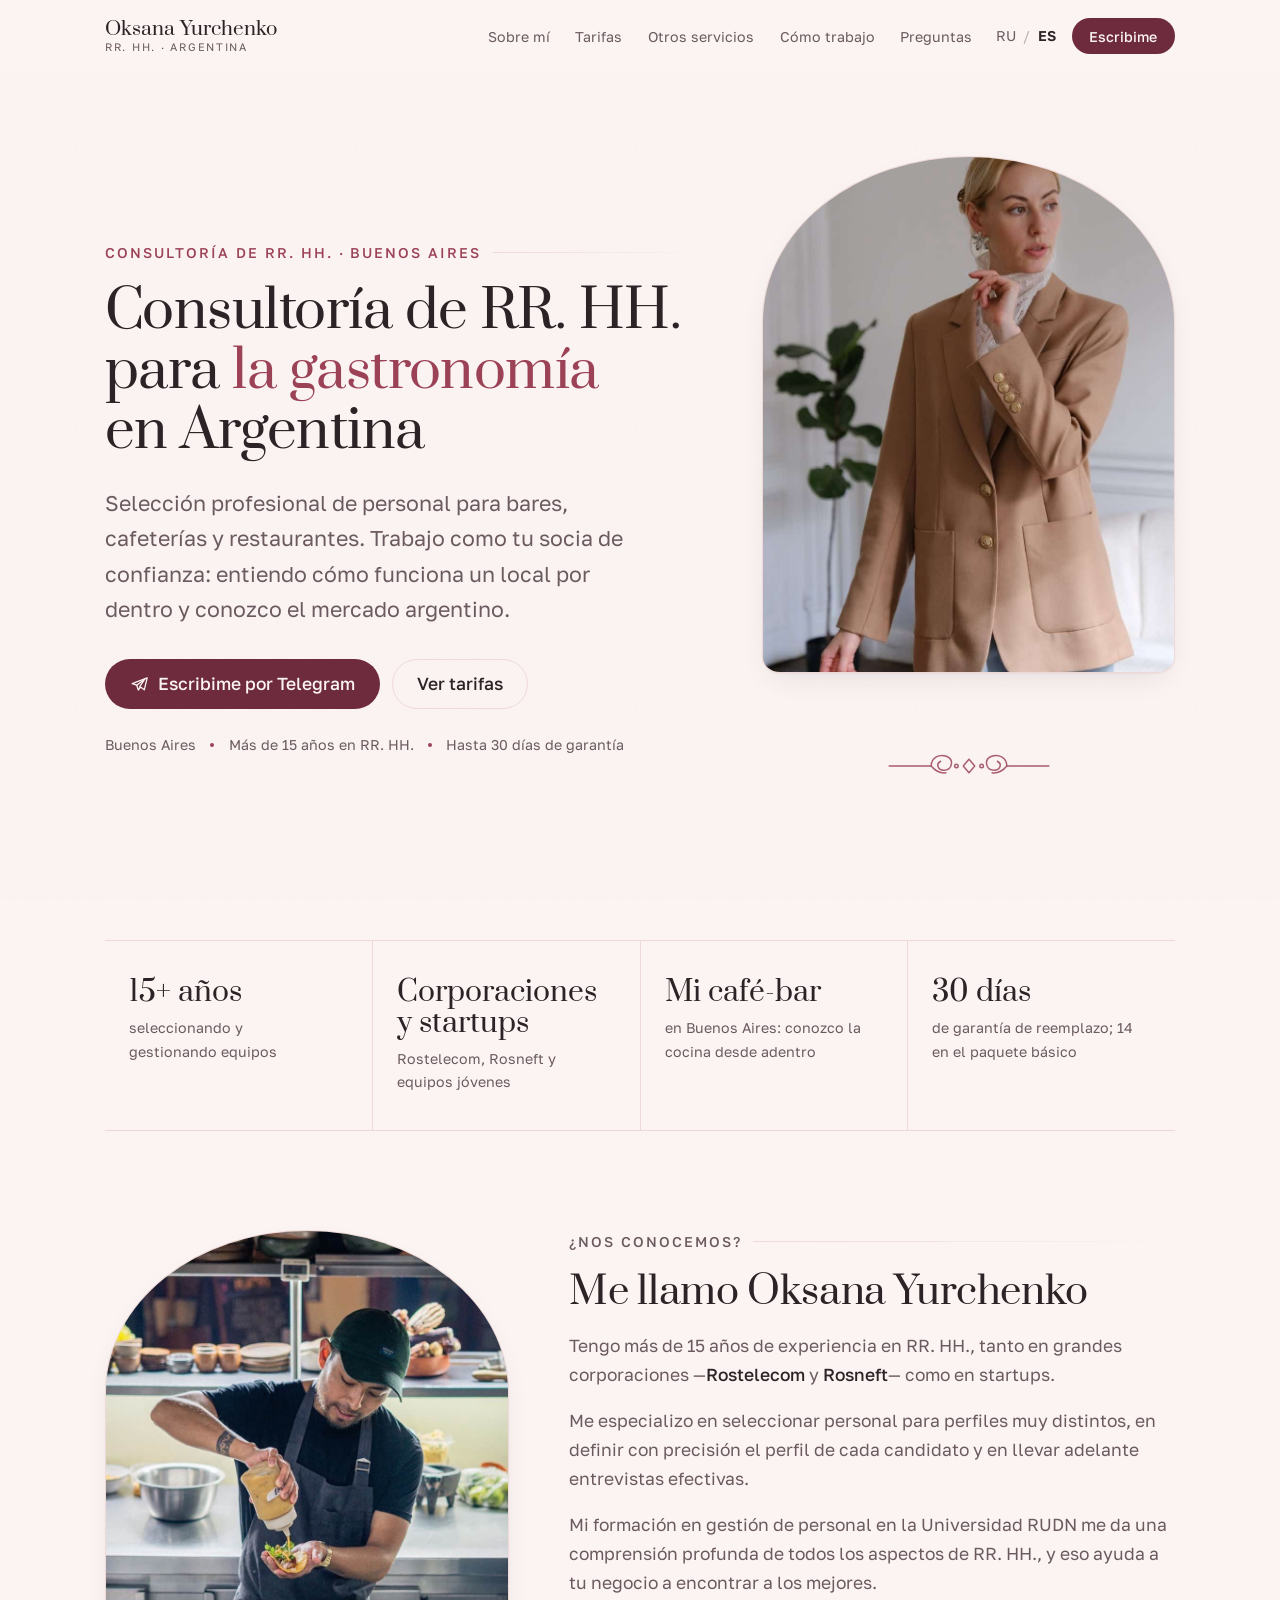
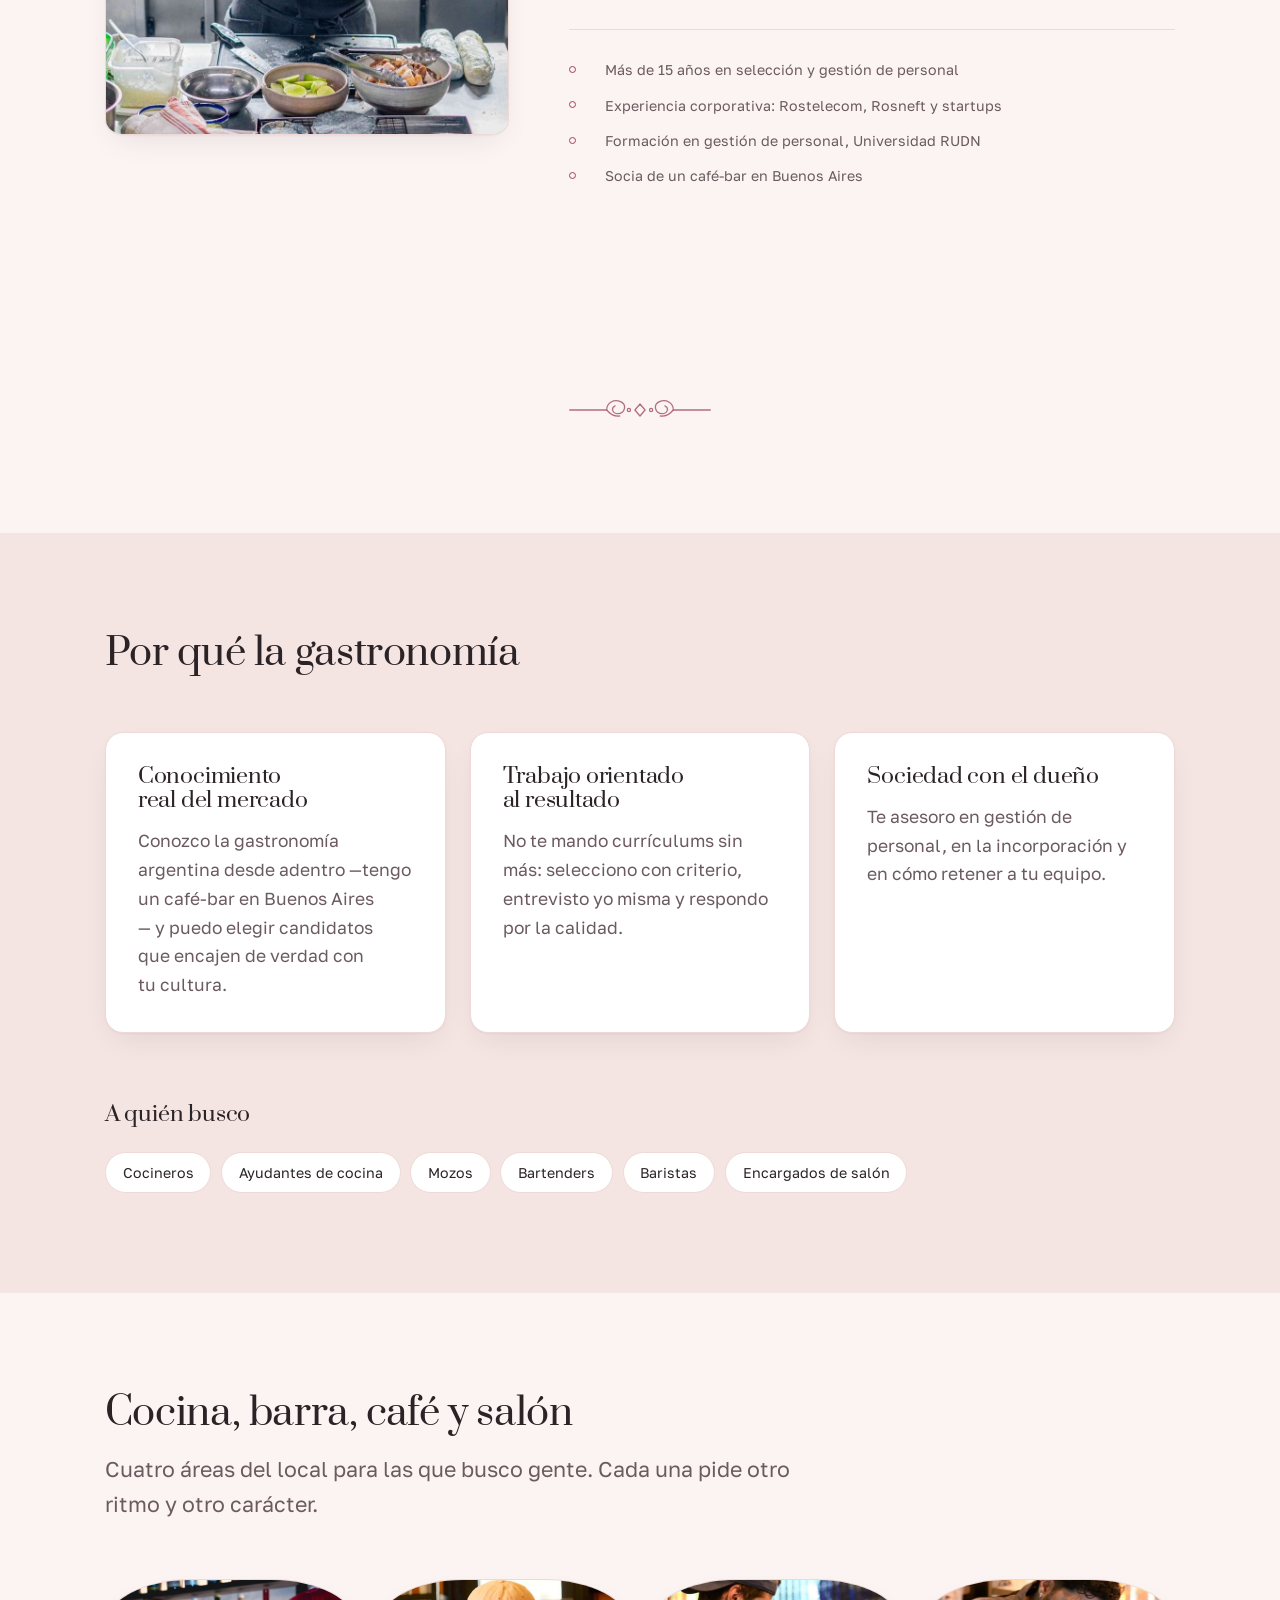
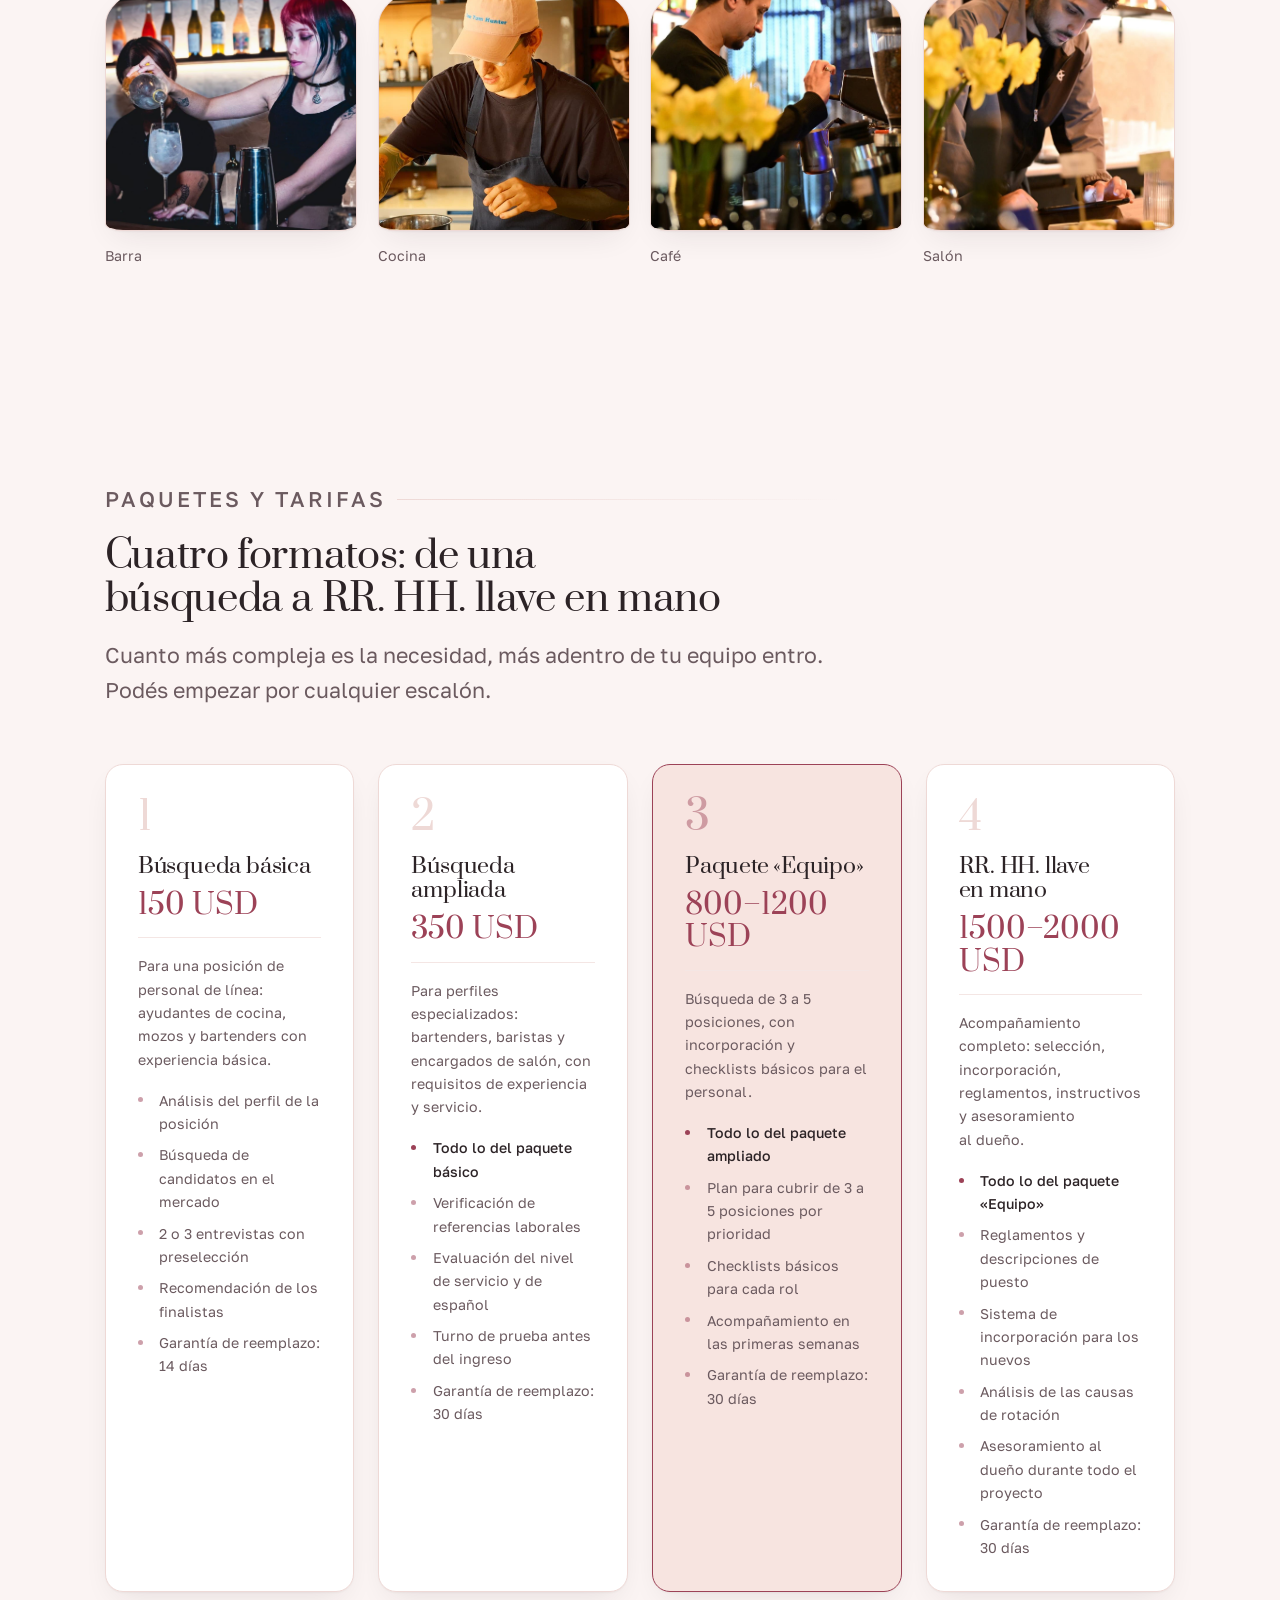
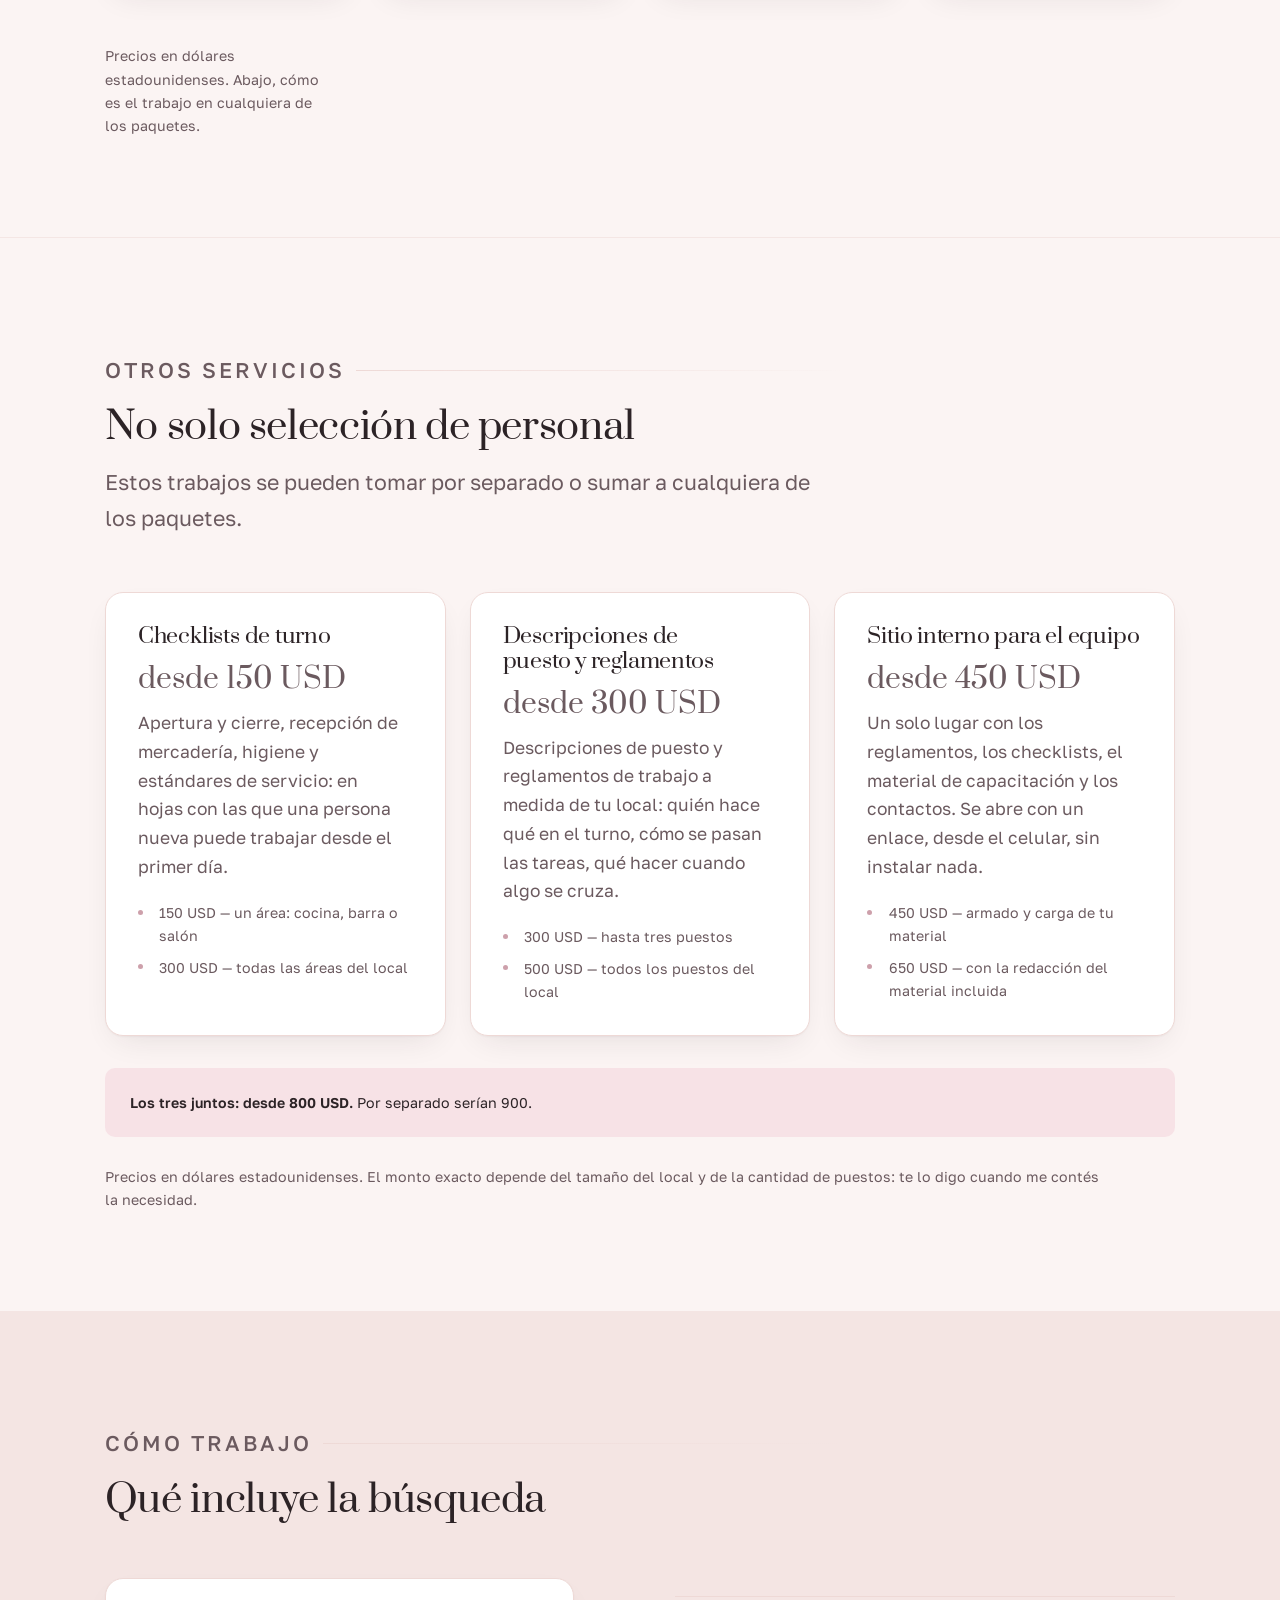
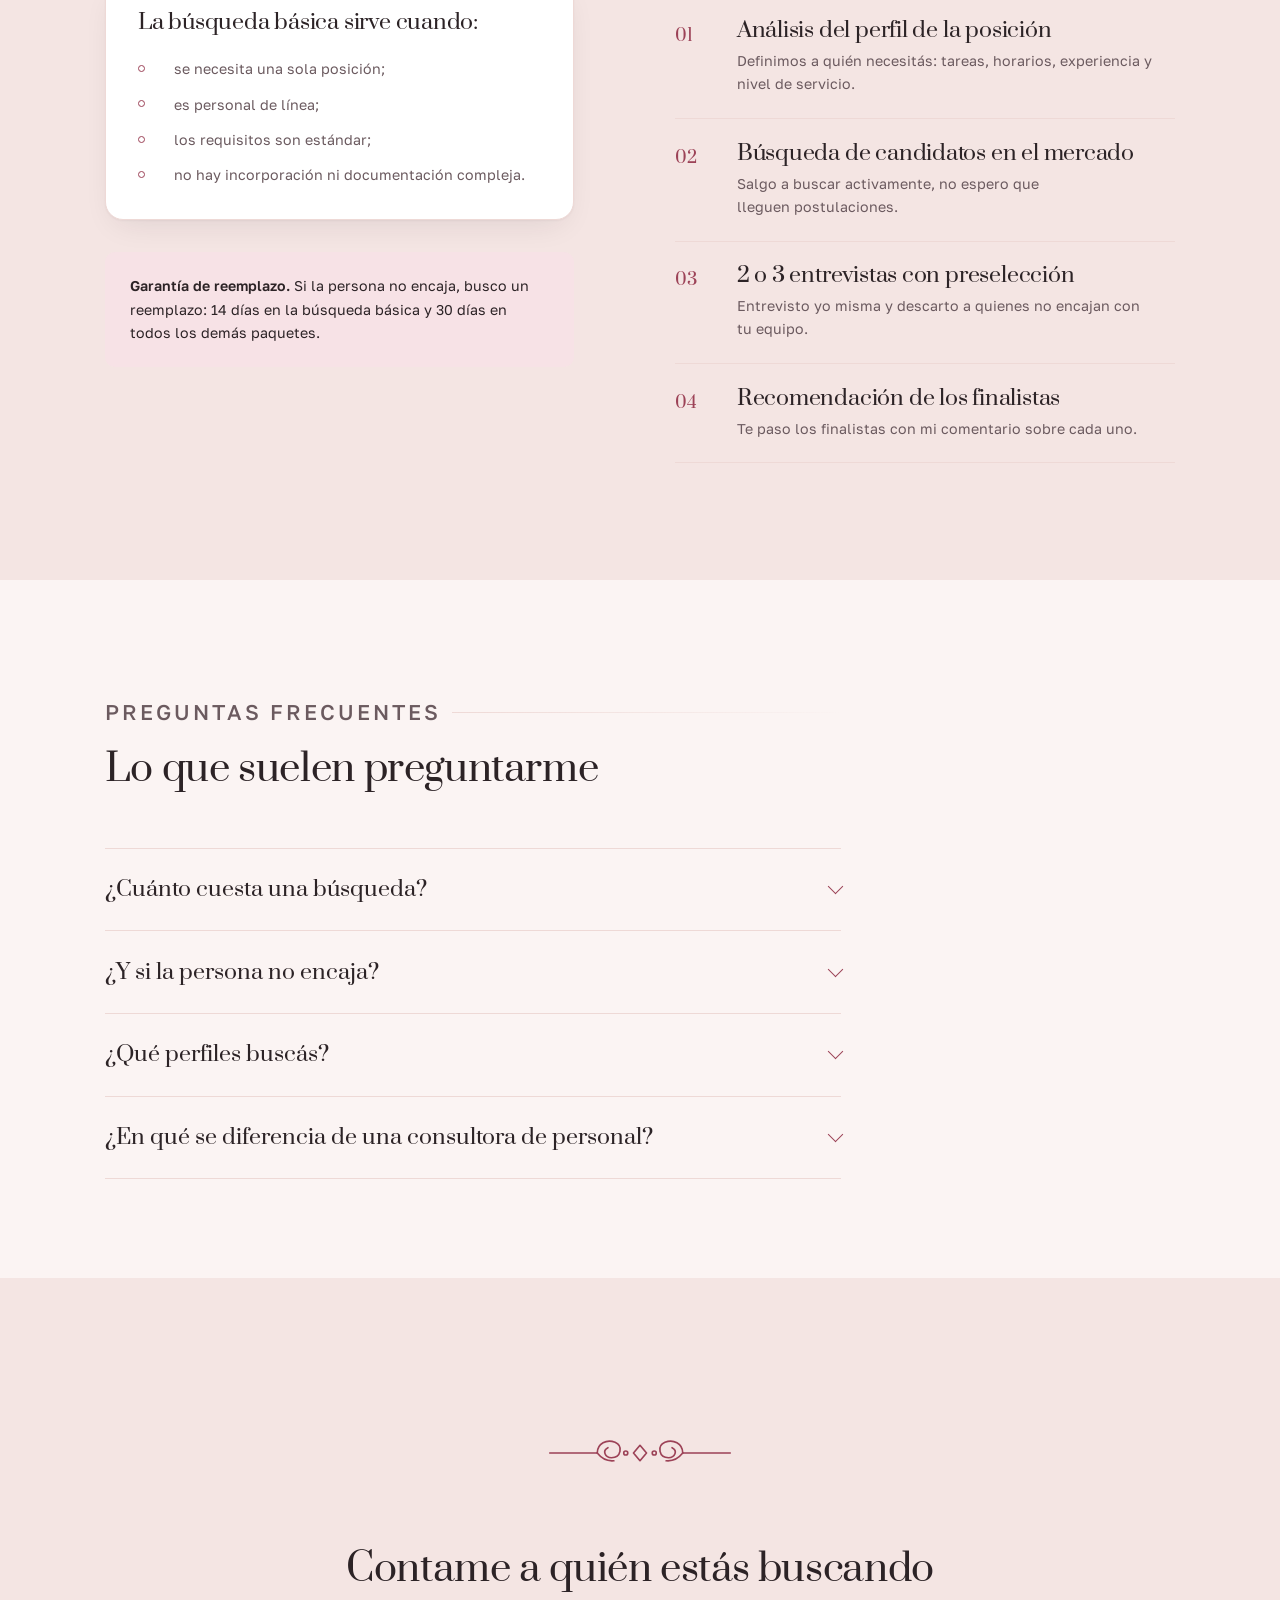
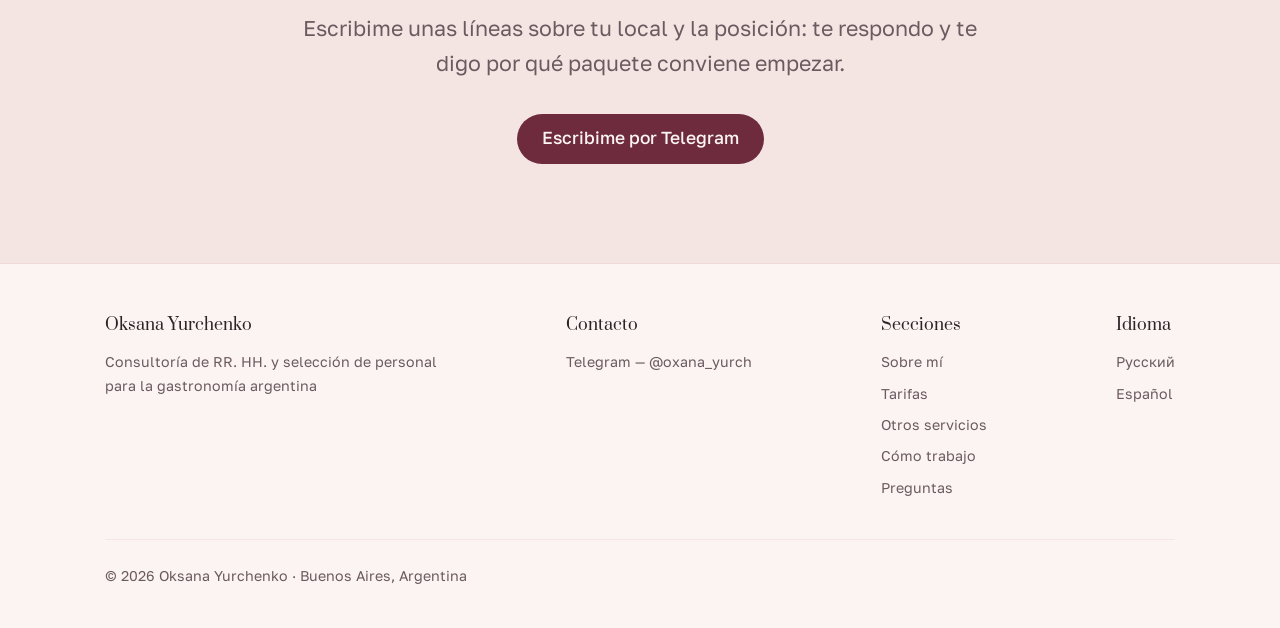
==== es/index.html @ 33584697 "Назначить цены на доп. услуги и развести сроки гарантии Цены на дополнительные услуги предложены по " ====
<!doctype html>
<html lang="es-AR">
<head>
<meta charset="utf-8">
<meta name="viewport" content="width=device-width, initial-scale=1">
<title>Oksana Yurchenko — Consultoría de RR. HH. para gastronomía en Argentina</title>
<meta name="description" content="Selección de cocineros, bartenders, baristas, mozos y encargados de salón para bares, cafeterías y restaurantes en Argentina. Más de 15 años en RR. HH. y hasta 30 días de garantía de reemplazo.">

<!--
  El único canal de contacto en la página es Telegram @oxana_yurch.
  Si más adelante se suman WhatsApp o correo, hay que agregarlos en los dos
  archivos: index.html y es/index.html.
-->

<link rel="canonical" href="https://oxana-arg.github.io/sitebar/es/">
<link rel="alternate" hreflang="ru" href="https://oxana-arg.github.io/sitebar/">
<link rel="alternate" hreflang="es" href="https://oxana-arg.github.io/sitebar/es/">
<link rel="alternate" hreflang="x-default" href="https://oxana-arg.github.io/sitebar/">

<meta property="og:type" content="website">
<meta property="og:locale" content="es_AR">
<meta property="og:title" content="Oksana Yurchenko — Consultoría de RR. HH. para gastronomía en Argentina">
<meta property="og:description" content="Selección de personal para bares, cafeterías y restaurantes en Argentina. Más de 15 años en RR. HH. y hasta 30 días de garantía de reemplazo.">
<meta property="og:url" content="https://oxana-arg.github.io/sitebar/es/">
<meta property="og:image" content="https://oxana-arg.github.io/sitebar/assets/img/og-cover.svg">
<meta name="twitter:card" content="summary_large_image">

<link rel="icon" href="../assets/img/favicon.svg" type="image/svg+xml">
<link rel="preload" href="../assets/fonts/prata-latin.woff2" as="font" type="font/woff2" crossorigin>
<link rel="preload" href="../assets/fonts/golos-text-latin.woff2" as="font" type="font/woff2" crossorigin>
<link rel="stylesheet" href="../assets/css/styles.css">

<script type="application/ld+json">
{
  "@context": "https://schema.org",
  "@type": "ProfessionalService",
  "name": "Oksana Yurchenko — Consultoría de RR. HH. para gastronomía",
  "description": "Selección de personal y consultoría de RR. HH. para bares, cafeterías y restaurantes en Argentina.",
  "areaServed": "AR",
  "url": "https://oxana-arg.github.io/sitebar/es/",
  "founder": {
    "@type": "Person",
    "name": "Oksana Yurchenko",
    "jobTitle": "Consultora de RR. HH. y reclutadora gastronómica",
    "alumniOf": "Universidad RUDN de Rusia"
  }
}
</script>
</head>
<body>

<a class="skip-link" href="#main">Ir al contenido</a>

<!-- Filete porteño: se dibuja una sola vez y se reutiliza con <use>. -->
<svg width="0" height="0" style="position:absolute" aria-hidden="true" focusable="false">
  <symbol id="orn" viewBox="0 0 160 34">
    <g id="orn-half">
      <path d="M4 17h40"/>
      <path d="M44 17c0-8 8-12 15-9s5 13-3 13c-5.5 0-8-6-3-8.5"/>
      <path d="M44 17c4 5 9 7 14 6.5"/>
      <circle class="orn__dot" cx="68" cy="17" r="1.7"/>
    </g>
    <path d="M80 10.5 85.5 17 80 23.5 74.5 17Z"/>
    <use href="#orn-half" transform="translate(160,0) scale(-1,1)"/>
  </symbol>
</svg>

<header class="header" id="top">
  <div class="wrap header__inner">
    <a class="brand" href="#top">
      <span class="brand__name">Oksana Yurchenko</span>
      <span class="brand__role">RR. HH. · Argentina</span>
    </a>

    <nav class="nav" id="nav" aria-label="Navegación principal">
      <ul>
        <li><a href="#about">Sobre mí</a></li>
        <li><a href="#pricing">Tarifas</a></li>
        <li><a href="#extras">Otros servicios</a></li>
        <li><a href="#process">Cómo trabajo</a></li>
        <li><a href="#faq">Preguntas</a></li>
      </ul>
    </nav>

    <div class="header__aside">
      <p class="lang">
        <a href="../" hreflang="ru" lang="ru">RU</a>
        <span class="lang__sep" aria-hidden="true">/</span>
        <span aria-current="true">ES</span>
      </p>
      <a class="btn btn--primary btn--small" href="#contact">Escribime</a>
      <button class="burger" type="button" id="burger" aria-expanded="false" aria-controls="nav">
        <span></span><span></span><span></span>
        <span class="visually-hidden">Menú</span>
      </button>
    </div>
  </div>
</header>

<main id="main">

  <!-- ------------------------------------------------------------ Portada -->
  <section class="hero">
    <div class="wrap hero__grid">
      <div class="hero__text">
        <p class="eyebrow">Consultoría de RR. HH. · Buenos Aires</p>
        <h1 class="hero__title">Consultoría de RR. HH. para <em>la gastronomía</em> en Argentina</h1>
        <p class="hero__lede">
          Selección profesional de personal para bares, cafeterías y restaurantes. Trabajo
          como tu socia de confianza: entiendo cómo funciona un local por dentro y conozco
          el mercado argentino.
        </p>
        <div class="btn-row">
          <a class="btn btn--primary" href="https://t.me/oxana_yurch">
            <svg viewBox="0 0 24 24" fill="none" stroke="currentColor" stroke-width="1.6" stroke-linecap="round" stroke-linejoin="round" aria-hidden="true">
              <path d="M21.5 3.5 2.8 10.9l5.6 1.9 2 6 2.9-3.7 4.6 3.4 3.6-15Z"/>
              <path d="m8.4 12.8 10-7.6-6.6 9.9"/>
            </svg>
            Escribime por Telegram
          </a>
          <a class="btn btn--outline" href="#pricing">Ver tarifas</a>
        </div>
        <p class="hero__note">
          <span>Buenos Aires</span>
          <span class="dot" aria-hidden="true"></span>
          <span>Más de 15 años en RR. HH.</span>
          <span class="dot" aria-hidden="true"></span>
          <span>Hasta 30 días de garantía</span>
        </p>
      </div>

      <div class="hero__figure">
        <figure class="arch">
          <img src="../assets/img/oksana.jpg" data-fallback="../assets/img/oksana.svg"
               width="900" height="1125" loading="eager"
               alt="Oksana Yurchenko con un saco beige">
        </figure>
        <svg class="orn hero__orn" aria-hidden="true" focusable="false"><use href="#orn"/></svg>
      </div>
    </div>
  </section>

  <!-- -------------------------------------------------------------- Datos -->
  <div class="wrap">
    <ul class="facts reveal">
      <li class="fact">
        <p class="fact__value">15+ años</p>
        <p class="fact__label">seleccionando y gestionando equipos</p>
      </li>
      <li class="fact">
        <p class="fact__value">Corporaciones<br>y startups</p>
        <p class="fact__label">Rostelecom, Rosneft y equipos jóvenes</p>
      </li>
      <li class="fact">
        <p class="fact__value">Mi café-bar</p>
        <p class="fact__label">en Buenos Aires: conozco la cocina desde adentro</p>
      </li>
      <li class="fact">
        <p class="fact__value">30 días</p>
        <p class="fact__label">de garantía de reemplazo; 14 en el paquete básico</p>
      </li>
    </ul>
  </div>

  <!-- ----------------------------------------------------------- Sobre mí -->
  <section class="section" id="about">
    <div class="wrap about__grid">
      <div class="about__figure reveal">
        <figure class="arch">
          <img src="../assets/img/kitchen-plating.jpg" data-fallback="../assets/img/kitchen-plating.svg"
               width="900" height="1125" loading="lazy"
               alt="Un cocinero termina un plato en la cocina">
        </figure>
      </div>

      <div class="about__text reveal">
        <p class="eyebrow">¿Nos conocemos?</p>
        <h2>Me llamo Oksana Yurchenko</h2>
        <p>
          Tengo más de 15 años de experiencia en RR. HH., tanto en grandes corporaciones
          —<strong>Rostelecom</strong> y <strong>Rosneft</strong>— como en startups.
        </p>
        <p>
          Me especializo en seleccionar personal para perfiles muy distintos, en definir con
          precisión el perfil de cada candidato y en llevar adelante entrevistas efectivas.
        </p>
        <p>
          Mi formación en gestión de personal en la Universidad RUDN me da una comprensión
          profunda de todos los aspectos de RR. HH., y eso ayuda a tu negocio a encontrar a
          los mejores.
        </p>

        <ul class="credentials">
          <li><span>Más de 15 años en selección y gestión de personal</span></li>
          <li><span>Experiencia corporativa: Rostelecom, Rosneft y startups</span></li>
          <li><span>Formación en gestión de personal, Universidad RUDN</span></li>
          <li><span>Socia de un café-bar en Buenos Aires</span></li>
        </ul>
      </div>
    </div>
  </section>

  <div class="divider" aria-hidden="true">
    <svg class="orn"><use href="#orn"/></svg>
  </div>

  <!-- -------------------------------------------------- Por qué gastronomía -->
  <section class="section section--tinted" id="why">
    <div class="wrap">
      <div class="section__head reveal">
        <h2>Por qué la gastronomía</h2>
      </div>

      <div class="cards reveal">
        <article class="card">
          <h3>Conocimiento real del mercado</h3>
          <p>
            Conozco la gastronomía argentina desde adentro —tengo un café-bar en Buenos
            Aires— y puedo elegir candidatos que encajen de verdad con tu cultura.
          </p>
        </article>

        <article class="card">
          <h3>Trabajo orientado al resultado</h3>
          <p>
            No te mando currículums sin más: selecciono con criterio, entrevisto yo misma
            y respondo por la calidad.
          </p>
        </article>

        <article class="card">
          <h3>Sociedad con el dueño</h3>
          <p>
            Te asesoro en gestión de personal, en la incorporación y en cómo retener a tu
            equipo.
          </p>
        </article>
      </div>

      <div class="section__head reveal" style="margin-top: clamp(3rem, 2rem + 3vw, 4.5rem); margin-bottom: 1.5rem;">
        <h3>A quién busco</h3>
      </div>
      <ul class="tags reveal">
        <li>Cocineros</li>
        <li>Ayudantes de cocina</li>
        <li>Mozos</li>
        <li>Bartenders</li>
        <li>Baristas</li>
        <li>Encargados de salón</li>
      </ul>
    </div>
  </section>

  <!-- ------------------------------------------------------------- Fotos -->
  <section class="section section--bordered">
    <div class="wrap">
      <div class="section__head reveal">
        <h2>Cocina, barra, café y salón</h2>
        <p>Cuatro áreas del local para las que busco gente. Cada una pide otro ritmo y otro carácter.</p>
      </div>

      <div class="gallery reveal">
        <figure>
          <div class="arch arch--squat">
            <img src="../assets/img/bar-duo.jpg" data-fallback="../assets/img/bar-duo.svg"
                 width="1200" height="900" loading="lazy"
                 alt="Dos bartenders preparan un trago en la barra">
          </div>
          <figcaption>Barra</figcaption>
        </figure>
        <figure>
          <div class="arch arch--squat">
            <img src="../assets/img/kitchen-line.jpg" data-fallback="../assets/img/kitchen-line.svg"
                 width="900" height="1125" loading="lazy"
                 alt="Un cocinero trabajando en la cocina">
          </div>
          <figcaption>Cocina</figcaption>
        </figure>
        <figure>
          <div class="arch arch--squat">
            <img src="../assets/img/bar-duo2.jpg" data-fallback="../assets/img/bar-duo2.svg"
                 width="900" height="900" loading="lazy"
                 alt="Un barista bate la leche junto a la cafetera">
          </div>
          <figcaption>Café</figcaption>
        </figure>
        <figure>
          <div class="arch arch--squat">
            <img src="../assets/img/encargado.jpg" data-fallback="../assets/img/encargado.svg"
                 width="900" height="900" loading="lazy"
                 alt="Un encargado de salón toma un pedido en la tablet">
          </div>
          <figcaption>Salón</figcaption>
        </figure>
      </div>
    </div>
  </section>

  <!-- ----------------------------------------------------------- Tarifas -->
  <section class="section" id="pricing">
    <div class="wrap">
      <div class="section__head reveal">
        <p class="eyebrow">Paquetes y tarifas</p>
        <h2>Cuatro formatos: de una búsqueda a RR. HH. llave en mano</h2>
        <p>Cuanto más compleja es la necesidad, más adentro de tu equipo entro. Podés empezar por cualquier escalón.</p>
      </div>

      <div class="tiers reveal">
        <article class="tier">
          <p class="tier__num">1</p>
          <h3 class="tier__name">Búsqueda básica</h3>
          <p class="tier__price">150 USD</p>
          <p class="tier__for">
            Para una posición de personal de línea: ayudantes de cocina, mozos y bartenders
            con experiencia básica.
          </p>
          <ul class="tier__list">
            <li>Análisis del perfil de la posición</li>
            <li>Búsqueda de candidatos en el mercado</li>
            <li>2 o 3 entrevistas con preselección</li>
            <li>Recomendación de los finalistas</li>
            <li>Garantía de reemplazo: 14 días</li>
          </ul>
        </article>

        <article class="tier">
          <p class="tier__num">2</p>
          <h3 class="tier__name">Búsqueda ampliada</h3>
          <p class="tier__price">350 USD</p>
          <p class="tier__for">
            Para perfiles especializados: bartenders, baristas y encargados de salón, con
            requisitos de experiencia y servicio.
          </p>
          <ul class="tier__list">
            <li class="tier__base">Todo lo del paquete básico</li>
            <li>Verificación de referencias laborales</li>
            <li>Evaluación del nivel de servicio y de español</li>
            <li>Turno de prueba antes del ingreso</li>
            <li>Garantía de reemplazo: 30 días</li>
          </ul>
        </article>

        <article class="tier tier--featured">
          <p class="tier__num">3</p>
          <h3 class="tier__name">Paquete «Equipo»</h3>
          <p class="tier__price">800–1200 USD</p>
          <p class="tier__for">
            Búsqueda de 3 a 5 posiciones, con incorporación y checklists básicos para el
            personal.
          </p>
          <ul class="tier__list">
            <li class="tier__base">Todo lo del paquete ampliado</li>
            <li>Plan para cubrir de 3 a 5 posiciones por prioridad</li>
            <li>Checklists básicos para cada rol</li>
            <li>Acompañamiento en las primeras semanas</li>
            <li>Garantía de reemplazo: 30 días</li>
          </ul>
        </article>

        <article class="tier">
          <p class="tier__num">4</p>
          <h3 class="tier__name">RR. HH. llave en mano</h3>
          <p class="tier__price">1500–2000 USD</p>
          <p class="tier__for">
            Acompañamiento completo: selección, incorporación, reglamentos, instructivos y
            asesoramiento al dueño.
          </p>
          <ul class="tier__list">
            <li class="tier__base">Todo lo del paquete «Equipo»</li>
            <li>Reglamentos y descripciones de puesto</li>
            <li>Sistema de incorporación para los nuevos</li>
            <li>Análisis de las causas de rotación</li>
            <li>Asesoramiento al dueño durante todo el proyecto</li>
            <li>Garantía de reemplazo: 30 días</li>
          </ul>
        </article>

      <p class="tiers-note">
        Precios en dólares estadounidenses. Abajo, cómo es el trabajo en cualquiera de los paquetes.
      </p>
    </div>
  </section>

  <!-- --------------------------------------------------- Otros servicios -->
  <section class="section section--bordered" id="extras">
    <div class="wrap">
      <div class="section__head reveal">
        <p class="eyebrow">Otros servicios</p>
        <h2>No solo selección de personal</h2>
        <p>Estos trabajos se pueden tomar por separado o sumar a cualquiera de los paquetes.</p>
      </div>

      <div class="cards reveal">
        <article class="card">
          <h3>Checklists de turno</h3>
          <p class="tier__price">desde 150 USD</p>
          <p>
            Apertura y cierre, recepción de mercadería, higiene y estándares de servicio:
            en hojas con las que una persona nueva puede trabajar desde el primer día.
          </p>
          <ul class="tier__list">
            <li>150 USD — un área: cocina, barra o salón</li>
            <li>300 USD — todas las áreas del local</li>
          </ul>
        </article>

        <article class="card">
          <h3>Descripciones de puesto y reglamentos</h3>
          <p class="tier__price">desde 300 USD</p>
          <p>
            Descripciones de puesto y reglamentos de trabajo a medida de tu local: quién
            hace qué en el turno, cómo se pasan las tareas, qué hacer cuando algo se cruza.
          </p>
          <ul class="tier__list">
            <li>300 USD — hasta tres puestos</li>
            <li>500 USD — todos los puestos del local</li>
          </ul>
        </article>

        <article class="card">
          <h3>Sitio interno para el equipo</h3>
          <p class="tier__price">desde 450 USD</p>
          <p>
            Un solo lugar con los reglamentos, los checklists, el material de capacitación
            y los contactos. Se abre con un enlace, desde el celular, sin instalar nada.
          </p>
          <ul class="tier__list">
            <li>450 USD — armado y carga de tu material</li>
            <li>650 USD — con la redacción del material incluida</li>
          </ul>
        </article>
      </div>

      <p class="guarantee">
        <strong>Los tres juntos: desde 800 USD.</strong> Por separado serían 900.
      </p>

      <p class="tiers-note">
        Precios en dólares estadounidenses. El monto exacto depende del tamaño del local y
        de la cantidad de puestos: te lo digo cuando me contés la necesidad.
      </p>
    </div>
  </section>

  <!-- ------------------------------------------------------------ Proceso -->
  <section class="section section--tinted" id="process">
    <div class="wrap">
      <div class="section__head reveal">
        <p class="eyebrow">Cómo trabajo</p>
        <h2>Qué incluye la búsqueda</h2>
      </div>

      <div class="process__grid">
        <div class="reveal">
          <article class="card">
            <h3>La búsqueda básica sirve cuando:</h3>
            <ul class="credentials" style="margin-top:.5rem; padding-top:0; border-top:0;">
              <li><span>se necesita una sola posición;</span></li>
              <li><span>es personal de línea;</span></li>
              <li><span>los requisitos son estándar;</span></li>
              <li><span>no hay incorporación ni documentación compleja.</span></li>
            </ul>
          </article>

          <p class="guarantee">
            <strong>Garantía de reemplazo.</strong> Si la persona no encaja, busco un
            reemplazo: 14 días en la búsqueda básica y 30 días en todos los demás paquetes.
          </p>
        </div>

        <ol class="steps reveal">
          <li class="step">
            <div>
              <h3>Análisis del perfil de la posición</h3>
              <p>Definimos a quién necesitás: tareas, horarios, experiencia y nivel de servicio.</p>
            </div>
          </li>
          <li class="step">
            <div>
              <h3>Búsqueda de candidatos en el mercado</h3>
              <p>Salgo a buscar activamente, no espero que lleguen postulaciones.</p>
            </div>
          </li>
          <li class="step">
            <div>
              <h3>2 o 3 entrevistas con preselección</h3>
              <p>Entrevisto yo misma y descarto a quienes no encajan con tu equipo.</p>
            </div>
          </li>
          <li class="step">
            <div>
              <h3>Recomendación de los finalistas</h3>
              <p>Te paso los finalistas con mi comentario sobre cada uno.</p>
            </div>
          </li>
        </ol>
      </div>
    </div>
  </section>

  <!-- --------------------------------------------------------- Preguntas -->
  <section class="section" id="faq">
    <div class="wrap">
      <div class="section__head reveal">
        <p class="eyebrow">Preguntas frecuentes</p>
        <h2>Lo que suelen preguntarme</h2>
      </div>

      <div class="faq reveal">
        <details>
          <summary>¿Cuánto cuesta una búsqueda?</summary>
          <p>
            Desde 150 USD por una posición de línea hasta 1500–2000 USD por RR. HH. llave
            en mano. Los cuatro paquetes con sus precios están en «Tarifas».
          </p>
        </details>
        <details>
          <summary>¿Y si la persona no encaja?</summary>
          <p>
            Hay garantía de reemplazo: 14 días en la búsqueda básica y 30 días en los demás
            paquetes. Dentro de ese plazo busco otro candidato.
          </p>
        </details>
        <details>
          <summary>¿Qué perfiles buscás?</summary>
          <p>
            Cocineros, ayudantes de cocina, mozos, bartenders, baristas y encargados de
            salón: desde posiciones de línea con experiencia básica hasta perfiles con
            requisitos de servicio.
          </p>
        </details>
        <details>
          <summary>¿En qué se diferencia de una consultora de personal?</summary>
          <p>
            No reenvío currículums en serie. Entrevisto yo misma, elijo candidatos que
            encajen con la cultura de tu local y sigo disponible para el dueño en temas de
            incorporación y retención.
          </p>
        </details>
      </div>
    </div>
  </section>

  <!-- ------------------------------------------------------ Llamado final -->
  <section class="section section--tinted" id="contact">
    <div class="wrap">
      <div class="cta__box reveal">
        <svg class="orn orn--lg" aria-hidden="true" focusable="false"><use href="#orn"/></svg>
        <h2>Contame a quién estás buscando</h2>
        <p>
          Escribime unas líneas sobre tu local y la posición: te respondo y te digo por qué
          paquete conviene empezar.
        </p>
        <div class="btn-row">
          <a class="btn btn--primary" href="https://t.me/oxana_yurch">Escribime por Telegram</a>
        </div>
      </div>
    </div>
  </section>

</main>

<footer class="footer">
  <div class="wrap">
    <div class="footer__grid">
      <div>
        <p class="footer__title">Oksana Yurchenko</p>
        <p>Consultoría de RR. HH. y selección de personal<br>para la gastronomía argentina</p>
      </div>

      <div>
        <p class="footer__title">Contacto</p>
        <ul>
          <li><a href="https://t.me/oxana_yurch">Telegram — @oxana_yurch</a></li>
        </ul>
      </div>

      <div>
        <p class="footer__title">Secciones</p>
        <ul>
          <li><a href="#about">Sobre mí</a></li>
          <li><a href="#pricing">Tarifas</a></li>
          <li><a href="#extras">Otros servicios</a></li>
          <li><a href="#process">Cómo trabajo</a></li>
          <li><a href="#faq">Preguntas</a></li>
        </ul>
      </div>

      <div>
        <p class="footer__title">Idioma</p>
        <ul>
          <li><a href="../" hreflang="ru" lang="ru">Русский</a></li>
          <li><span>Español</span></li>
        </ul>
      </div>
    </div>

    <p class="footer__legal">
      © <span data-year>2026</span> Oksana Yurchenko · Buenos Aires, Argentina
    </p>
  </div>
</footer>

<script src="../assets/js/main.js" defer></script>
</body>
</html>
---- assets/css/styles.css ----
/* ==========================================================================
   Оксана Юрченко — HR-консалтинг для гастроиндустрии
   Дизайн-система: пудрово-винная пастель, арочные рамки, филетеадо-росчерк.

   Все цвета — в CSS-переменных ниже. Чтобы поменять оттенок, достаточно
   исправить одно значение: оно подхватится по всей странице.
   ========================================================================== */

/* --------------------------------------------------------------------------
   0. Шрифты — лежат в репозитории, внешних запросов нет.
      Prata и Golos Text распространяются по SIL Open Font License 1.1,
      тексты лицензий — в assets/fonts/. Golos Text вариативный: один файл
      на все начертания от 400 до 600.
   -------------------------------------------------------------------------- */

@font-face {
  font-family: 'Golos Text'; font-style: normal; font-weight: 400 600; font-display: swap;
  src: url('../fonts/golos-text-latin.woff2') format('woff2');
  unicode-range: U+0000-00FF, U+0131, U+0152-0153, U+02BB-02BC, U+02C6, U+02DA, U+02DC, U+0304, U+0308, U+0329, U+2000-206F, U+20AC, U+2122, U+2191, U+2193, U+2212, U+2215, U+FEFF, U+FFFD;
}
@font-face {
  font-family: 'Golos Text'; font-style: normal; font-weight: 400 600; font-display: swap;
  src: url('../fonts/golos-text-latin-ext.woff2') format('woff2');
  unicode-range: U+0100-02BA, U+02BD-02C5, U+02C7-02CC, U+02CE-02D7, U+02DD-02FF, U+0304, U+0308, U+0329, U+1D00-1DBF, U+1E00-1E9F, U+1EF2-1EFF, U+2020, U+20A0-20AB, U+20AD-20C0, U+2113, U+2C60-2C7F, U+A720-A7FF;
}
@font-face {
  font-family: 'Golos Text'; font-style: normal; font-weight: 400 600; font-display: swap;
  src: url('../fonts/golos-text-cyrillic.woff2') format('woff2');
  unicode-range: U+0301, U+0400-045F, U+0490-0491, U+04B0-04B1, U+2116;
}
@font-face {
  font-family: 'Golos Text'; font-style: normal; font-weight: 400 600; font-display: swap;
  src: url('../fonts/golos-text-cyrillic-ext.woff2') format('woff2');
  unicode-range: U+0460-052F, U+1C80-1C8A, U+20B4, U+2DE0-2DFF, U+A640-A69F, U+FE2E-FE2F;
}

@font-face {
  font-family: 'Prata'; font-style: normal; font-weight: 400; font-display: swap;
  src: url('../fonts/prata-latin.woff2') format('woff2');
  unicode-range: U+0000-00FF, U+0131, U+0152-0153, U+02BB-02BC, U+02C6, U+02DA, U+02DC, U+0304, U+0308, U+0329, U+2000-206F, U+20AC, U+2122, U+2191, U+2193, U+2212, U+2215, U+FEFF, U+FFFD;
}
@font-face {
  font-family: 'Prata'; font-style: normal; font-weight: 400; font-display: swap;
  src: url('../fonts/prata-cyrillic.woff2') format('woff2');
  unicode-range: U+0301, U+0400-045F, U+0490-0491, U+04B0-04B1, U+2116;
}
@font-face {
  font-family: 'Prata'; font-style: normal; font-weight: 400; font-display: swap;
  src: url('../fonts/prata-cyrillic-ext.woff2') format('woff2');
  unicode-range: U+0460-052F, U+1C80-1C8A, U+20B4, U+2DE0-2DFF, U+A640-A69F, U+FE2E-FE2F;
}

/* --------------------------------------------------------------------------
   1. Палитра
   -------------------------------------------------------------------------- */

/* Пудрово-винная палитра. Два других варианта — песочно-шалфейный и
   лавандово-мятный — остались в истории git, в коммите ff6de48. */

:root {
  --bg:          #FBF4F3;  /* пудровый фон */
  --bg-2:        #F4E5E3;  /* фон чередующихся секций */
  --surface:     #FFFFFF;
  --tint:        #F7E4E0;  /* тёплая заливка */
  --border:      #EED9D6;
  --border-soft: #F4E6E4;

  --ink:         #2C2326;  /* тёплый почти-чёрный */
  --ink-2:       #6B5A5F;  /* вторичный текст */
  --ink-on-dark: #FBF4F3;

  --accent:      #9C4257;  /* приглушённое вино, для текста и линий */
  --accent-soft: #F7E2E6;
  --deep:        #6E2B3D;  /* основная кнопка */
  --deep-hover:  #853548;

  --shadow: 0 1px 2px rgba(44, 35, 38, .04), 0 12px 32px -12px rgba(44, 35, 38, .12);
  --shadow-lift: 0 2px 4px rgba(44, 35, 38, .05), 0 22px 48px -16px rgba(44, 35, 38, .20);
}

/* --------------------------------------------------------------------------
   2. Типографика и общие размеры
   -------------------------------------------------------------------------- */

:root {
  --font-display: "Prata", "Iowan Old Style", "Palatino Linotype", Georgia, serif;
  --font-body: "Golos Text", "Segoe UI", system-ui, -apple-system, "Helvetica Neue", Arial, sans-serif;

  --step--1: clamp(.82rem, .79rem + .12vw, .9rem);
  --step-0:  clamp(1rem, .96rem + .18vw, 1.09rem);
  --step-1:  clamp(1.15rem, 1.08rem + .32vw, 1.35rem);
  --step-2:  clamp(1.4rem, 1.26rem + .62vw, 1.8rem);
  --step-3:  clamp(1.75rem, 1.5rem + 1.1vw, 2.5rem);
  --step-4:  clamp(2.1rem, 1.62rem + 2.1vw, 3.5rem);

  --wrap: 1140px;
  --gutter: clamp(1.25rem, .9rem + 1.6vw, 2.5rem);
  --section-y: clamp(4rem, 3rem + 4vw, 7.5rem);
  --radius: 18px;
  --radius-sm: 10px;
  --arch: 50% 50% var(--radius) var(--radius) / 32% 32% 3% 3%;

  color-scheme: light;
}

/* --------------------------------------------------------------------------
   3. Сброс и база
   -------------------------------------------------------------------------- */

*, *::before, *::after { box-sizing: border-box; }

html { -webkit-text-size-adjust: 100%; scroll-behavior: smooth; }

body {
  margin: 0;
  background-color: var(--bg);
  color: var(--ink);
  font-family: var(--font-body);
  font-size: var(--step-0);
  line-height: 1.65;
  font-feature-settings: "kern", "liga";
  -webkit-font-smoothing: antialiased;
  overflow-wrap: break-word;
}

/* Едва заметное зерно, чтобы пастель не выглядела пластиковой. */
body::before {
  content: "";
  position: fixed;
  inset: 0;
  z-index: 0;
  pointer-events: none;
  opacity: .5;
  background-image: url("data:image/svg+xml,%3Csvg xmlns='http://www.w3.org/2000/svg' width='140' height='140'%3E%3Cfilter id='n'%3E%3CfeTurbulence type='fractalNoise' baseFrequency='.85' numOctaves='3'/%3E%3CfeColorMatrix type='saturate' values='0'/%3E%3C/filter%3E%3Crect width='140' height='140' filter='url(%23n)' opacity='.06'/%3E%3C/svg%3E");
}

body > * { position: relative; z-index: 1; }

img, svg { max-width: 100%; display: block; }
img { height: auto; }

h1, h2, h3, h4 {
  font-family: var(--font-display);
  font-weight: 400;
  line-height: 1.14;
  letter-spacing: -.01em;
  margin: 0;
  text-wrap: balance;
}

h1 { font-size: var(--step-4); }
h2 { font-size: var(--step-3); }
h3 { font-size: var(--step-1); }

p { margin: 0; text-wrap: pretty; }

a { color: var(--accent); text-underline-offset: .18em; text-decoration-thickness: 1px; }
a:hover { color: var(--ink); }

ul { margin: 0; padding: 0; list-style: none; }

:focus-visible {
  outline: 2px solid var(--accent);
  outline-offset: 3px;
  border-radius: 4px;
}

::selection { background: var(--tint); color: var(--ink); }

.visually-hidden {
  position: absolute; width: 1px; height: 1px;
  margin: -1px; padding: 0; border: 0;
  clip-path: inset(50%); overflow: hidden; white-space: nowrap;
}

.skip-link {
  position: absolute; left: 50%; top: 0;
  transform: translate(-50%, -120%);
  z-index: 100;
  padding: .7rem 1.2rem;
  background: var(--deep); color: var(--ink-on-dark);
  border-radius: 0 0 var(--radius-sm) var(--radius-sm);
  text-decoration: none; font-size: var(--step--1);
}
.skip-link:focus-visible { transform: translate(-50%, 0); color: var(--ink-on-dark); }

/* --------------------------------------------------------------------------
   4. Раскладка
   -------------------------------------------------------------------------- */

.wrap {
  width: 100%;
  max-width: var(--wrap);
  margin-inline: auto;
  padding-inline: var(--gutter);
}

.section { padding-block: var(--section-y); }

/* Липкая шапка не должна накрывать заголовок при переходе по якорю. */
[id] { scroll-margin-top: 92px; }
.section--tinted { background: var(--bg-2); }
.section--bordered { border-top: 1px solid var(--border-soft); }

.section__head { max-width: 46rem; margin-bottom: clamp(2.25rem, 1.6rem + 2.4vw, 3.75rem); }
.section__head p { margin-top: 1rem; color: var(--ink-2); font-size: var(--step-1); }

.eyebrow {
  display: flex;
  align-items: center;
  gap: .7rem;
  margin: 0 0 1.1rem;
  font-size: var(--step--1);
  font-weight: 500;
  letter-spacing: .14em;
  text-transform: uppercase;
  color: var(--accent);
}
.eyebrow::after {
  content: "";
  flex: 1;
  height: 1px;
  background: linear-gradient(to right, var(--border), transparent);
}

/* --------------------------------------------------------------------------
   5. Росчерк в духе филетеадо портеньо — фирменный элемент
   -------------------------------------------------------------------------- */

.orn {
  display: block;
  width: 100%;
  height: auto;
  fill: none;
  stroke: var(--accent);
  stroke-width: 1.4;
  stroke-linecap: round;
  stroke-linejoin: round;
}
.orn--sm { max-width: 92px; }
.orn--lg { max-width: 190px; }
.orn .orn__dot { fill: var(--accent); stroke: none; }

.divider {
  display: flex;
  justify-content: center;
  padding-block: clamp(2rem, 1.4rem + 2vw, 3.25rem);
}
.divider .orn { max-width: 148px; opacity: .75; }

/* --------------------------------------------------------------------------
   6. Кнопки
   -------------------------------------------------------------------------- */

.btn {
  display: inline-flex;
  align-items: center;
  gap: .55rem;
  padding: .85rem 1.5rem;
  border: 1px solid transparent;
  border-radius: 999px;
  font: inherit;
  font-weight: 500;
  line-height: 1.2;
  text-decoration: none;
  cursor: pointer;
  transition: background-color .2s ease, color .2s ease, border-color .2s ease, transform .2s ease;
}
.btn:hover { transform: translateY(-1px); }
.btn:active { transform: translateY(0); }
.btn svg { width: 1.1em; height: 1.1em; flex: none; }

.btn--primary { background: var(--deep); color: var(--ink-on-dark); }
.btn--primary:hover { background: var(--deep-hover); color: var(--ink-on-dark); }

.btn--outline { background: transparent; color: var(--ink); border-color: var(--border); }
.btn--outline:hover { background: var(--surface); color: var(--ink); border-color: var(--ink-2); }

.btn--small { padding: .55rem 1.05rem; font-size: var(--step--1); }

.btn-row {
  display: flex;
  flex-wrap: wrap;
  gap: .75rem;
  margin-top: 2rem;
}

/* --------------------------------------------------------------------------
   7. Шапка
   -------------------------------------------------------------------------- */

.header {
  position: sticky;
  top: 0;
  z-index: 50;
  background: color-mix(in srgb, var(--bg) 88%, transparent);
  backdrop-filter: blur(10px);
  border-bottom: 1px solid transparent;
  transition: border-color .25s ease, background-color .25s ease;
}
.header[data-scrolled="true"] {
  border-bottom-color: var(--border);
  background: color-mix(in srgb, var(--bg) 96%, transparent);
}

.header__inner {
  display: flex;
  align-items: center;
  gap: 1.5rem;
  min-height: 72px;
}

.brand {
  display: flex;
  flex-direction: column;
  text-decoration: none;
  color: var(--ink);
  line-height: 1.15;
  margin-right: auto;
}
.brand:hover { color: var(--ink); }
.brand__name { font-family: var(--font-display); font-size: 1.18rem; }
.brand__role {
  font-size: .68rem;
  letter-spacing: .16em;
  text-transform: uppercase;
  color: var(--ink-2);
}

.nav ul { display: flex; gap: 1.6rem; }
.nav a {
  color: var(--ink-2);
  text-decoration: none;
  font-size: var(--step--1);
  padding-block: .3rem;
  border-bottom: 1px solid transparent;
}
.nav a:hover { color: var(--ink); border-bottom-color: var(--accent); }

.header__aside { display: flex; align-items: center; gap: 1rem; }

.lang {
  display: flex;
  align-items: center;
  gap: .45rem;
  font-size: var(--step--1);
  color: var(--ink-2);
}
.lang a { color: var(--ink-2); text-decoration: none; }
.lang a:hover { color: var(--ink); }
.lang [aria-current="true"] { color: var(--ink); font-weight: 600; }
.lang__sep { opacity: .45; }

.burger {
  display: none;
  width: 42px; height: 42px;
  padding: 0;
  background: transparent;
  border: 1px solid var(--border);
  border-radius: 50%;
  cursor: pointer;
  color: var(--ink);
}
.burger span {
  display: block;
  width: 16px; height: 1.5px;
  margin: 3px auto;
  background: currentColor;
  transition: transform .25s ease, opacity .2s ease;
}
.burger[aria-expanded="true"] span:nth-child(1) { transform: translateY(4.5px) rotate(45deg); }
.burger[aria-expanded="true"] span:nth-child(2) { opacity: 0; }
.burger[aria-expanded="true"] span:nth-child(3) { transform: translateY(-4.5px) rotate(-45deg); }

/* --------------------------------------------------------------------------
   8. Первый экран
   -------------------------------------------------------------------------- */

.hero { padding-block: clamp(3rem, 2rem + 4vw, 6rem) var(--section-y); }

.hero__grid {
  display: grid;
  grid-template-columns: minmax(0, 1.18fr) minmax(0, .82fr);
  gap: clamp(2.5rem, 1.5rem + 3vw, 4.5rem);
  align-items: center;
}

.hero__title { margin-bottom: 1.5rem; }
.hero__title em {
  font-style: normal;
  color: var(--accent);
}

.hero__lede {
  max-width: 34rem;
  font-size: var(--step-1);
  color: var(--ink-2);
}

.hero__note {
  display: flex;
  flex-wrap: wrap;
  align-items: center;
  gap: .5rem .9rem;
  margin-top: 1.5rem;
  font-size: var(--step--1);
  color: var(--ink-2);
}
.hero__note .dot { width: 4px; height: 4px; border-radius: 50%; background: var(--accent); }

.hero__figure { position: relative; }
/* Росчерк стоит в потоке под аркой: поверх фотографии он читался
   как случайная линия. */
.hero__orn {
  width: 168px;
  margin: 1.15rem auto 0;
  opacity: .85;
}

/* Арочная рамка — отсылка к барному зеркалу и окну кофейни. */
.arch {
  position: relative;
  margin: 0;
  border-radius: var(--arch);
  overflow: hidden;
  background: var(--tint);
  border: 1px solid var(--border);
  box-shadow: var(--shadow);
}
.arch img { width: 100%; height: 100%; object-fit: cover; }
.arch--squat { border-radius: 34% 34% var(--radius) var(--radius) / 18% 18% 3% 3%; }

.hero__figure .arch,
.about__figure .arch { aspect-ratio: 4 / 5; }
.gallery .arch { aspect-ratio: 1 / 1; }

/* --------------------------------------------------------------------------
   9. Полоса фактов
   -------------------------------------------------------------------------- */

.facts {
  display: grid;
  grid-template-columns: repeat(4, minmax(0, 1fr));
  gap: 1px;
  background: var(--border);
  border-block: 1px solid var(--border);
}
.fact {
  background: var(--bg);
  padding: clamp(1.5rem, 1rem + 1.6vw, 2.25rem) clamp(1rem, .7rem + 1vw, 1.75rem);
}
.fact__value {
  font-family: var(--font-display);
  font-size: var(--step-2);
  line-height: 1.1;
  color: var(--ink);
}
.fact__label {
  margin-top: .5rem;
  font-size: var(--step--1);
  color: var(--ink-2);
}

/* --------------------------------------------------------------------------
   10. Карточки
   -------------------------------------------------------------------------- */

.cards {
  display: grid;
  grid-template-columns: repeat(auto-fit, minmax(260px, 1fr));
  gap: clamp(1rem, .7rem + 1vw, 1.75rem);
}

.card {
  display: flex;
  flex-direction: column;
  gap: .85rem;
  padding: clamp(1.5rem, 1.2rem + 1vw, 2.1rem);
  background: var(--surface);
  border: 1px solid var(--border);
  border-radius: var(--radius);
  box-shadow: var(--shadow);
}
.card p { color: var(--ink-2); }

/* --------------------------------------------------------------------------
   11. Знакомство
   -------------------------------------------------------------------------- */

.about__grid {
  display: grid;
  grid-template-columns: minmax(0, .8fr) minmax(0, 1.2fr);
  gap: clamp(2rem, 1.4rem + 3vw, 4.5rem);
  align-items: start;
}
.about__text > * + * { margin-top: 1.1rem; }
.about__text p { color: var(--ink-2); }
.about__text strong { color: var(--ink); font-weight: 500; }

.credentials {
  display: grid;
  gap: .75rem;
  margin-top: 2rem;
  padding-top: 1.75rem;
  border-top: 1px solid var(--border);
}
.credentials li {
  display: grid;
  grid-template-columns: 1.5rem 1fr;
  gap: .75rem;
  align-items: start;
  font-size: var(--step--1);
  color: var(--ink-2);
}
.credentials li::before {
  content: "";
  width: 7px; height: 7px;
  margin-top: .55em;
  border-radius: 50%;
  border: 1.5px solid var(--accent);
}

/* --------------------------------------------------------------------------
   12. Тарифы — лестница, поэтому нумерация осмысленна
   -------------------------------------------------------------------------- */

.tiers {
  display: grid;
  grid-template-columns: repeat(auto-fit, minmax(215px, 1fr));
  gap: clamp(1rem, .7rem + 1vw, 1.5rem);
}

.tier {
  display: flex;
  flex-direction: column;
  padding: clamp(1.5rem, 1.2rem + 1vw, 2rem);
  background: var(--surface);
  border: 1px solid var(--border);
  border-radius: var(--radius);
  box-shadow: var(--shadow);
  transition: box-shadow .25s ease, transform .25s ease;
}
.tier:hover { box-shadow: var(--shadow-lift); transform: translateY(-3px); }

.tier__num {
  font-family: var(--font-display);
  font-size: 2.5rem;
  line-height: 1;
  color: var(--border);
  margin-bottom: 1.1rem;
}
.tier__name { font-size: var(--step-1); }
.tier__price {
  margin-top: .6rem;
  font-family: var(--font-display);
  font-size: var(--step-2);
  color: var(--accent);
  line-height: 1.15;
}
.tier__for {
  margin-top: 1rem;
  padding-top: 1rem;
  border-top: 1px solid var(--border-soft);
  font-size: var(--step--1);
  color: var(--ink-2);
}

.tier__list {
  display: grid;
  gap: .5rem;
  margin-top: 1.1rem;
  font-size: var(--step--1);
  color: var(--ink-2);
}
.tier__list li {
  display: grid;
  grid-template-columns: .85rem 1fr;
  gap: .5rem;
  align-items: start;
}
.tier__list li::before {
  content: "";
  width: 5px; height: 5px;
  margin-top: .62em;
  border-radius: 50%;
  background: var(--accent);
  opacity: .5;
}
.tier__list .tier__base { color: var(--ink); font-weight: 500; }

/* Цены и списки переиспользуются в карточках доп. услуг. */
.card .tier__price { margin-top: 0; }
.card .tier__list { margin-top: .35rem; }
.tier__list .tier__base::before { opacity: 1; }

.tier--featured { background: var(--tint); border-color: var(--accent); }
.tier--featured .tier__num { color: color-mix(in srgb, var(--accent) 45%, transparent); }

.tiers-note {
  margin-top: 1.75rem;
  font-size: var(--step--1);
  color: var(--ink-2);
}

/* --------------------------------------------------------------------------
   13. Процесс — настоящая последовательность шагов
   -------------------------------------------------------------------------- */

.process__grid {
  display: grid;
  grid-template-columns: minmax(0, 1fr) minmax(0, 1.15fr);
  gap: clamp(2rem, 1.4rem + 3vw, 4.5rem);
  align-items: start;
}

.steps { counter-reset: step; display: grid; }
.step {
  counter-increment: step;
  display: grid;
  grid-template-columns: 2.6rem 1fr;
  gap: 1.25rem;
  padding-block: 1.4rem;
  border-top: 1px solid var(--border);
}
.step:last-child { border-bottom: 1px solid var(--border); }
.step::before {
  content: counter(step, decimal-leading-zero);
  font-family: var(--font-display);
  font-size: 1.05rem;
  color: var(--accent);
  padding-top: .15rem;
}
.step h3 { font-size: var(--step-1); margin-bottom: .35rem; }
.step p { color: var(--ink-2); font-size: var(--step--1); }

.guarantee {
  margin-top: 2rem;
  padding: 1.4rem 1.6rem;
  background: var(--accent-soft);
  border-radius: var(--radius-sm);
  font-size: var(--step--1);
}
.guarantee strong { font-weight: 600; }

/* --------------------------------------------------------------------------
   14. Кого подбираю
   -------------------------------------------------------------------------- */

.tags { display: flex; flex-wrap: wrap; gap: .6rem; }
.tags li {
  padding: .5rem 1.05rem;
  background: var(--surface);
  border: 1px solid var(--border);
  border-radius: 999px;
  font-size: var(--step--1);
}

/* --------------------------------------------------------------------------
   14a. Фотополоса «в паре за работой»
   -------------------------------------------------------------------------- */

.gallery {
  display: grid;
  grid-template-columns: repeat(4, minmax(0, 1fr));
  gap: clamp(.75rem, .5rem + 1vw, 1.5rem);
}
.gallery figure { margin: 0; }
.gallery figcaption {
  margin-top: .85rem;
  font-size: var(--step--1);
  color: var(--ink-2);
}

/* --------------------------------------------------------------------------
   15. FAQ
   -------------------------------------------------------------------------- */

.faq { max-width: 46rem; }
.faq details {
  border-top: 1px solid var(--border);
  padding-block: .35rem;
}
.faq details:last-of-type { border-bottom: 1px solid var(--border); }
.faq summary {
  display: flex;
  align-items: center;
  justify-content: space-between;
  gap: 1.5rem;
  padding-block: 1.1rem;
  font-size: var(--step-1);
  font-family: var(--font-display);
  cursor: pointer;
  list-style: none;
}
.faq summary::-webkit-details-marker { display: none; }
.faq summary::after {
  content: "";
  flex: none;
  width: 11px; height: 11px;
  border-right: 1.5px solid var(--accent);
  border-bottom: 1.5px solid var(--accent);
  transform: translateY(-3px) rotate(45deg);
  transition: transform .25s ease;
}
.faq details[open] summary::after { transform: translateY(2px) rotate(225deg); }
.faq details > p { padding-bottom: 1.3rem; color: var(--ink-2); max-width: 40rem; }

/* --------------------------------------------------------------------------
   16. Финальный призыв и подвал
   -------------------------------------------------------------------------- */

.cta__box {
  display: grid;
  gap: 1.25rem;
  justify-items: center;
  text-align: center;
  max-width: 44rem;
  margin-inline: auto;
}
.cta__box p { color: var(--ink-2); font-size: var(--step-1); }
.cta__box .btn-row { justify-content: center; margin-top: .75rem; }

.footer {
  padding-block: 3rem 2.5rem;
  border-top: 1px solid var(--border);
  font-size: var(--step--1);
  color: var(--ink-2);
}
.footer__grid {
  display: flex;
  flex-wrap: wrap;
  gap: 1.5rem 2.5rem;
  align-items: flex-start;
  justify-content: space-between;
}
.footer a { color: var(--ink-2); text-decoration: none; }
.footer a:hover { color: var(--ink); text-decoration: underline; }
.footer ul { display: grid; gap: .5rem; }
.footer__title {
  color: var(--ink);
  font-family: var(--font-display);
  font-size: 1rem;
  margin-bottom: .75rem;
}
.footer__legal { margin-top: 2.5rem; padding-top: 1.5rem; border-top: 1px solid var(--border-soft); }

/* Заглушка для ещё не присланных данных — заметна на странице, но не кричит. */
.todo {
  background: var(--accent-soft);
  border-bottom: 1px dashed var(--accent);
  padding: 0 .2em;
}

/* --------------------------------------------------------------------------
   17. Появление секций при скролле
   -------------------------------------------------------------------------- */

.reveal {
  opacity: 0;
  transform: translateY(18px);
  transition: opacity .7s cubic-bezier(.22, .61, .36, 1), transform .7s cubic-bezier(.22, .61, .36, 1);
}
.reveal.is-visible { opacity: 1; transform: none; }

/* --------------------------------------------------------------------------
   18. Адаптив
   -------------------------------------------------------------------------- */

@media (max-width: 960px) {
  .hero__grid,
  .about__grid,
  .process__grid { grid-template-columns: minmax(0, 1fr); }

  /* На узком экране сначала заголовок и кнопки, фотография — следом. */
  .hero__figure { max-width: 380px; margin-inline: auto; }
  .about__figure { max-width: 360px; margin-inline: auto; }

  .facts { grid-template-columns: repeat(2, minmax(0, 1fr)); }

  .gallery { grid-template-columns: repeat(2, minmax(0, 1fr)); }
}

@media (max-width: 780px) {
  .burger { display: block; }

  .nav {
    position: absolute;
    top: 100%;
    left: 0;
    right: 0;
    display: none;
    padding: .5rem var(--gutter) 1.5rem;
    background: var(--bg);
    border-bottom: 1px solid var(--border);
  }
  .nav[data-open="true"] { display: block; }
  .nav ul { flex-direction: column; gap: 0; }
  .nav a { display: block; padding-block: .85rem; border-bottom: 1px solid var(--border-soft); }
  .nav a:hover { border-bottom-color: var(--border-soft); }

  .header__inner { position: relative; }
  .header__aside .btn { display: none; }
}

@media (max-width: 480px) {
  .facts { grid-template-columns: minmax(0, 1fr); }
  .gallery { gap: .6rem; }
  .btn-row .btn { flex: 1 1 100%; justify-content: center; }

  /* Подпись под именем уводила шапку на две строки. */
  .brand__role { display: none; }
  .brand__name { font-size: 1.05rem; }
}

/* --------------------------------------------------------------------------
   19. Уважение к настройкам пользователя и печать
   -------------------------------------------------------------------------- */

@media (prefers-reduced-motion: reduce) {
  html { scroll-behavior: auto; }
  *, *::before, *::after {
    animation-duration: .01ms !important;
    animation-iteration-count: 1 !important;
    transition-duration: .01ms !important;
  }
  .reveal { opacity: 1; transform: none; }
}

@media print {
  .header, .btn-row, .footer { display: none; }
  body::before { display: none; }
  .reveal { opacity: 1; transform: none; }
}
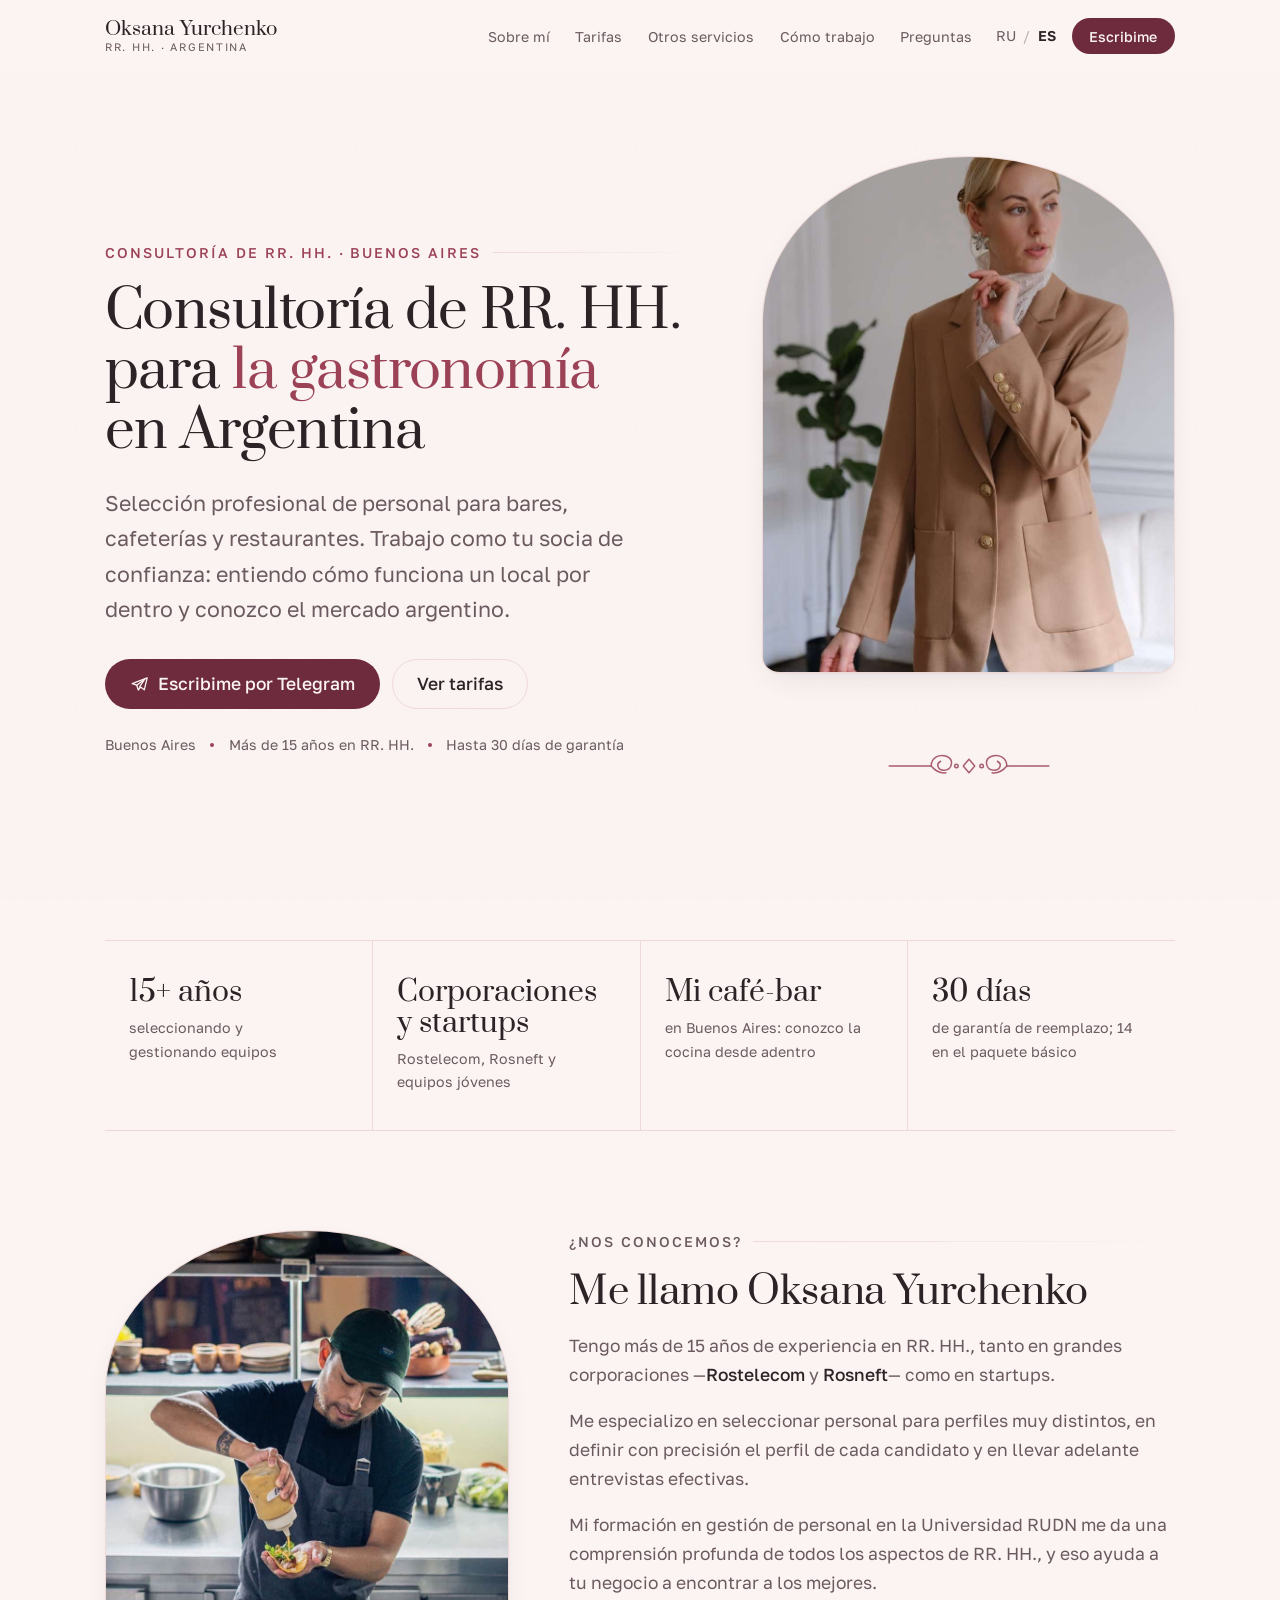
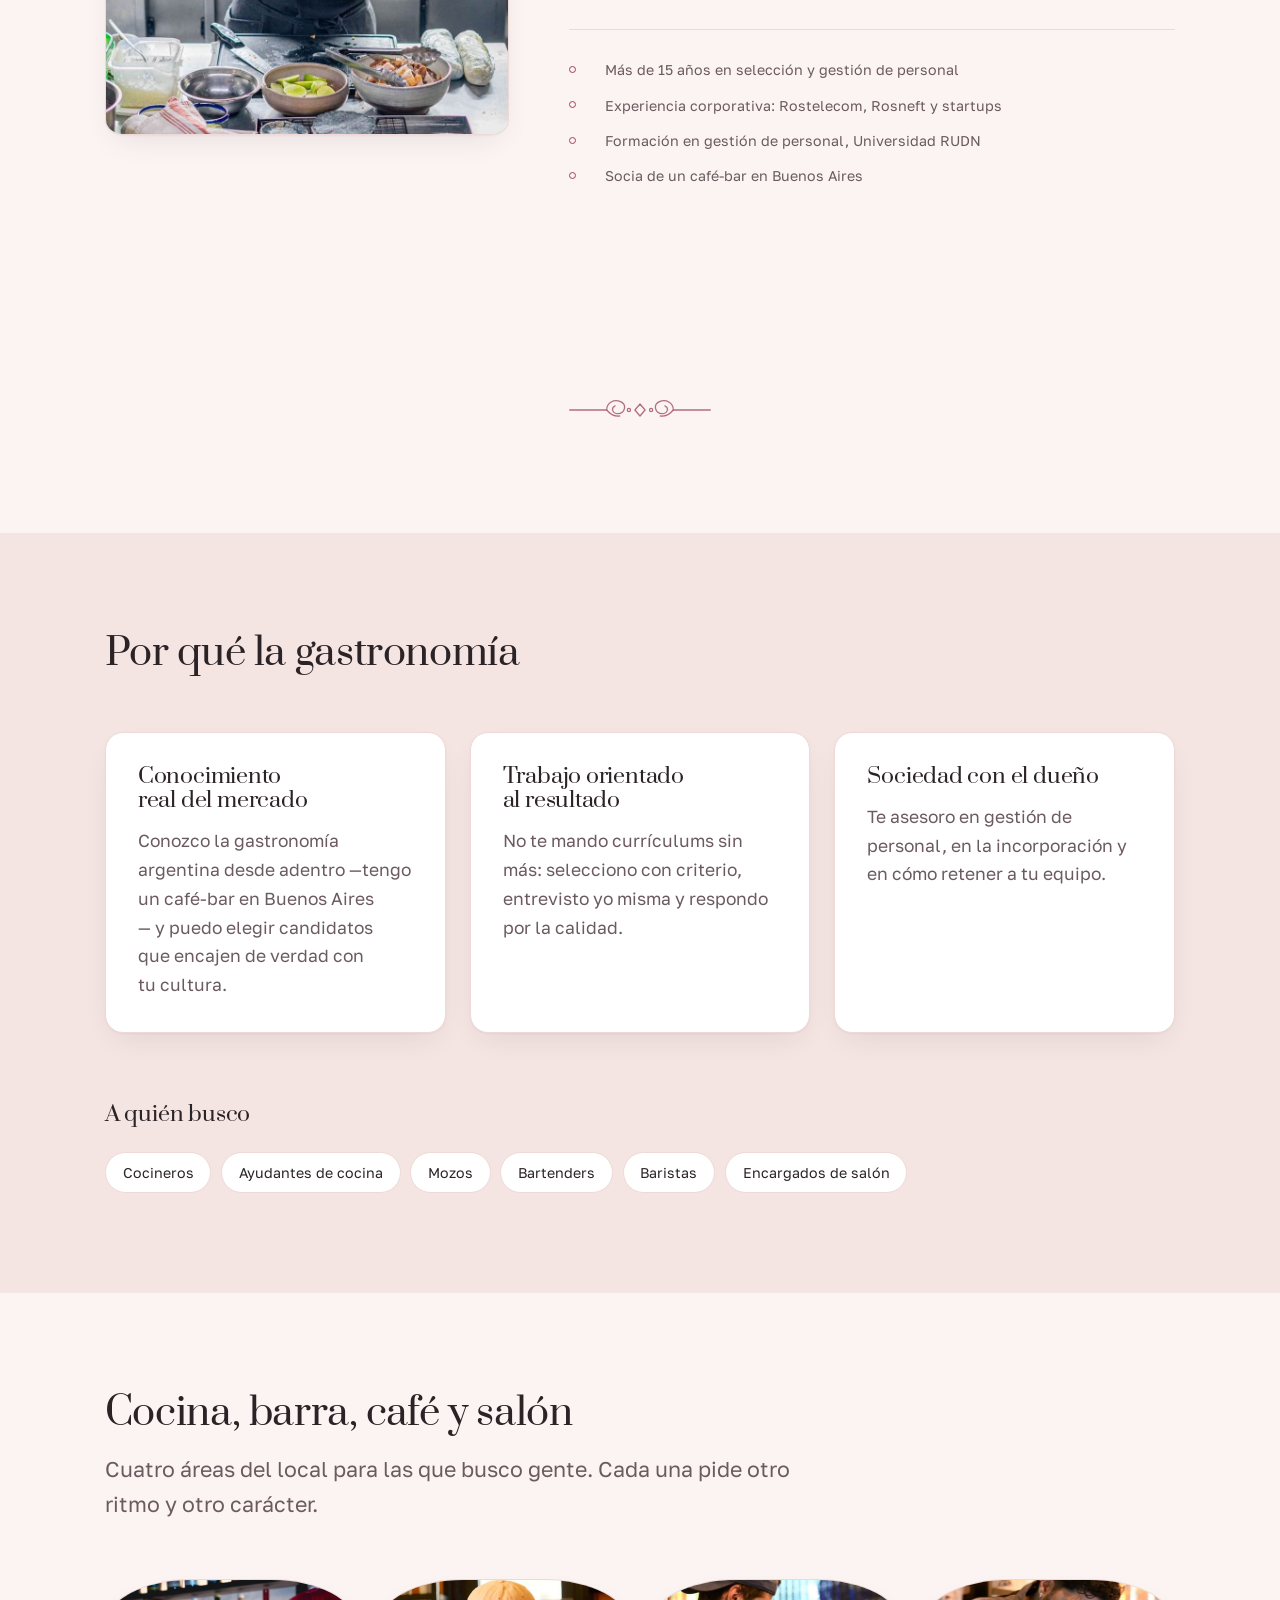
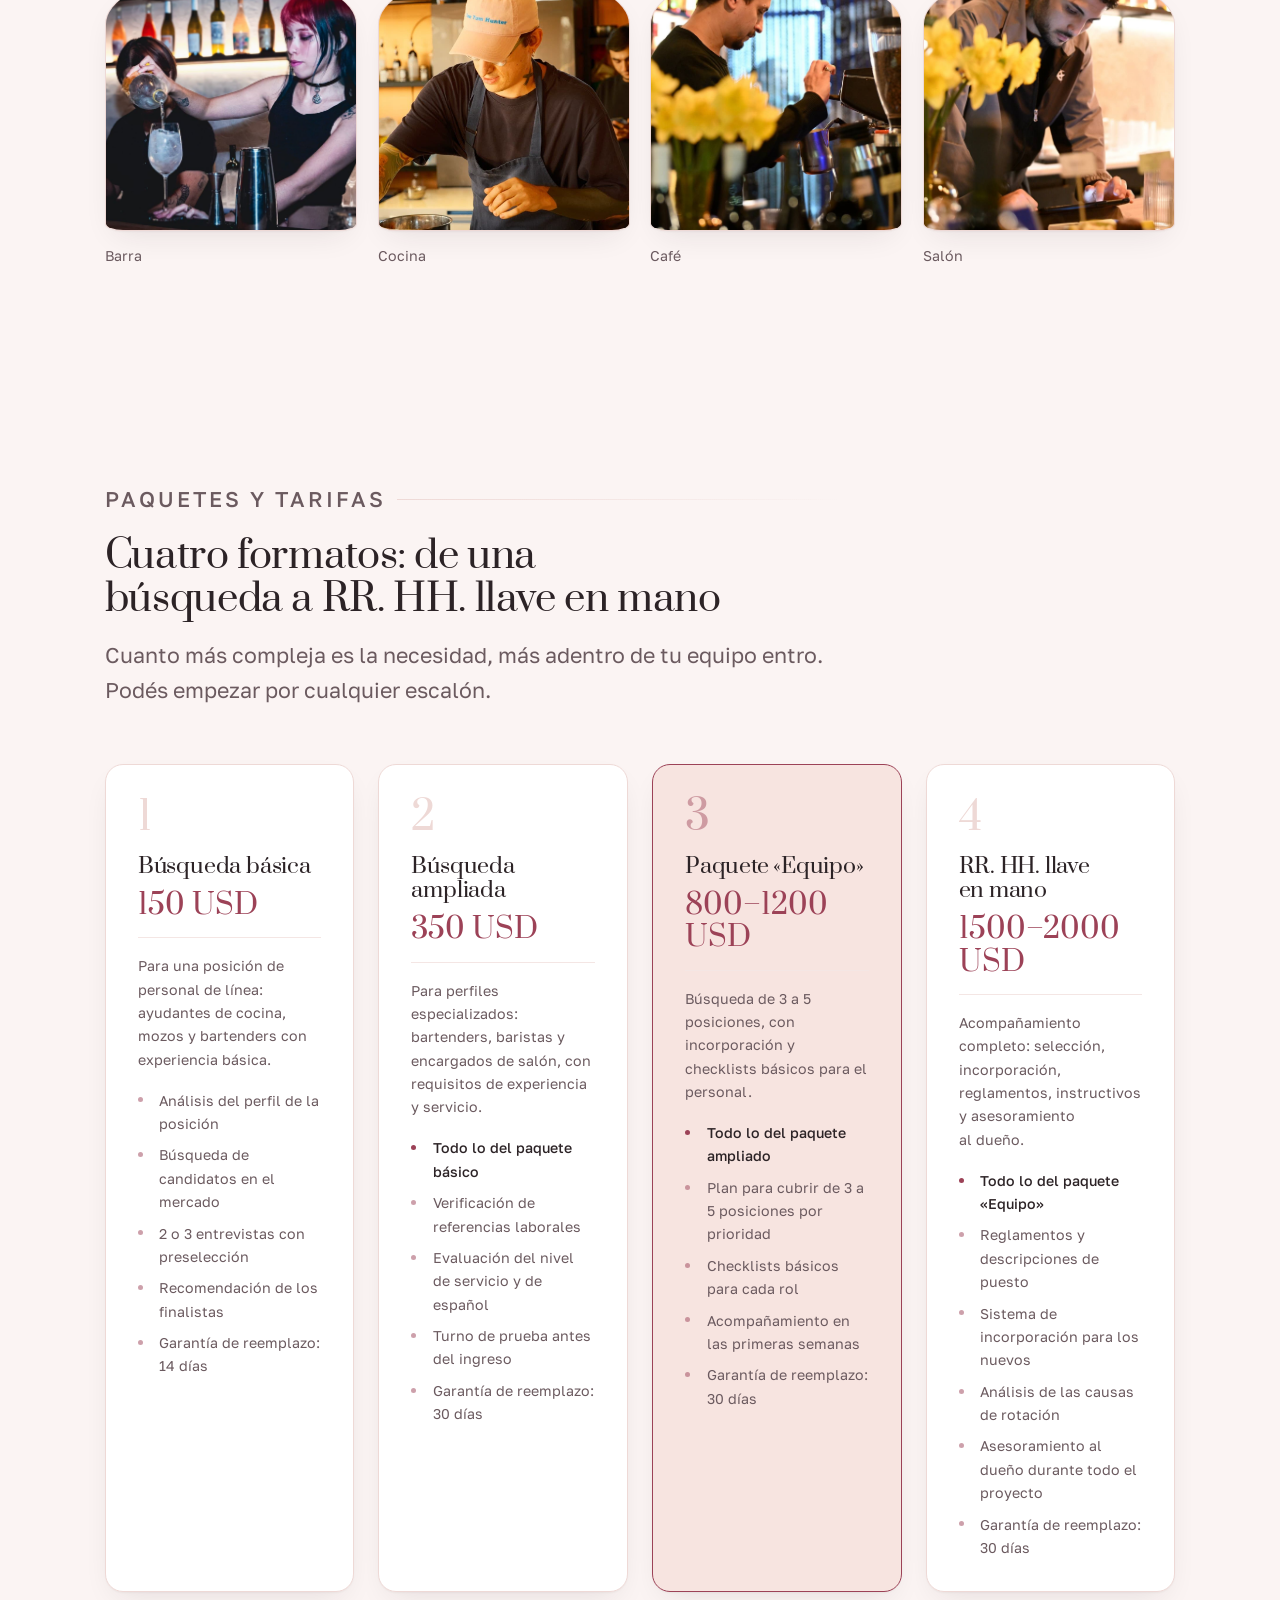
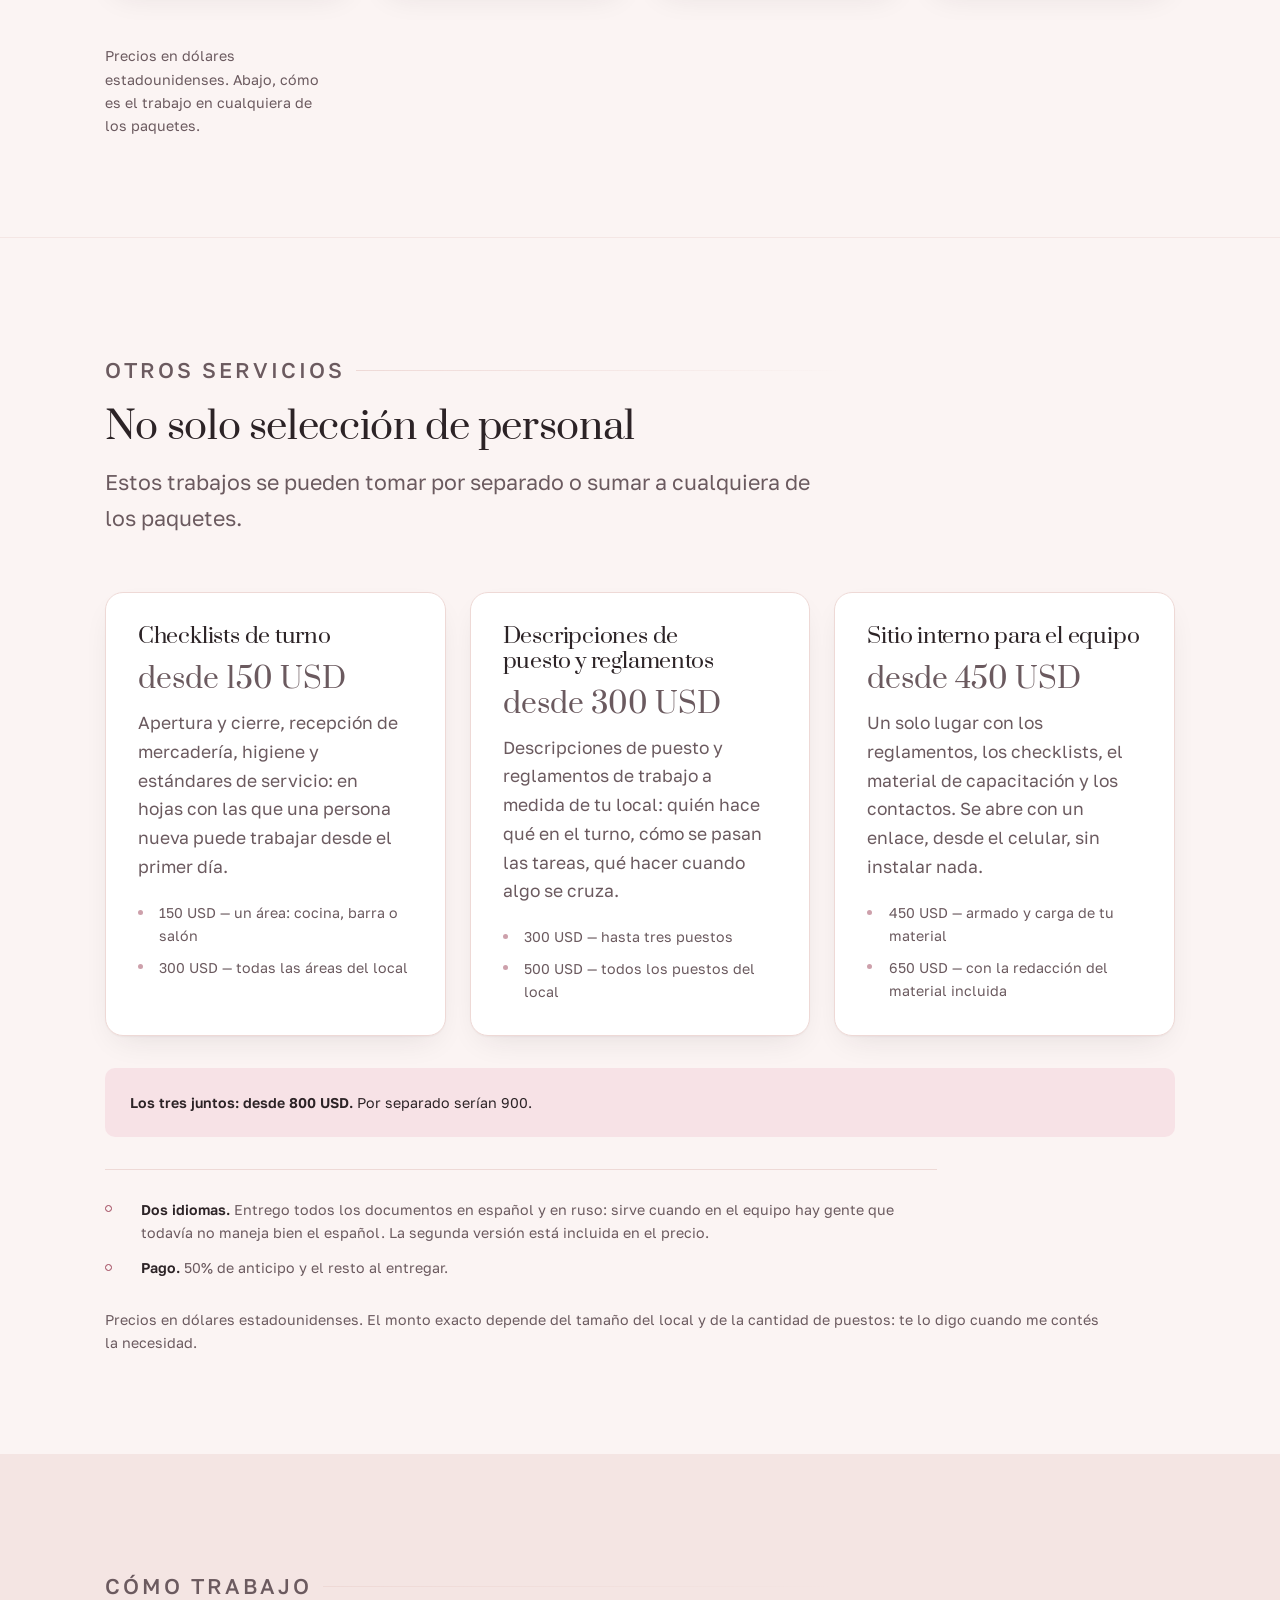
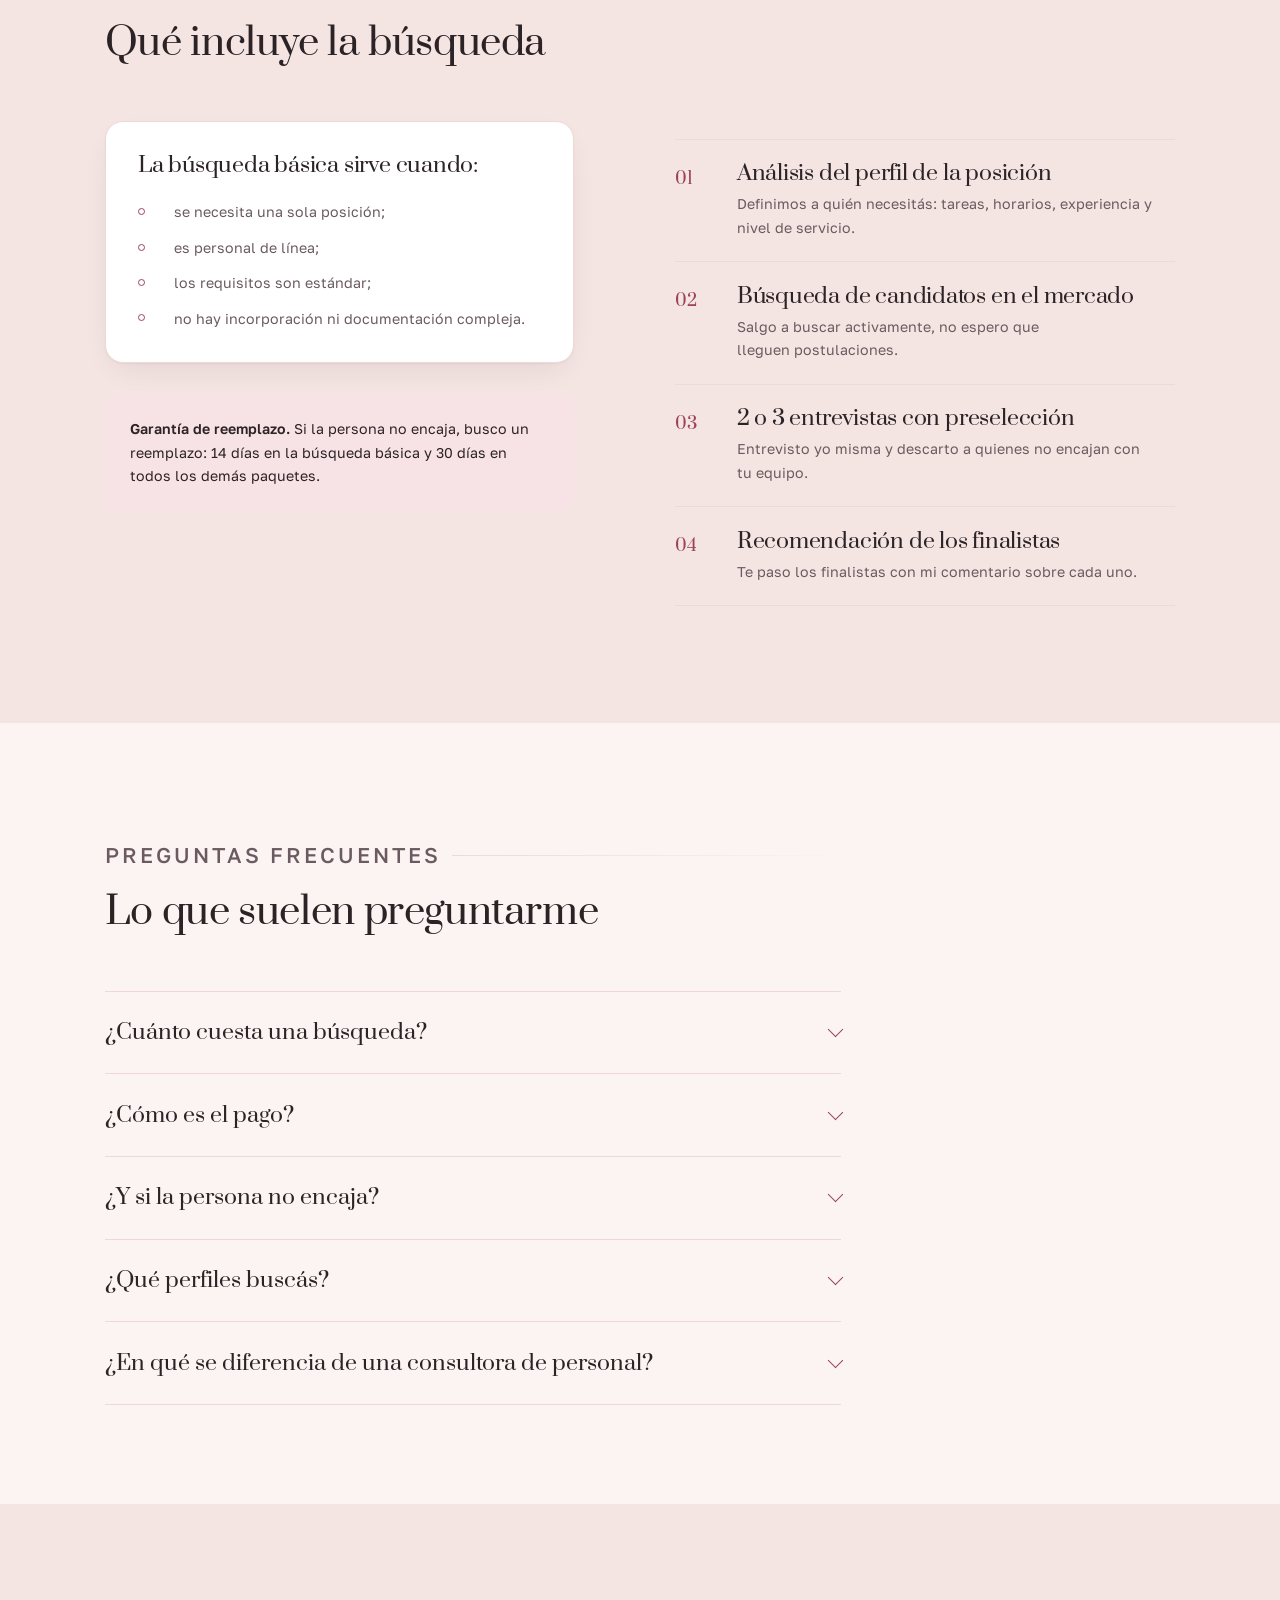
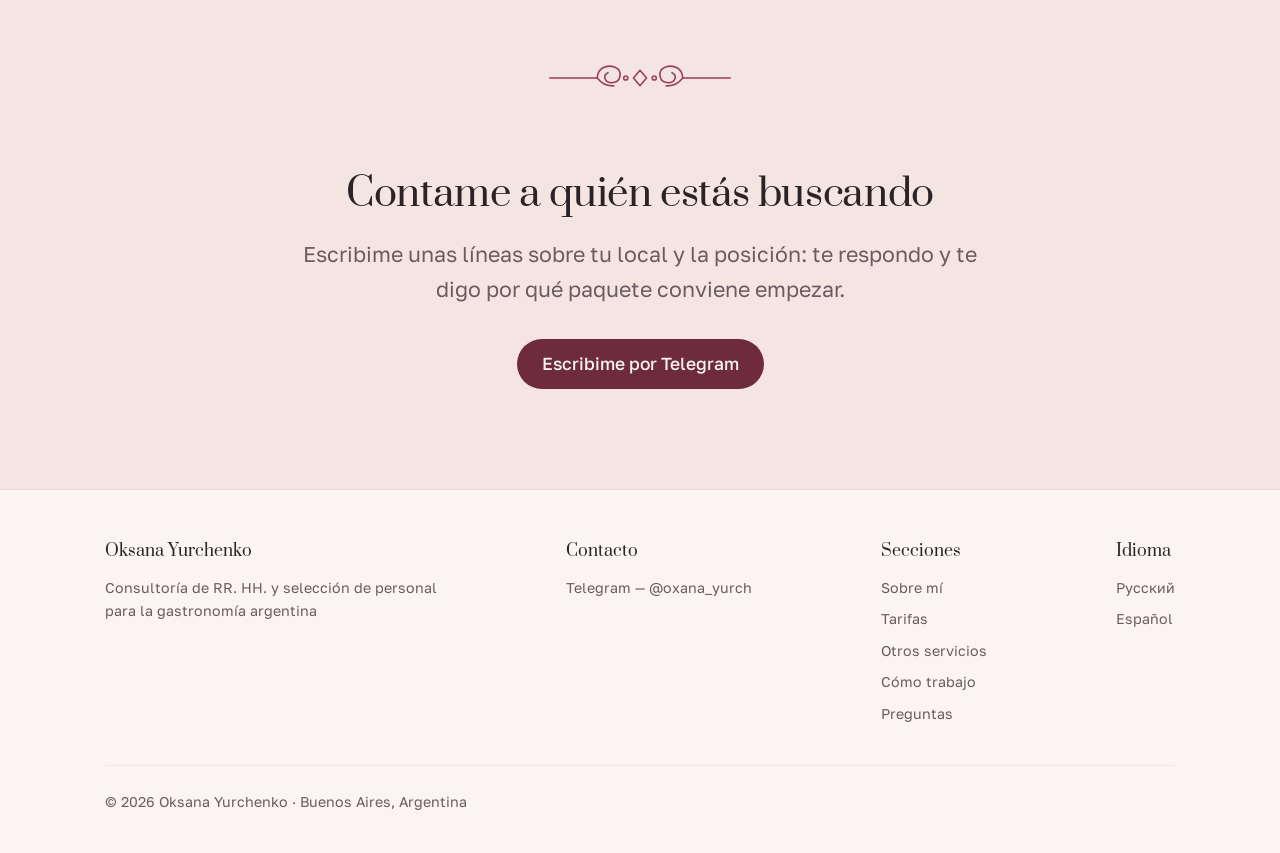
==== commit 961fe048: "Вынести двуязычность документов и условия оплаты на страницу Под ценами доп. услуг появился блок усл" ====
--- a/es/index.html
+++ b/es/index.html
@@ -435,6 +435,19 @@
         <strong>Los tres juntos: desde 800 USD.</strong> Por separado serían 900.
       </p>
 
+      <ul class="credentials terms reveal">
+        <li>
+          <span>
+            <strong>Dos idiomas.</strong> Entrego todos los documentos en español y en
+            ruso: sirve cuando en el equipo hay gente que todavía no maneja bien el
+            español. La segunda versión está incluida en el precio.
+          </span>
+        </li>
+        <li>
+          <span><strong>Pago.</strong> 50% de anticipo y el resto al entregar.</span>
+        </li>
+      </ul>
+
       <p class="tiers-note">
         Precios en dólares estadounidenses. El monto exacto depende del tamaño del local y
         de la cantidad de puestos: te lo digo cuando me contés la necesidad.
@@ -515,6 +528,13 @@
           </p>
         </details>
         <details>
+          <summary>¿Cómo es el pago?</summary>
+          <p>
+            50% de anticipo y el resto al entregar. Todos los precios de la página están
+            en dólares estadounidenses.
+          </p>
+        </details>
+        <details>
           <summary>¿Y si la persona no encaja?</summary>
           <p>
             Hay garantía de reemplazo: 14 días en la búsqueda básica y 30 días en los demás
--- a/assets/css/styles.css
+++ b/assets/css/styles.css
@@ -591,6 +591,12 @@
 /* Цены и списки переиспользуются в карточках доп. услуг. */
 .card .tier__price { margin-top: 0; }
 .card .tier__list { margin-top: .35rem; }
+
+.credentials strong { color: var(--ink); font-weight: 600; }
+
+/* Условия под доп. услугами: та же разметка, но строка не тянется
+   на всю ширину секции — так её легче читать. */
+.terms { max-width: 52rem; }
 .tier__list .tier__base::before { opacity: 1; }
 
 .tier--featured { background: var(--tint); border-color: var(--accent); }
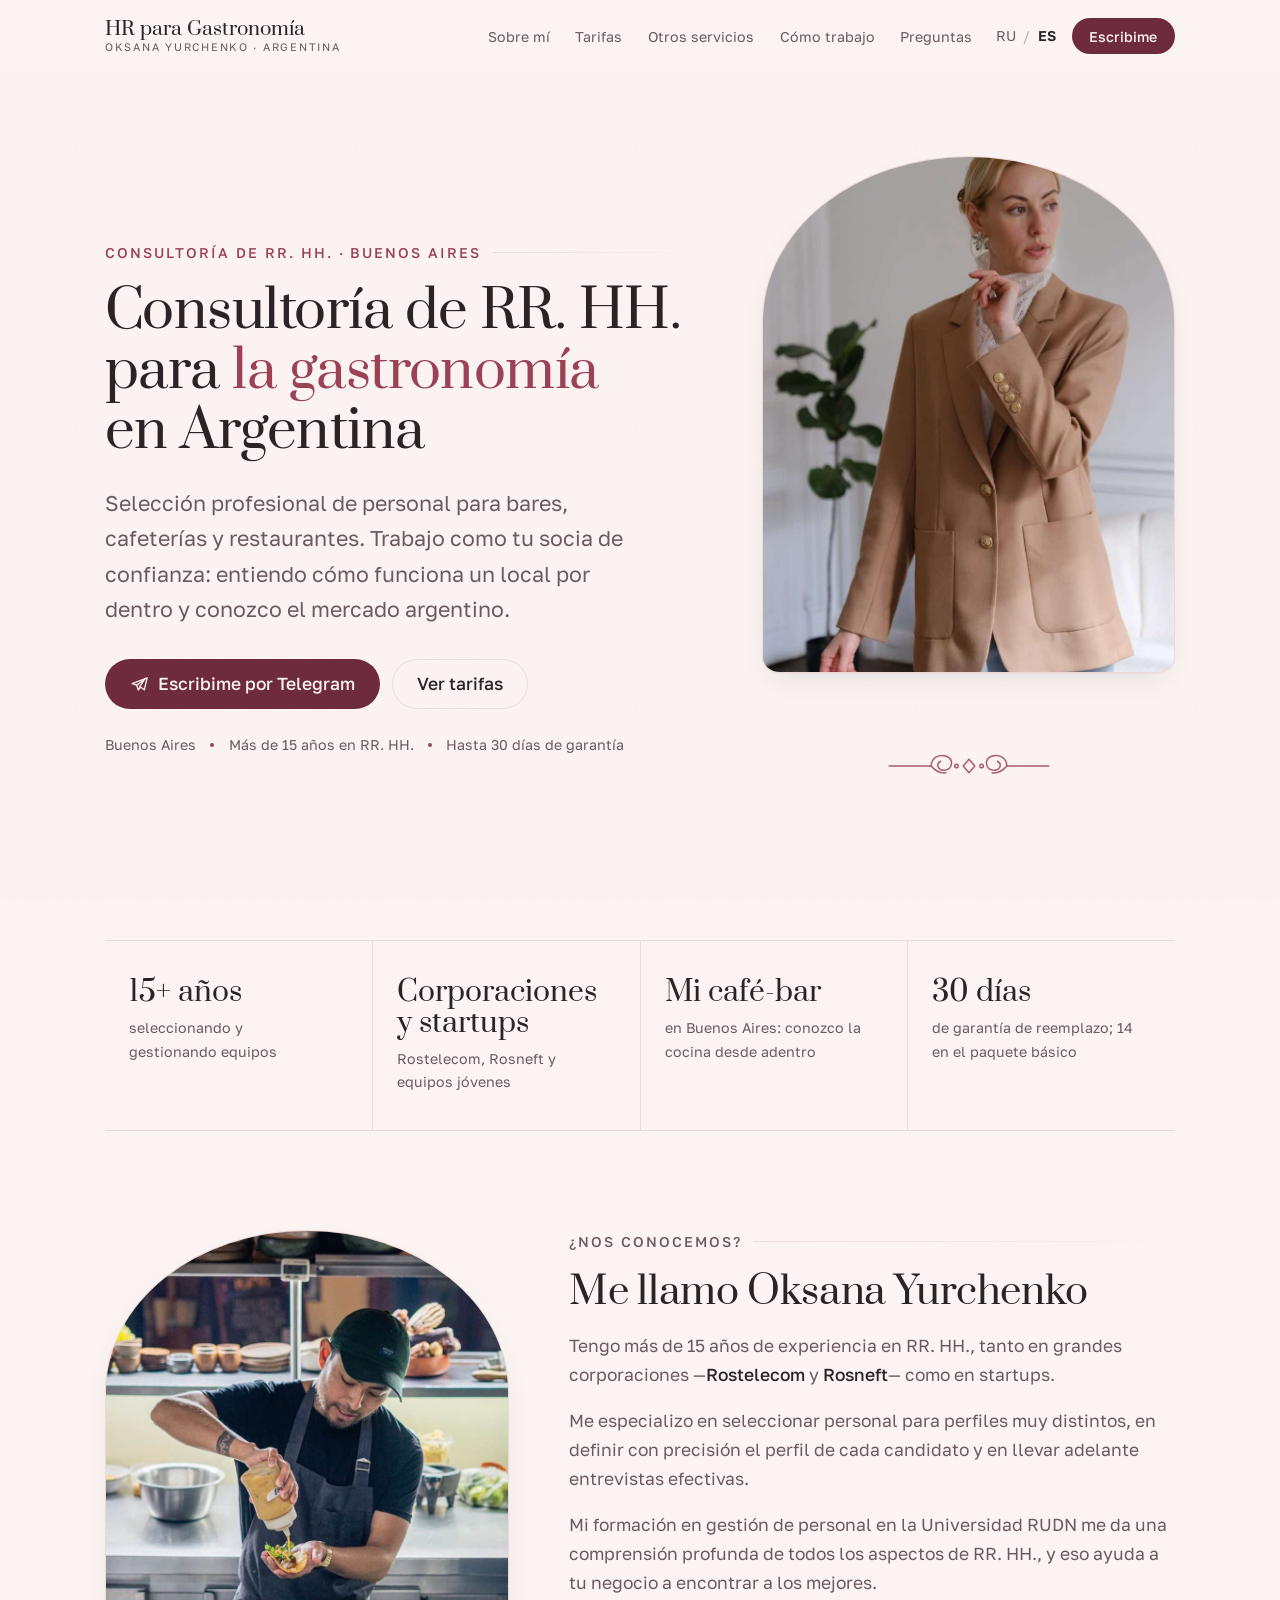
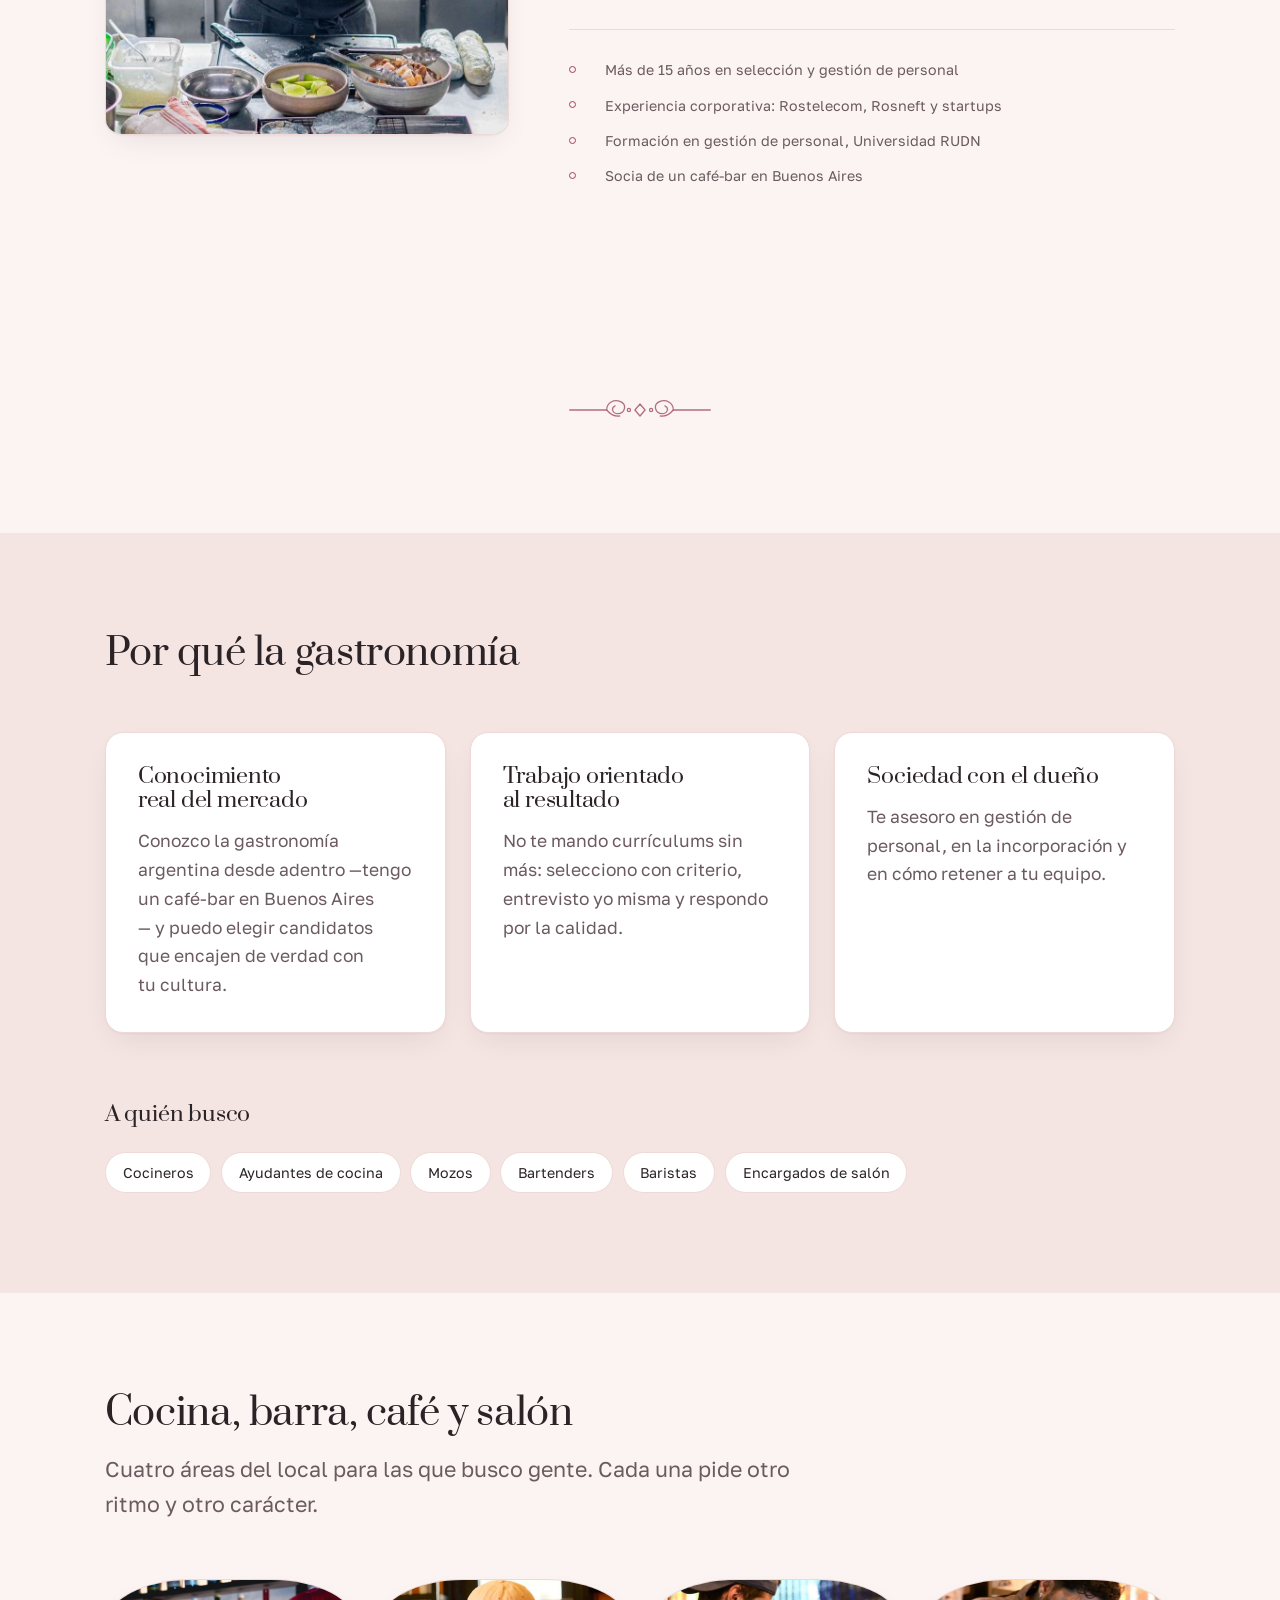
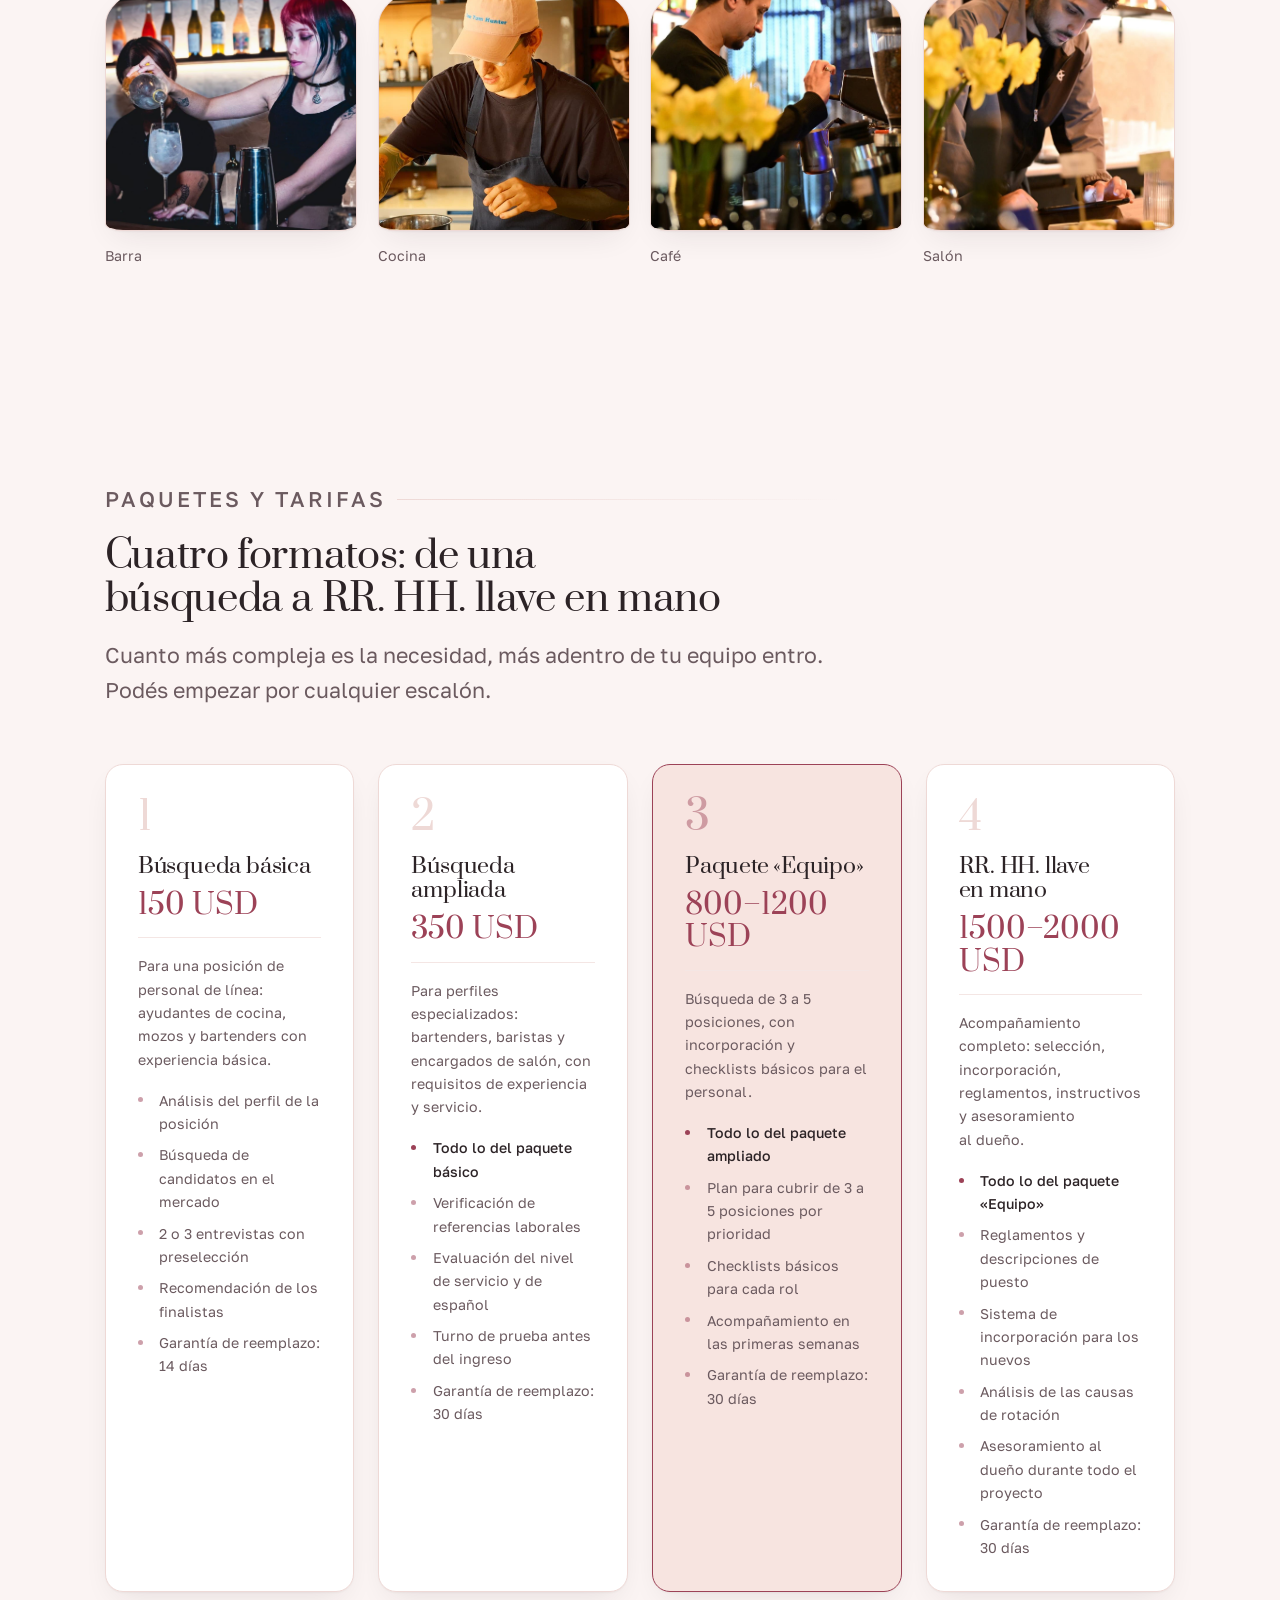
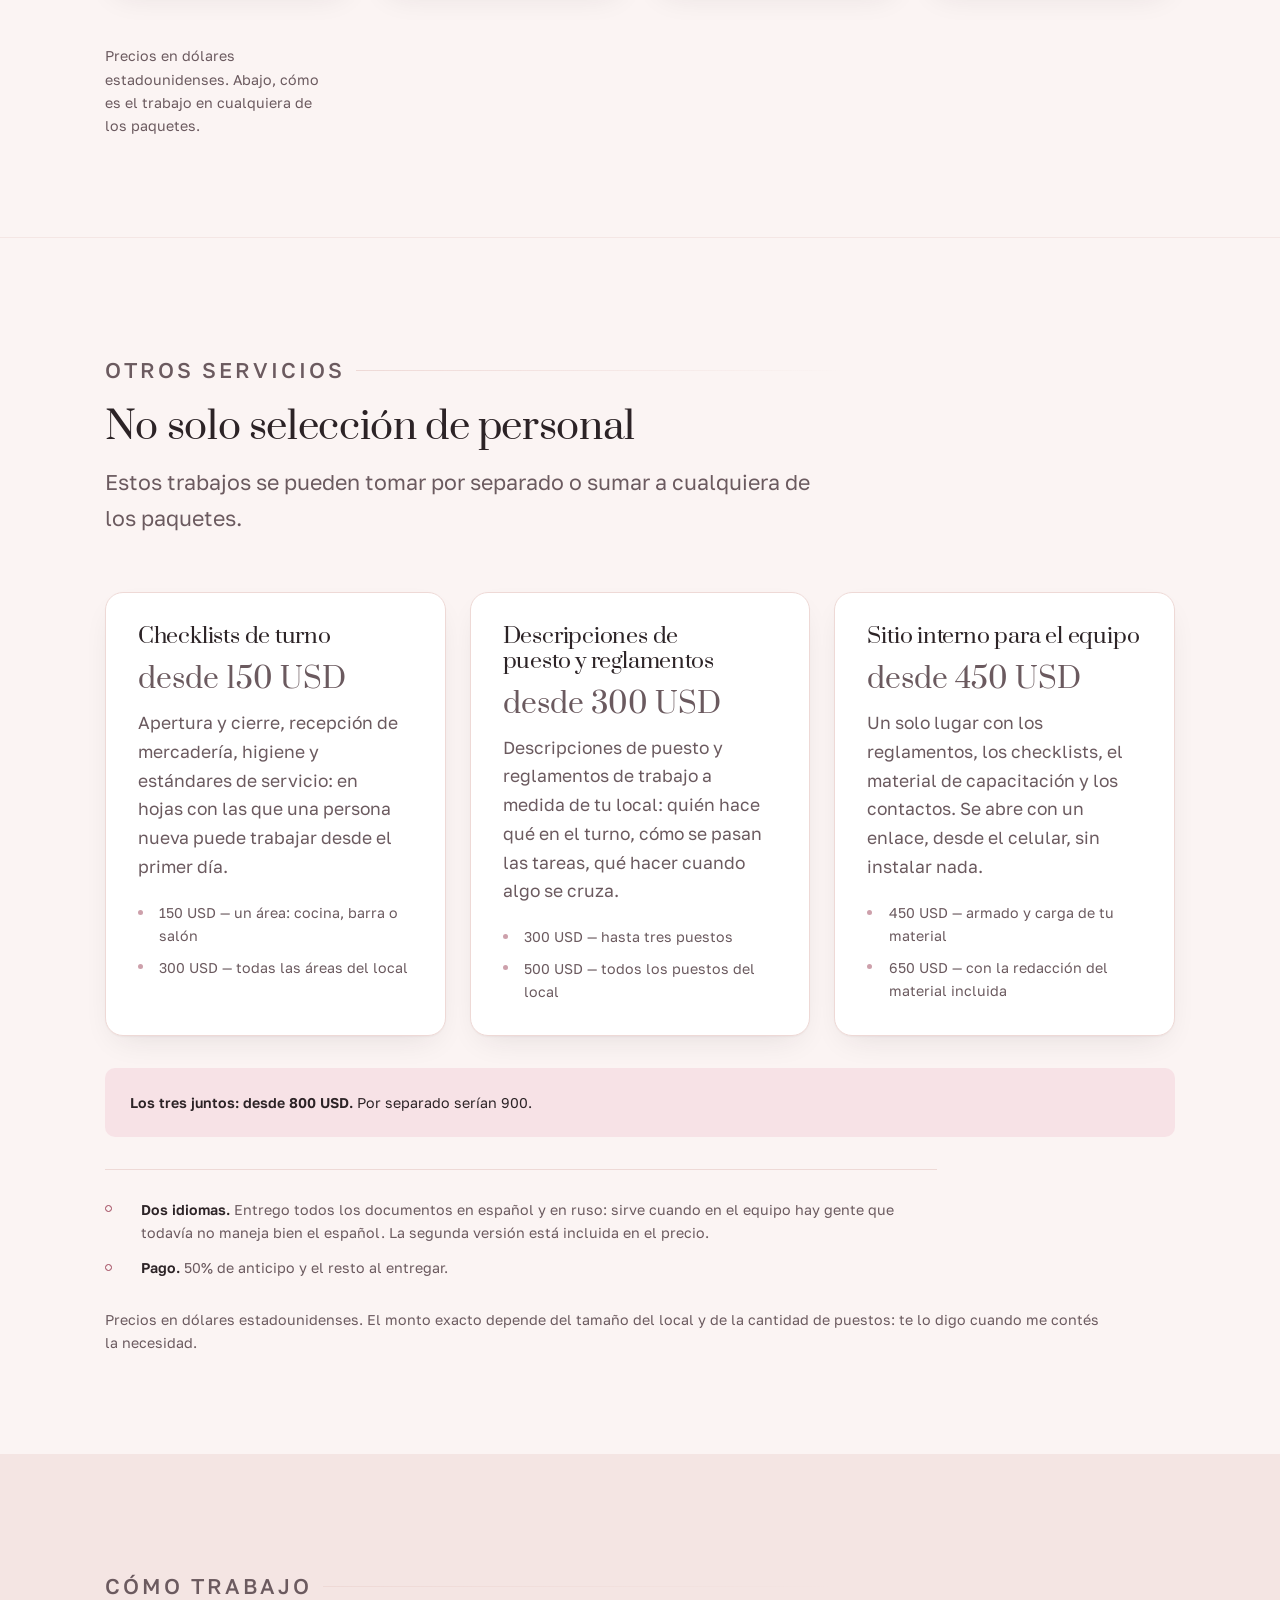
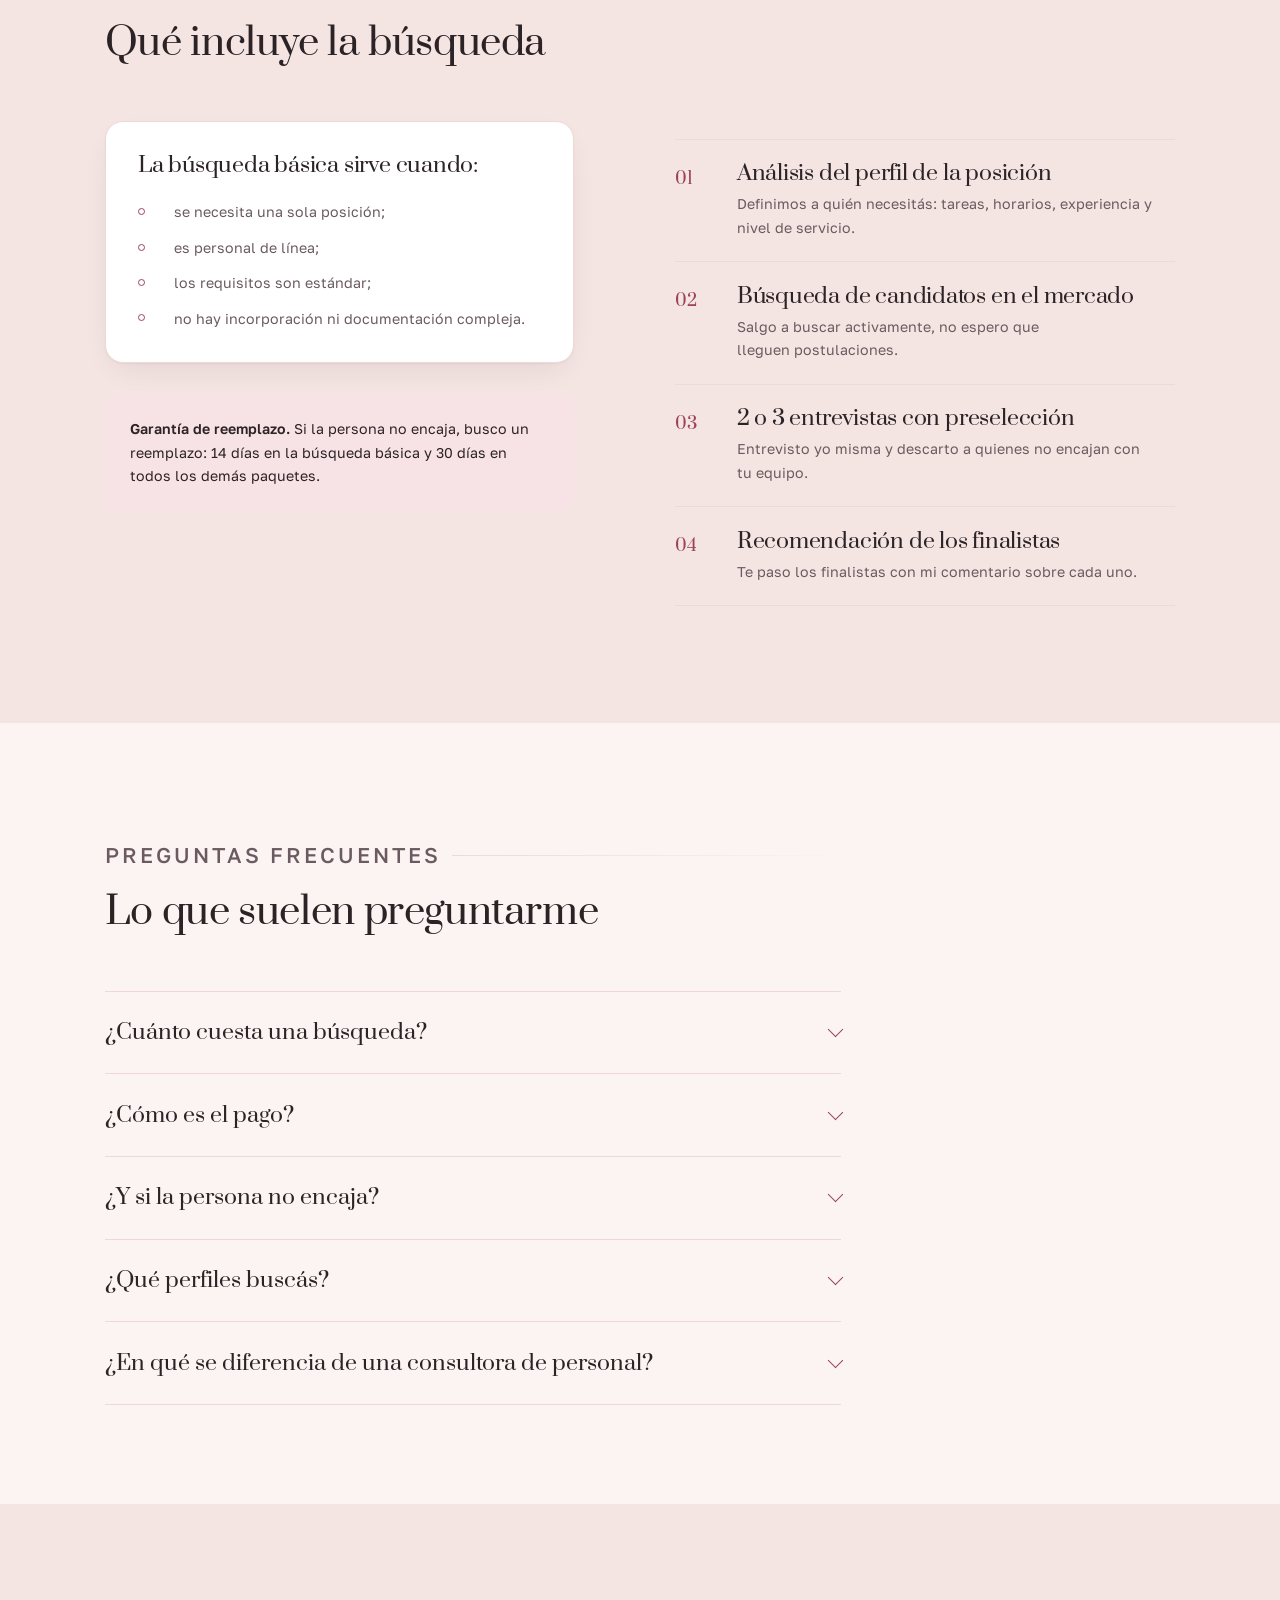
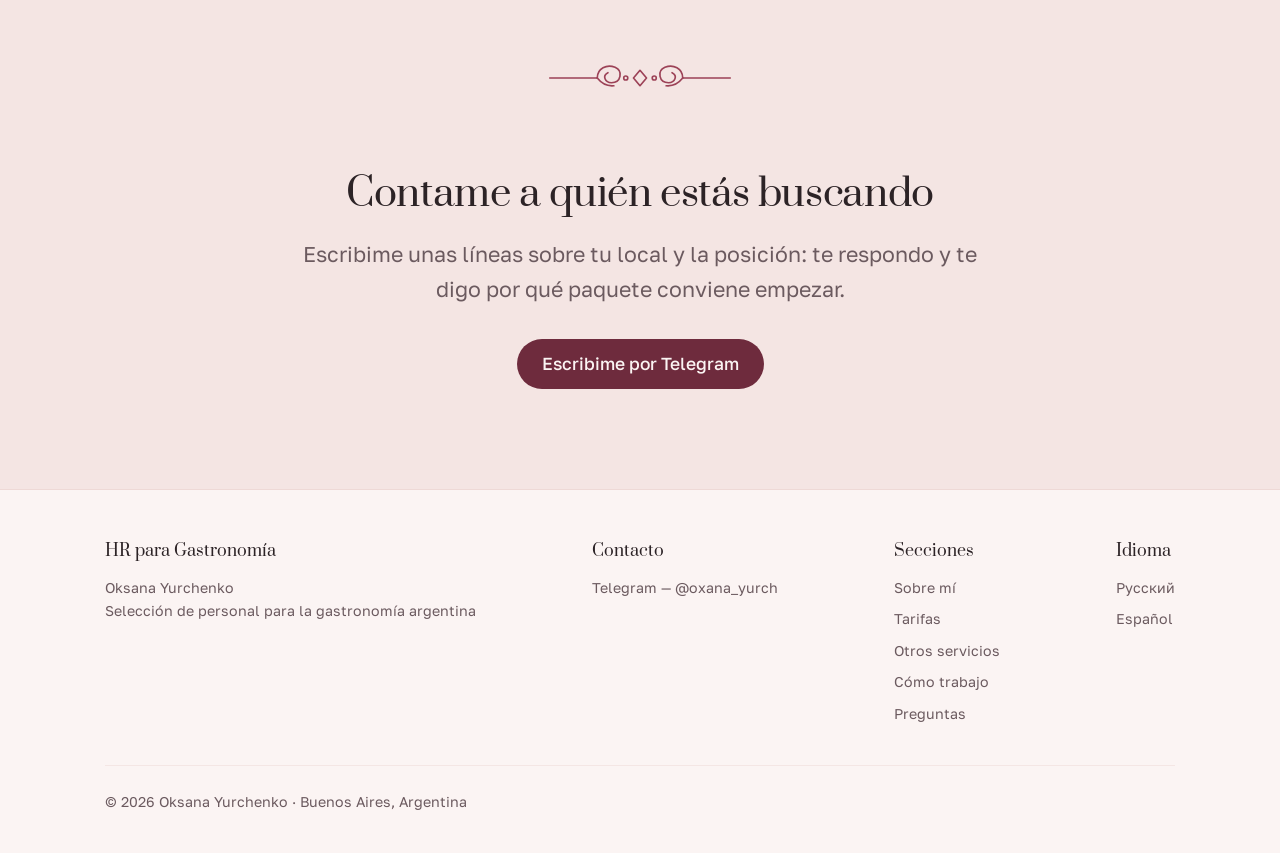
==== commit f0ce415e: "Переименовать лендинг в HR para Gastronomía Название выбрано заказчицей. В шапке теперь бренд, а стр" ====
--- a/es/index.html
+++ b/es/index.html
@@ -3,7 +3,7 @@
 <head>
 <meta charset="utf-8">
 <meta name="viewport" content="width=device-width, initial-scale=1">
-<title>Oksana Yurchenko — Consultoría de RR. HH. para gastronomía en Argentina</title>
+<title>HR para Gastronomía — RR. HH. para restaurantes en Argentina</title>
 <meta name="description" content="Selección de cocineros, bartenders, baristas, mozos y encargados de salón para bares, cafeterías y restaurantes en Argentina. Más de 15 años en RR. HH. y hasta 30 días de garantía de reemplazo.">
 
 <!--
@@ -12,17 +12,17 @@
   archivos: index.html y es/index.html.
 -->
 
-<link rel="canonical" href="https://oxana-arg.github.io/sitebar/es/">
-<link rel="alternate" hreflang="ru" href="https://oxana-arg.github.io/sitebar/">
-<link rel="alternate" hreflang="es" href="https://oxana-arg.github.io/sitebar/es/">
-<link rel="alternate" hreflang="x-default" href="https://oxana-arg.github.io/sitebar/">
+<link rel="canonical" href="https://oxana-arg.github.io/hr-gastronomia/es/">
+<link rel="alternate" hreflang="ru" href="https://oxana-arg.github.io/hr-gastronomia/">
+<link rel="alternate" hreflang="es" href="https://oxana-arg.github.io/hr-gastronomia/es/">
+<link rel="alternate" hreflang="x-default" href="https://oxana-arg.github.io/hr-gastronomia/">
 
 <meta property="og:type" content="website">
 <meta property="og:locale" content="es_AR">
-<meta property="og:title" content="Oksana Yurchenko — Consultoría de RR. HH. para gastronomía en Argentina">
+<meta property="og:title" content="HR para Gastronomía — RR. HH. para restaurantes en Argentina">
 <meta property="og:description" content="Selección de personal para bares, cafeterías y restaurantes en Argentina. Más de 15 años en RR. HH. y hasta 30 días de garantía de reemplazo.">
-<meta property="og:url" content="https://oxana-arg.github.io/sitebar/es/">
-<meta property="og:image" content="https://oxana-arg.github.io/sitebar/assets/img/og-cover.svg">
+<meta property="og:url" content="https://oxana-arg.github.io/hr-gastronomia/es/">
+<meta property="og:image" content="https://oxana-arg.github.io/hr-gastronomia/assets/img/og-cover.svg">
 <meta name="twitter:card" content="summary_large_image">
 
 <link rel="icon" href="../assets/img/favicon.svg" type="image/svg+xml">
@@ -34,10 +34,10 @@
 {
   "@context": "https://schema.org",
   "@type": "ProfessionalService",
-  "name": "Oksana Yurchenko — Consultoría de RR. HH. para gastronomía",
+  "name": "HR para Gastronomía — Oksana Yurchenko",
   "description": "Selección de personal y consultoría de RR. HH. para bares, cafeterías y restaurantes en Argentina.",
   "areaServed": "AR",
-  "url": "https://oxana-arg.github.io/sitebar/es/",
+  "url": "https://oxana-arg.github.io/hr-gastronomia/es/",
   "founder": {
     "@type": "Person",
     "name": "Oksana Yurchenko",
@@ -68,8 +68,8 @@
 <header class="header" id="top">
   <div class="wrap header__inner">
     <a class="brand" href="#top">
-      <span class="brand__name">Oksana Yurchenko</span>
-      <span class="brand__role">RR. HH. · Argentina</span>
+      <span class="brand__name">HR para Gastronomía</span>
+      <span class="brand__role">Oksana Yurchenko · Argentina</span>
     </a>
 
     <nav class="nav" id="nav" aria-label="Navegación principal">
@@ -584,8 +584,8 @@
   <div class="wrap">
     <div class="footer__grid">
       <div>
-        <p class="footer__title">Oksana Yurchenko</p>
-        <p>Consultoría de RR. HH. y selección de personal<br>para la gastronomía argentina</p>
+        <p class="footer__title">HR para Gastronomía</p>
+        <p>Oksana Yurchenko<br>Selección de personal para la gastronomía argentina</p>
       </div>
 
       <div>
--- a/assets/css/styles.css
+++ b/assets/css/styles.css
@@ -813,9 +813,9 @@
   .gallery { gap: .6rem; }
   .btn-row .btn { flex: 1 1 100%; justify-content: center; }
 
-  /* Подпись под именем уводила шапку на две строки. */
-  .brand__role { display: none; }
-  .brand__name { font-size: 1.05rem; }
+  /* Подпись под брендом несёт фамилию — на телефоне она нужна тоже. */
+  .brand__name { font-size: 1.02rem; }
+  .brand__role { font-size: .58rem; letter-spacing: .07em; }
 }
 
 /* --------------------------------------------------------------------------
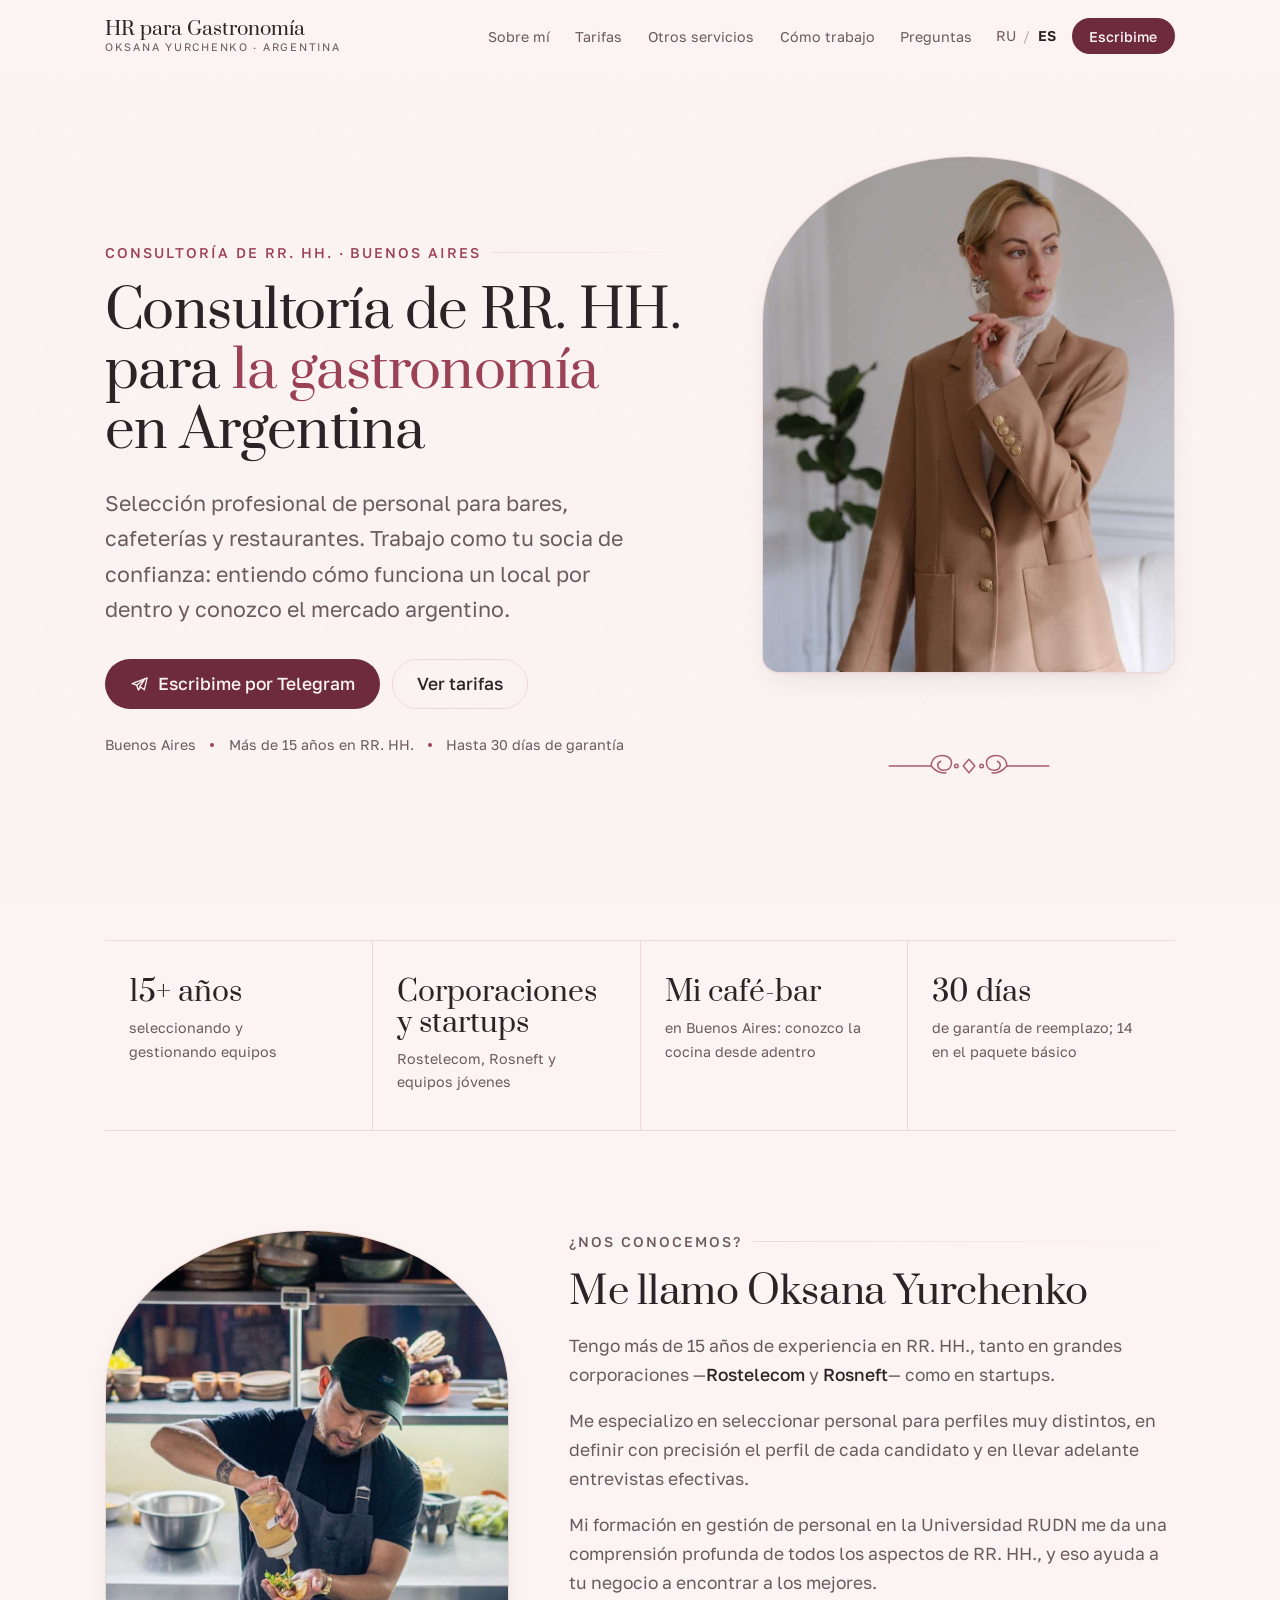
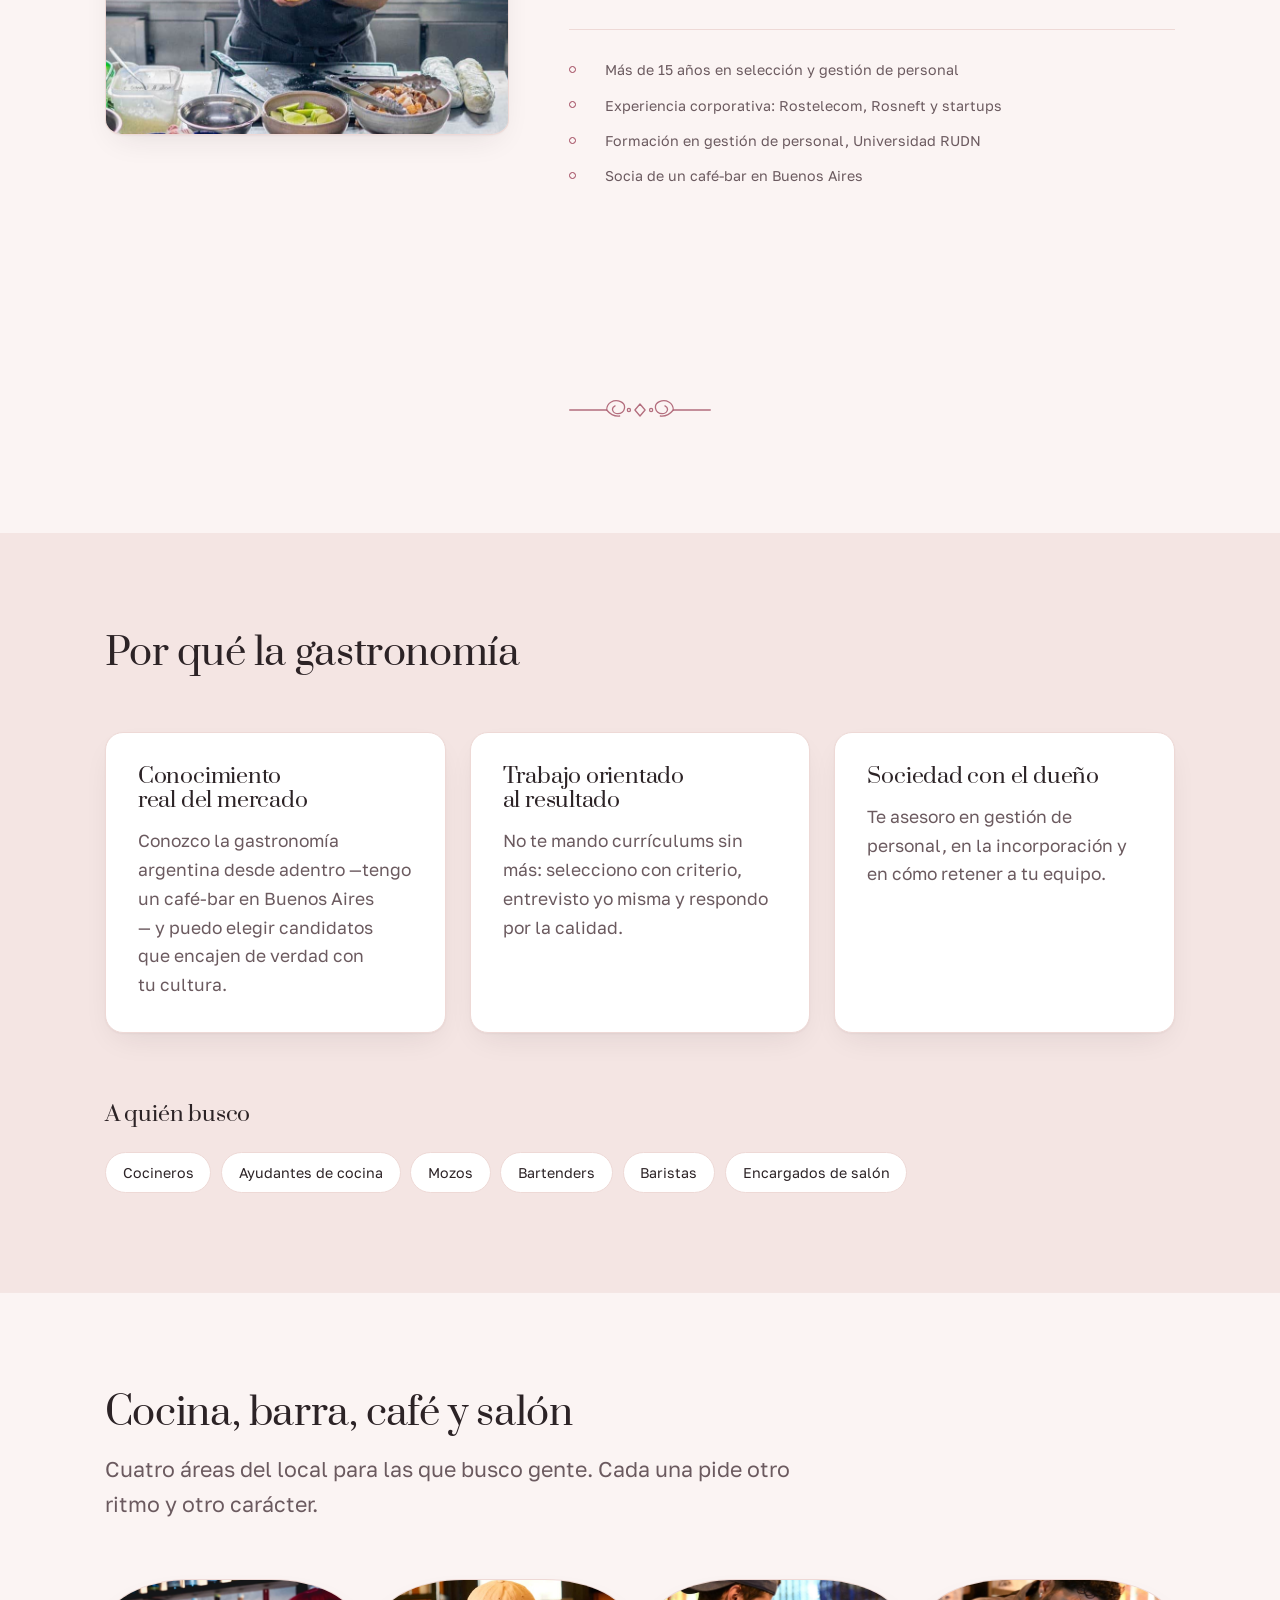
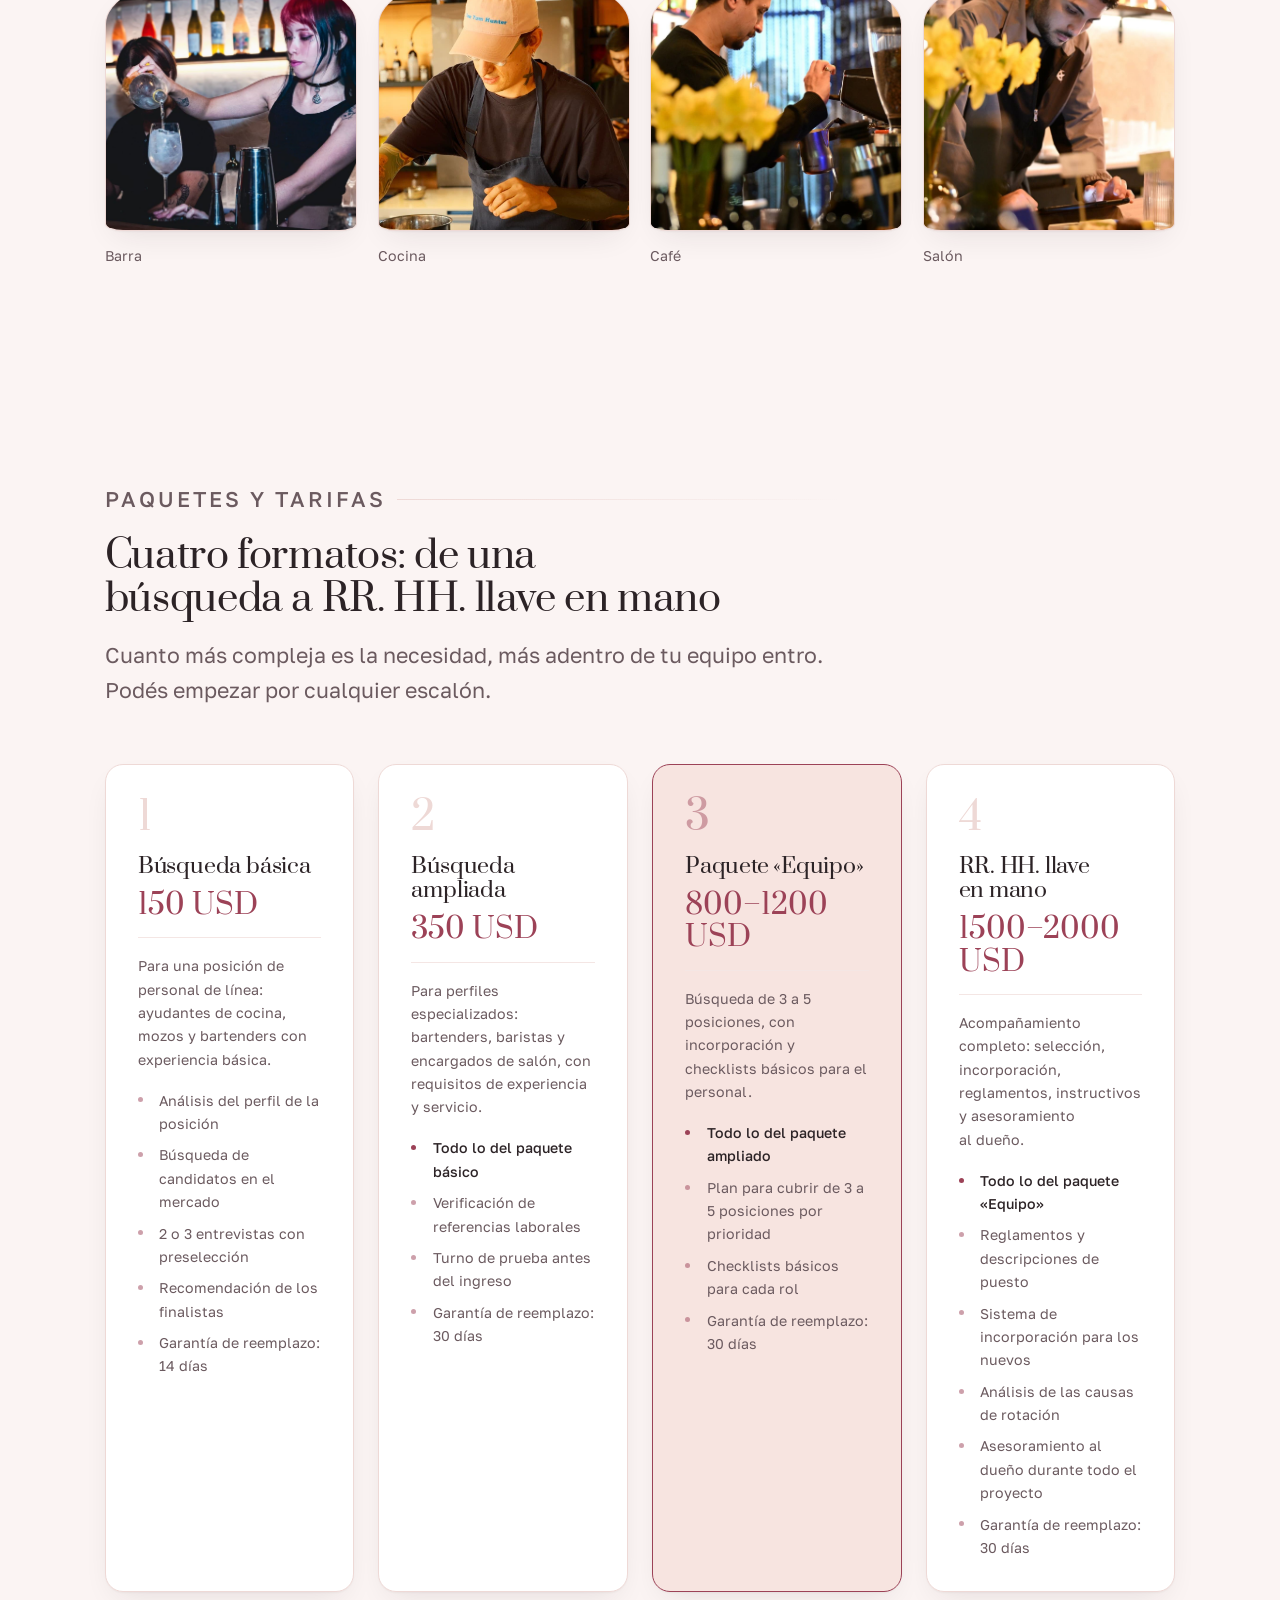
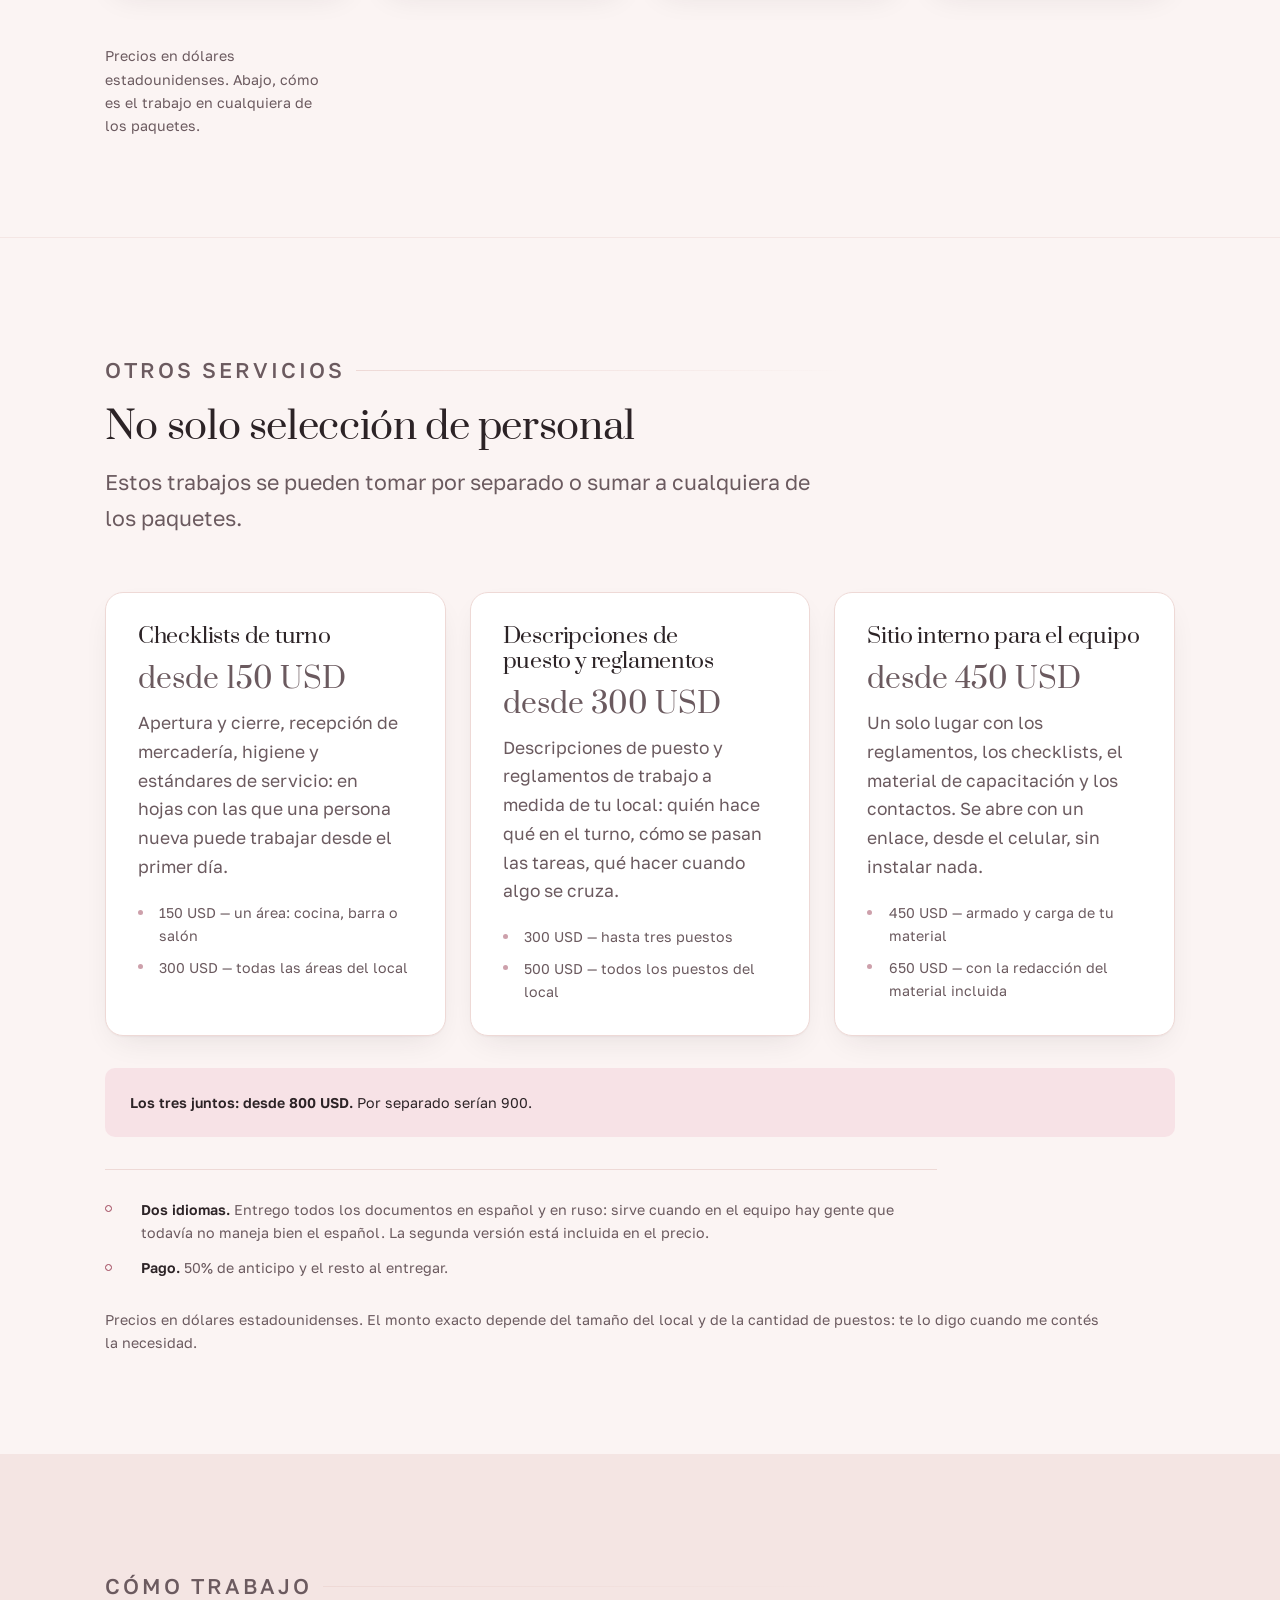
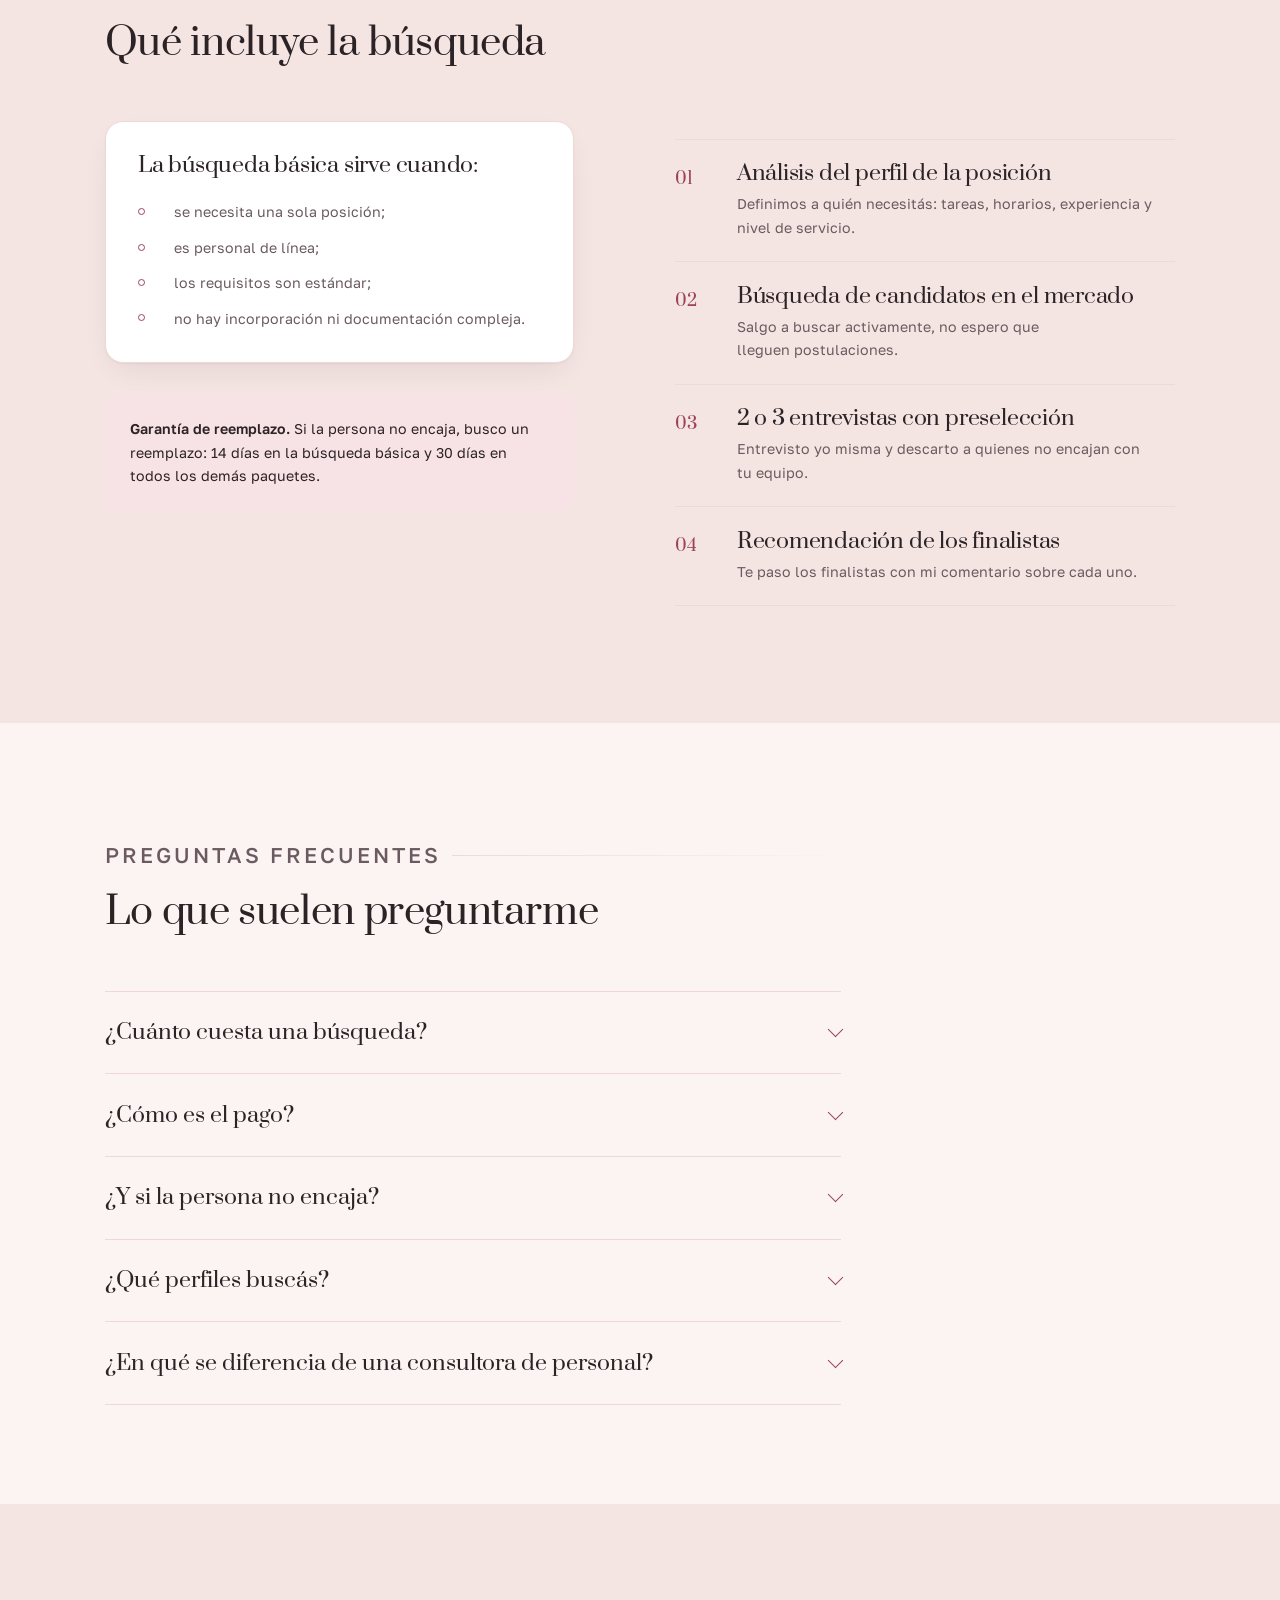
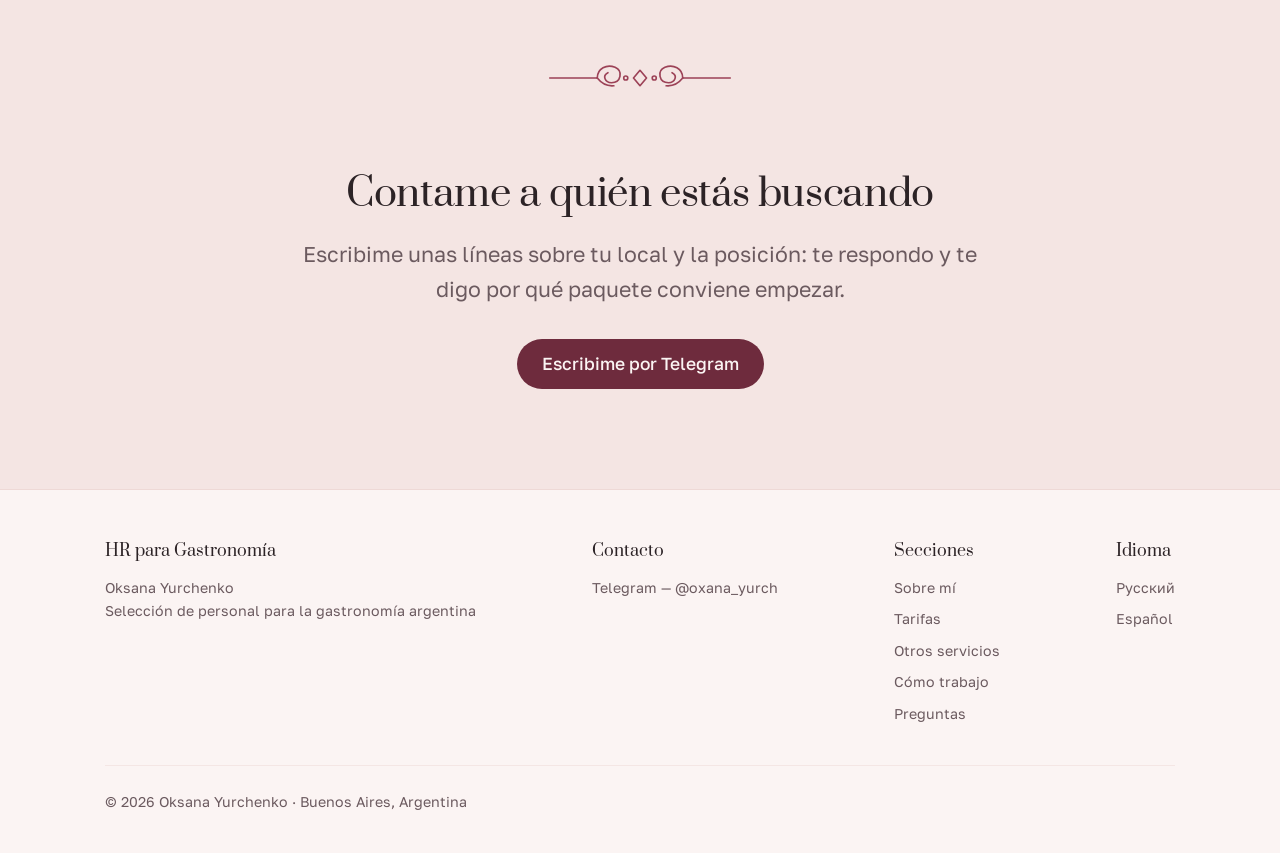
==== commit d2a877e1: "Привести списки пакетов к правке заказчицы Из расширенного подбора убрана строка «Оценка сервисных н" ====
--- a/es/index.html
+++ b/es/index.html
@@ -334,7 +334,6 @@
           <ul class="tier__list">
             <li class="tier__base">Todo lo del paquete básico</li>
             <li>Verificación de referencias laborales</li>
-            <li>Evaluación del nivel de servicio y de español</li>
             <li>Turno de prueba antes del ingreso</li>
             <li>Garantía de reemplazo: 30 días</li>
           </ul>
@@ -352,7 +351,6 @@
             <li class="tier__base">Todo lo del paquete ampliado</li>
             <li>Plan para cubrir de 3 a 5 posiciones por prioridad</li>
             <li>Checklists básicos para cada rol</li>
-            <li>Acompañamiento en las primeras semanas</li>
             <li>Garantía de reemplazo: 30 días</li>
           </ul>
         </article>
--- a/assets/css/styles.css
+++ b/assets/css/styles.css
@@ -427,7 +427,11 @@
   border: 1px solid var(--border);
   box-shadow: var(--shadow);
 }
-.arch img { width: 100%; height: 100%; object-fit: cover; }
+/* Точка кадрирования: 50% — центр, меньше — видно больше верха снимка.
+   Портреты кадрируем ближе к верху, иначе арка срезает голову. */
+.arch img { width: 100%; height: 100%; object-fit: cover; object-position: 50% var(--focus, 50%); }
+.hero__figure .arch img { --focus: 8%; }
+.about__figure .arch img { --focus: 22%; }
 .arch--squat { border-radius: 34% 34% var(--radius) var(--radius) / 18% 18% 3% 3%; }
 
 .hero__figure .arch,
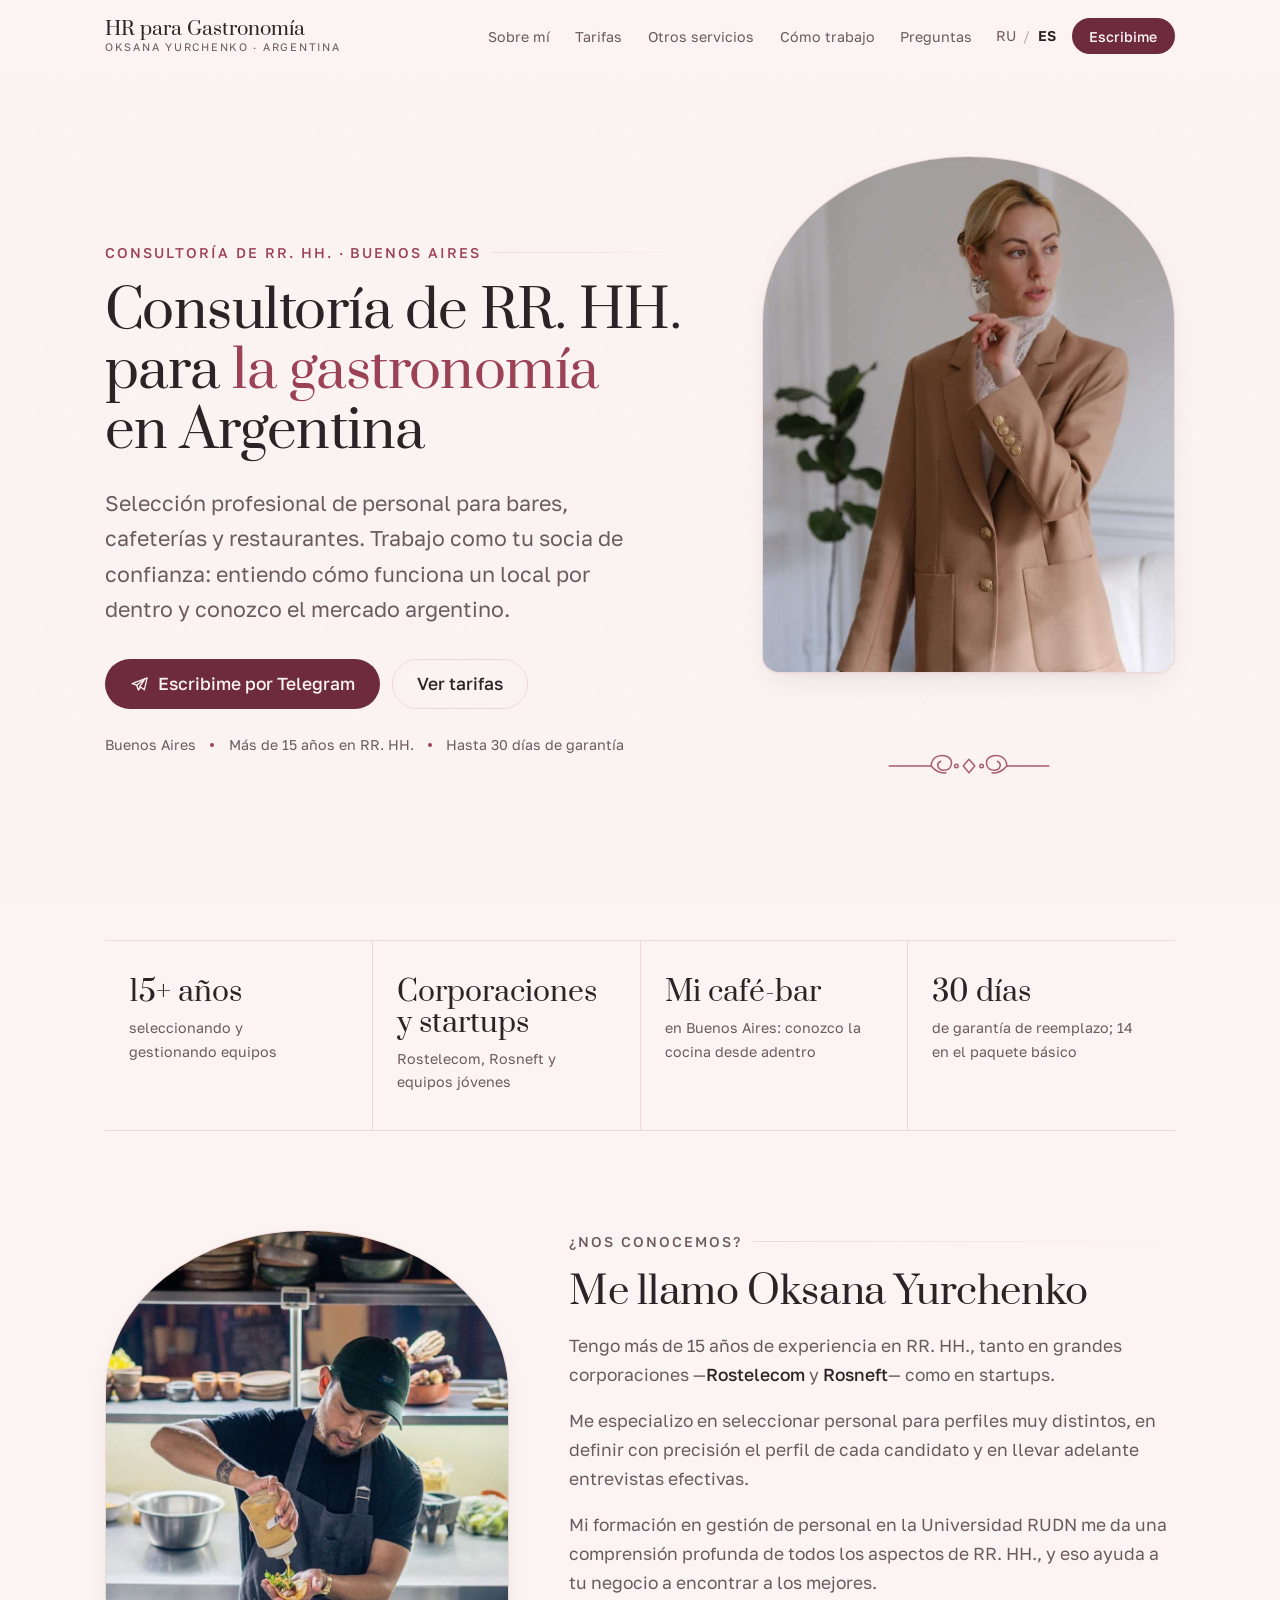
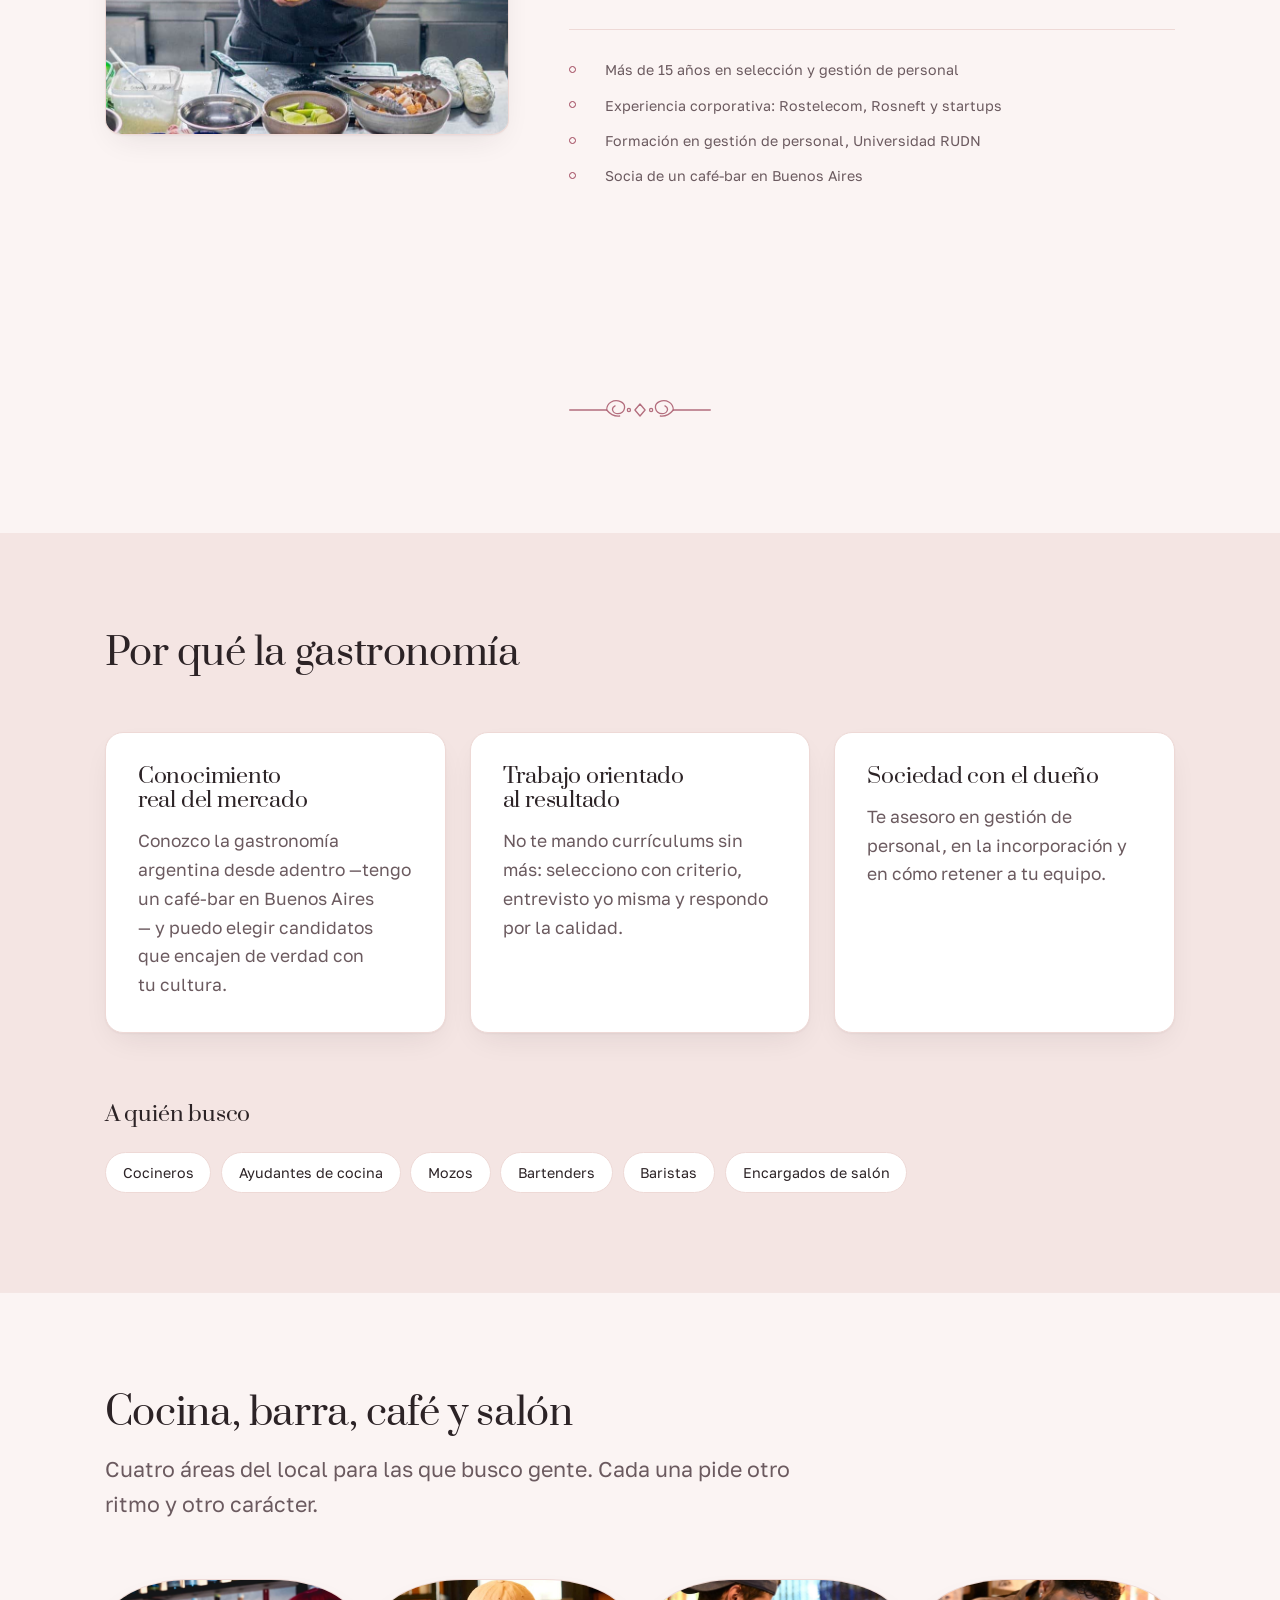
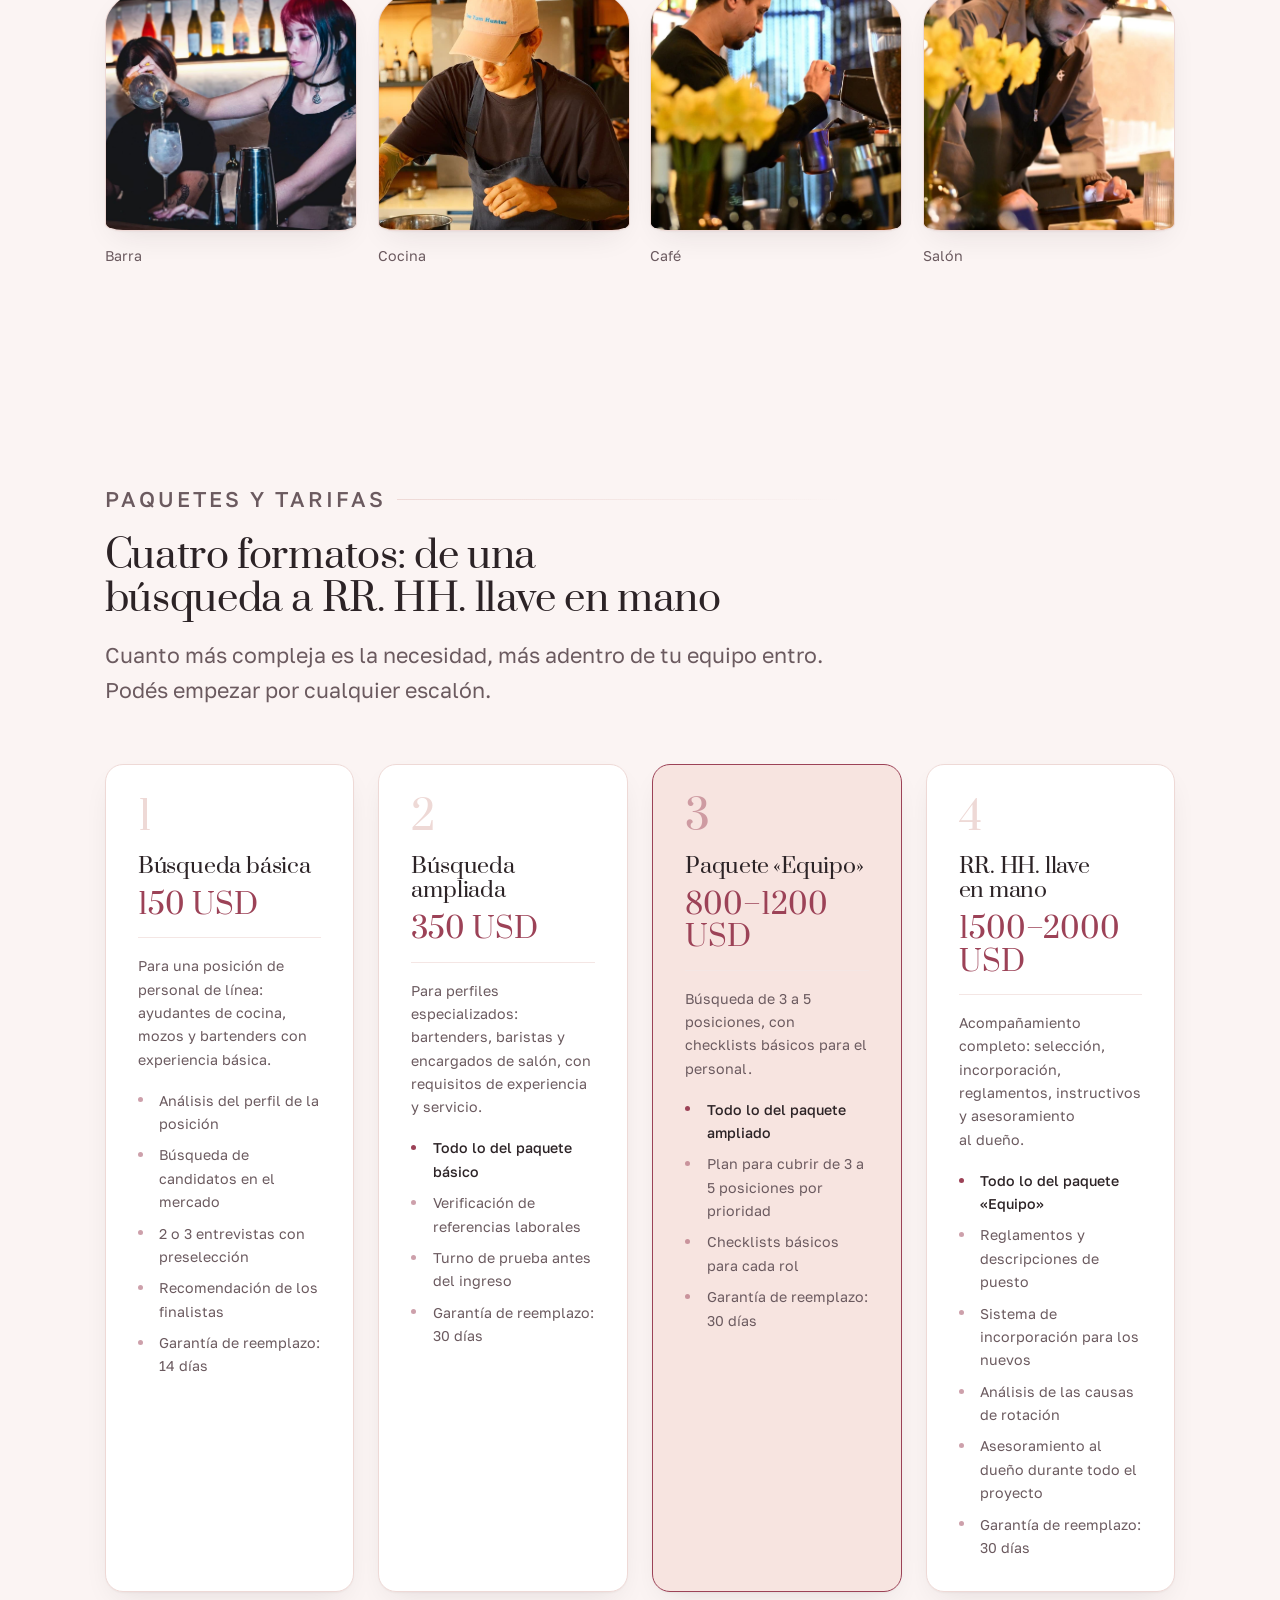
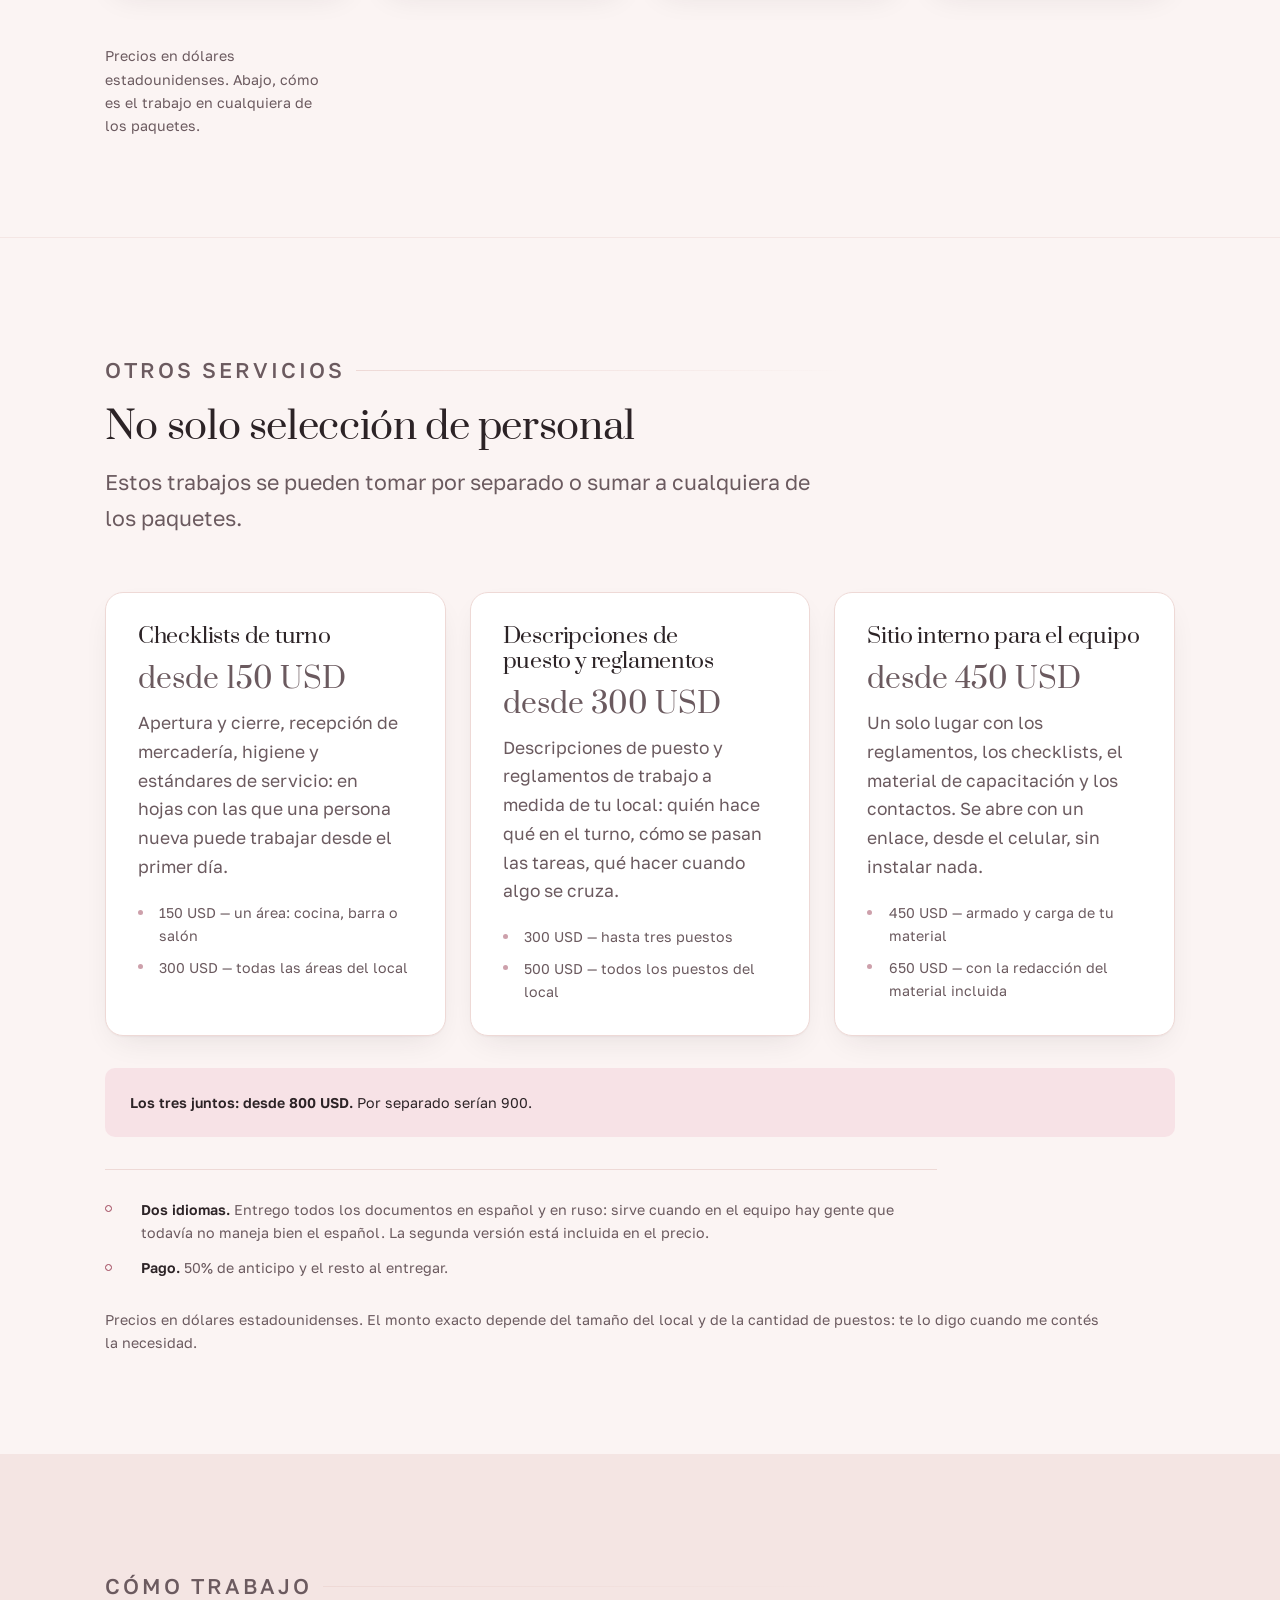
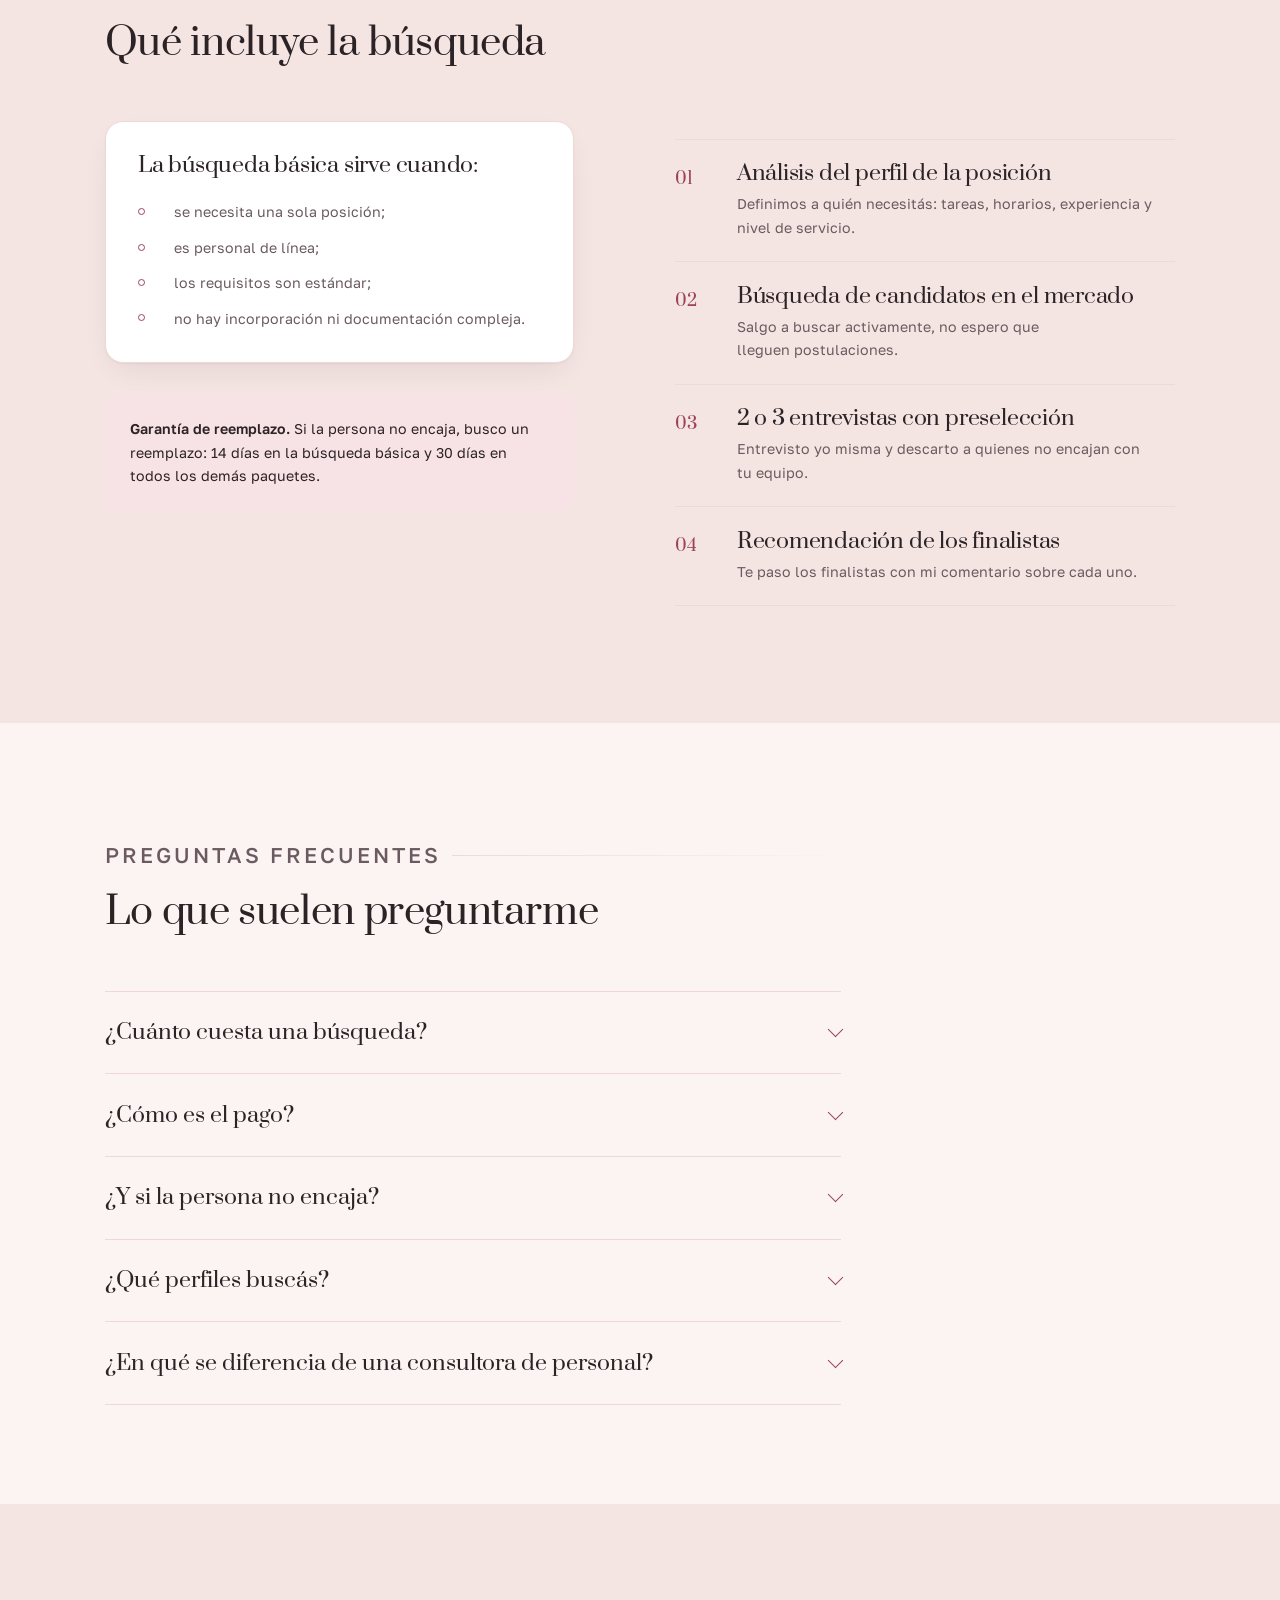
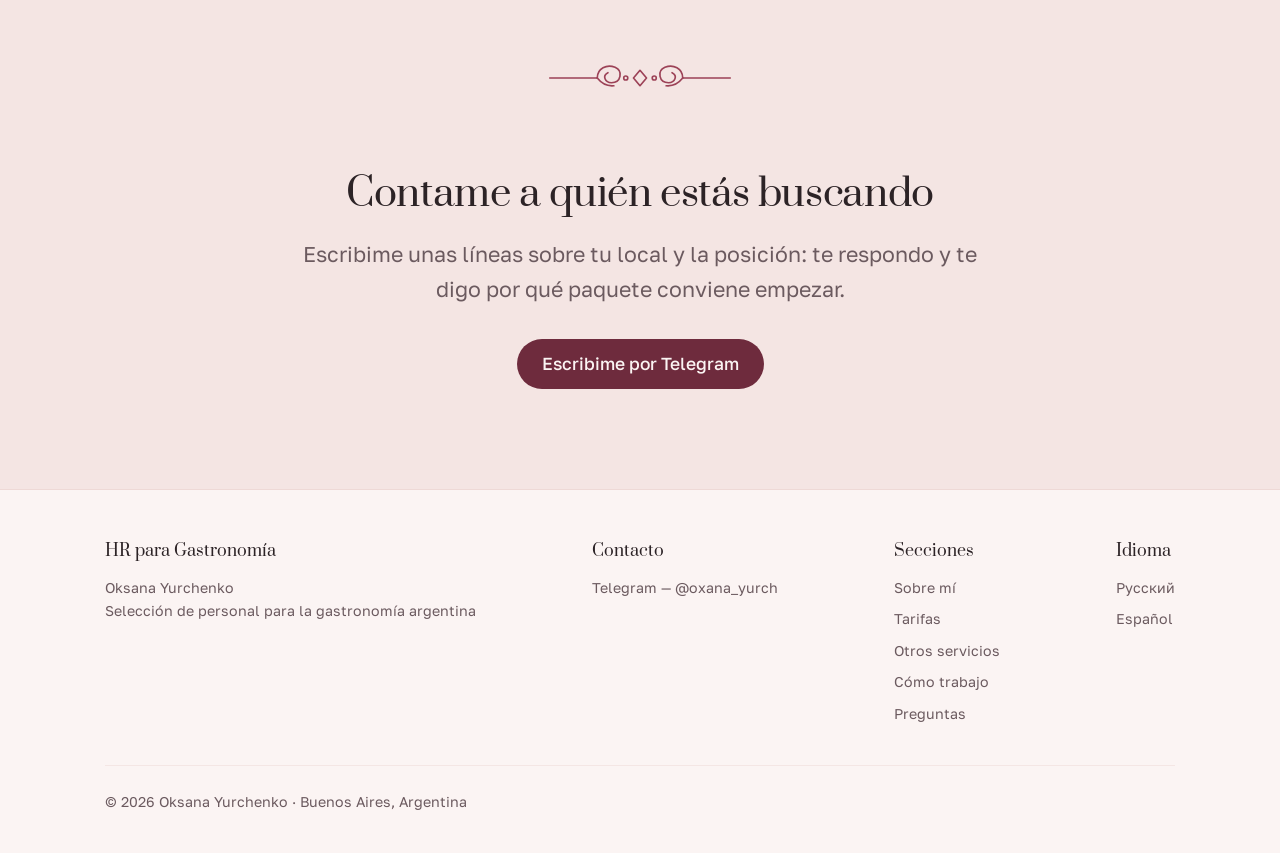
==== commit 0f835221: "Убрать обещание адаптации из пакета «Команда» и удалить БРИФ Описание пакета обещало «подбор 3–5 поз" ====
--- a/es/index.html
+++ b/es/index.html
@@ -344,8 +344,7 @@
           <h3 class="tier__name">Paquete «Equipo»</h3>
           <p class="tier__price">800–1200 USD</p>
           <p class="tier__for">
-            Búsqueda de 3 a 5 posiciones, con incorporación y checklists básicos para el
-            personal.
+            Búsqueda de 3 a 5 posiciones, con checklists básicos para el personal.
           </p>
           <ul class="tier__list">
             <li class="tier__base">Todo lo del paquete ampliado</li>
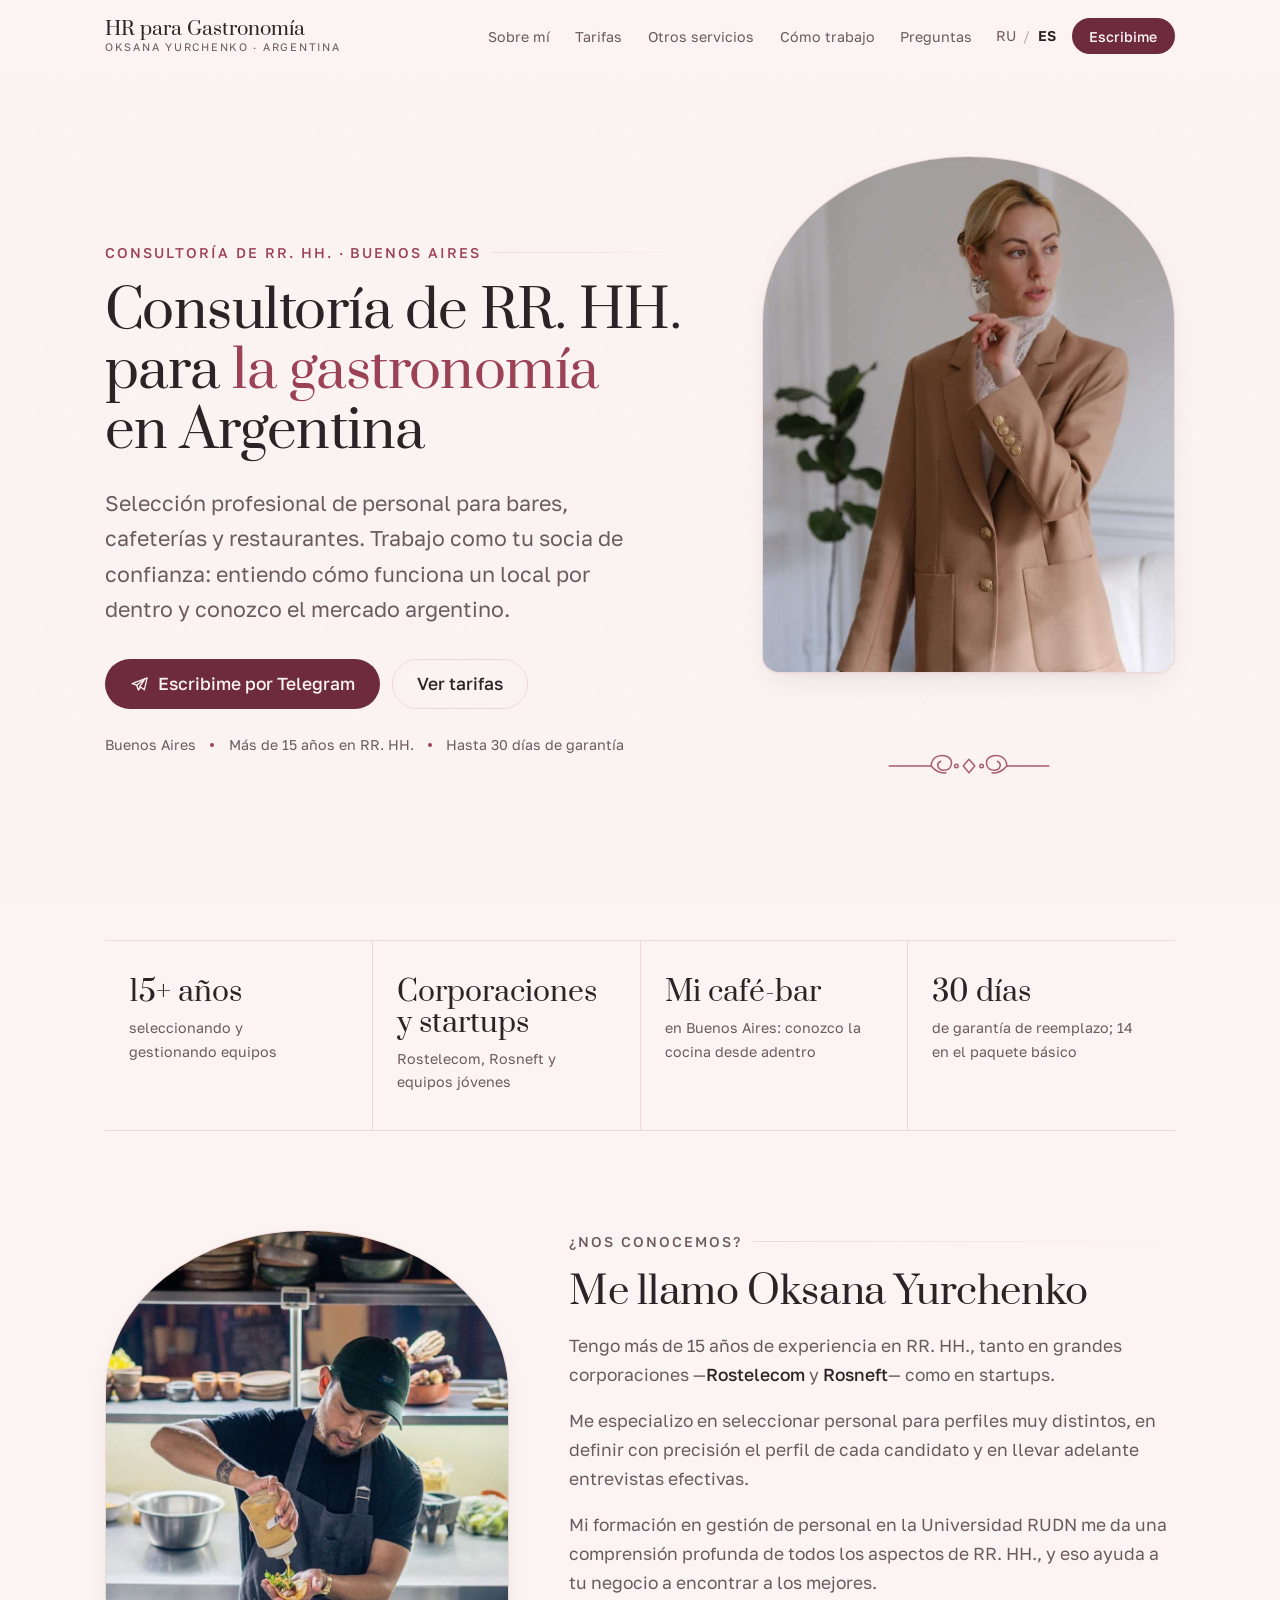
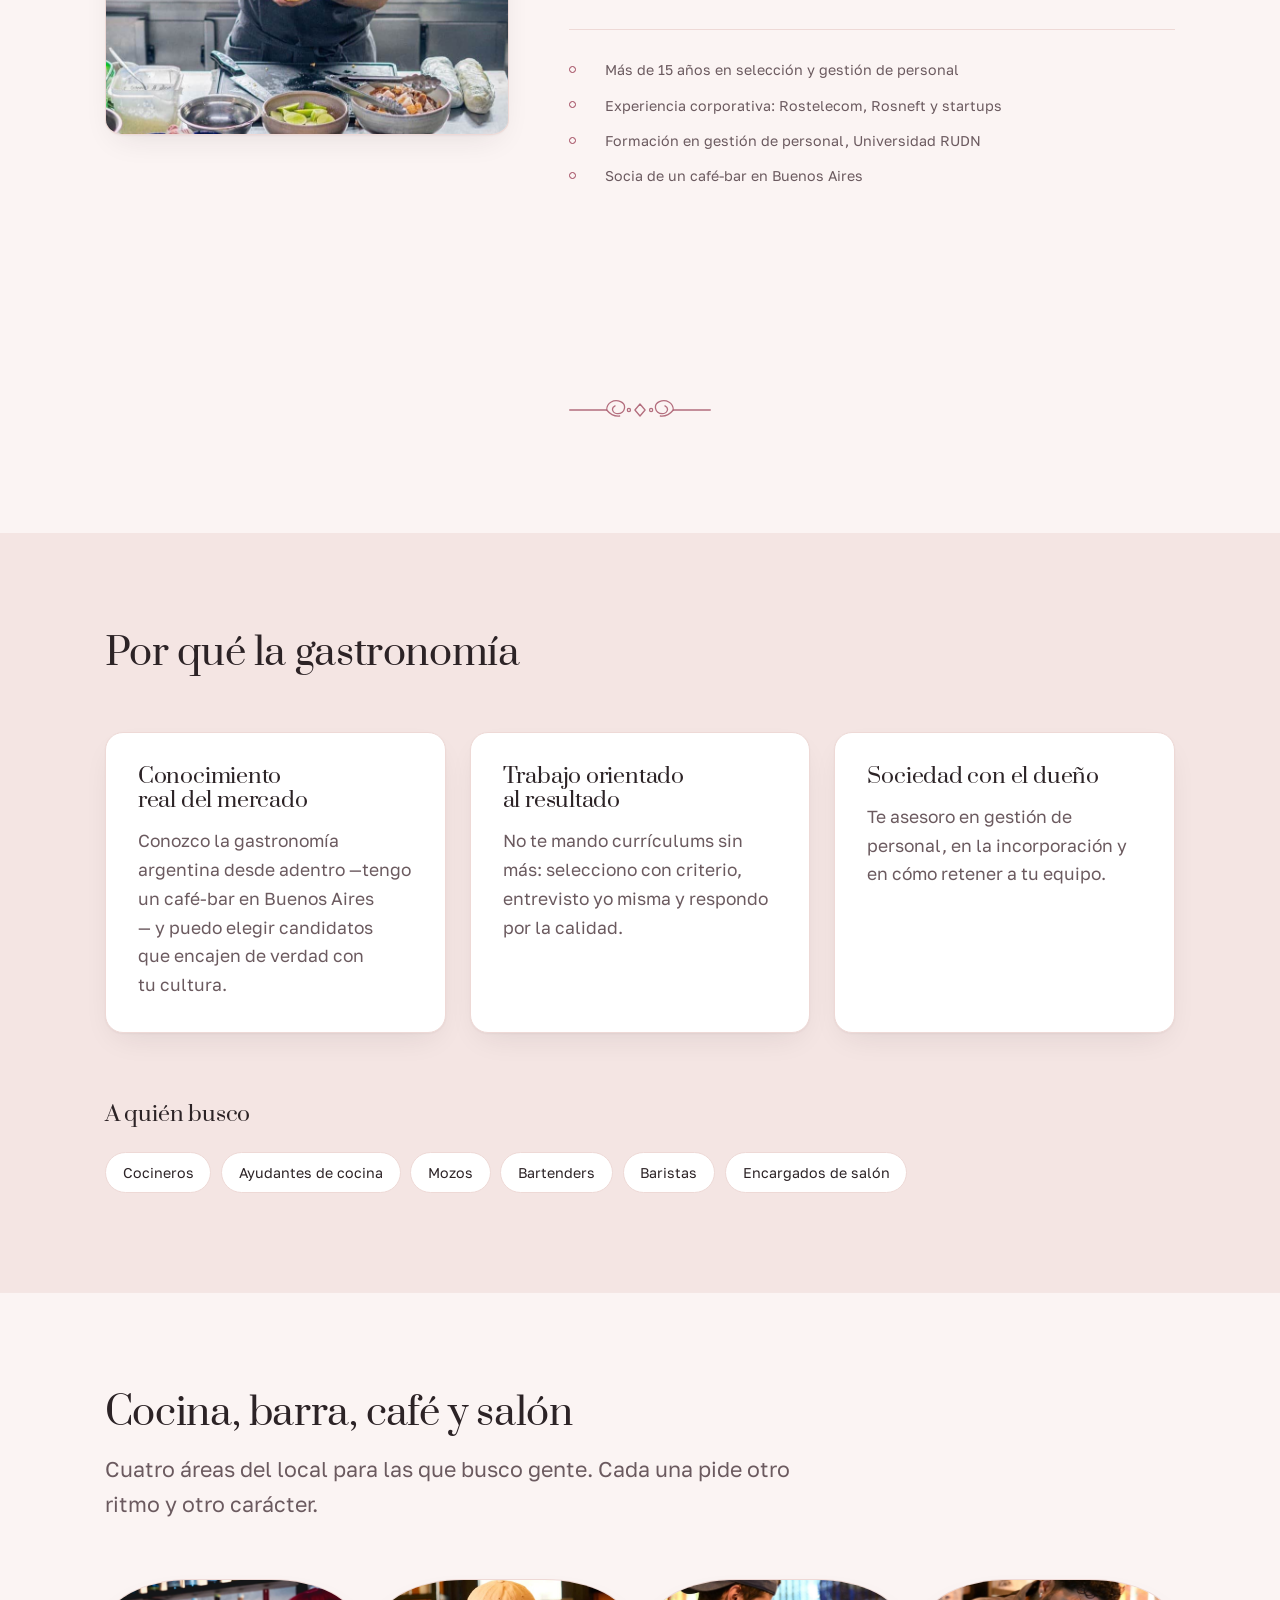
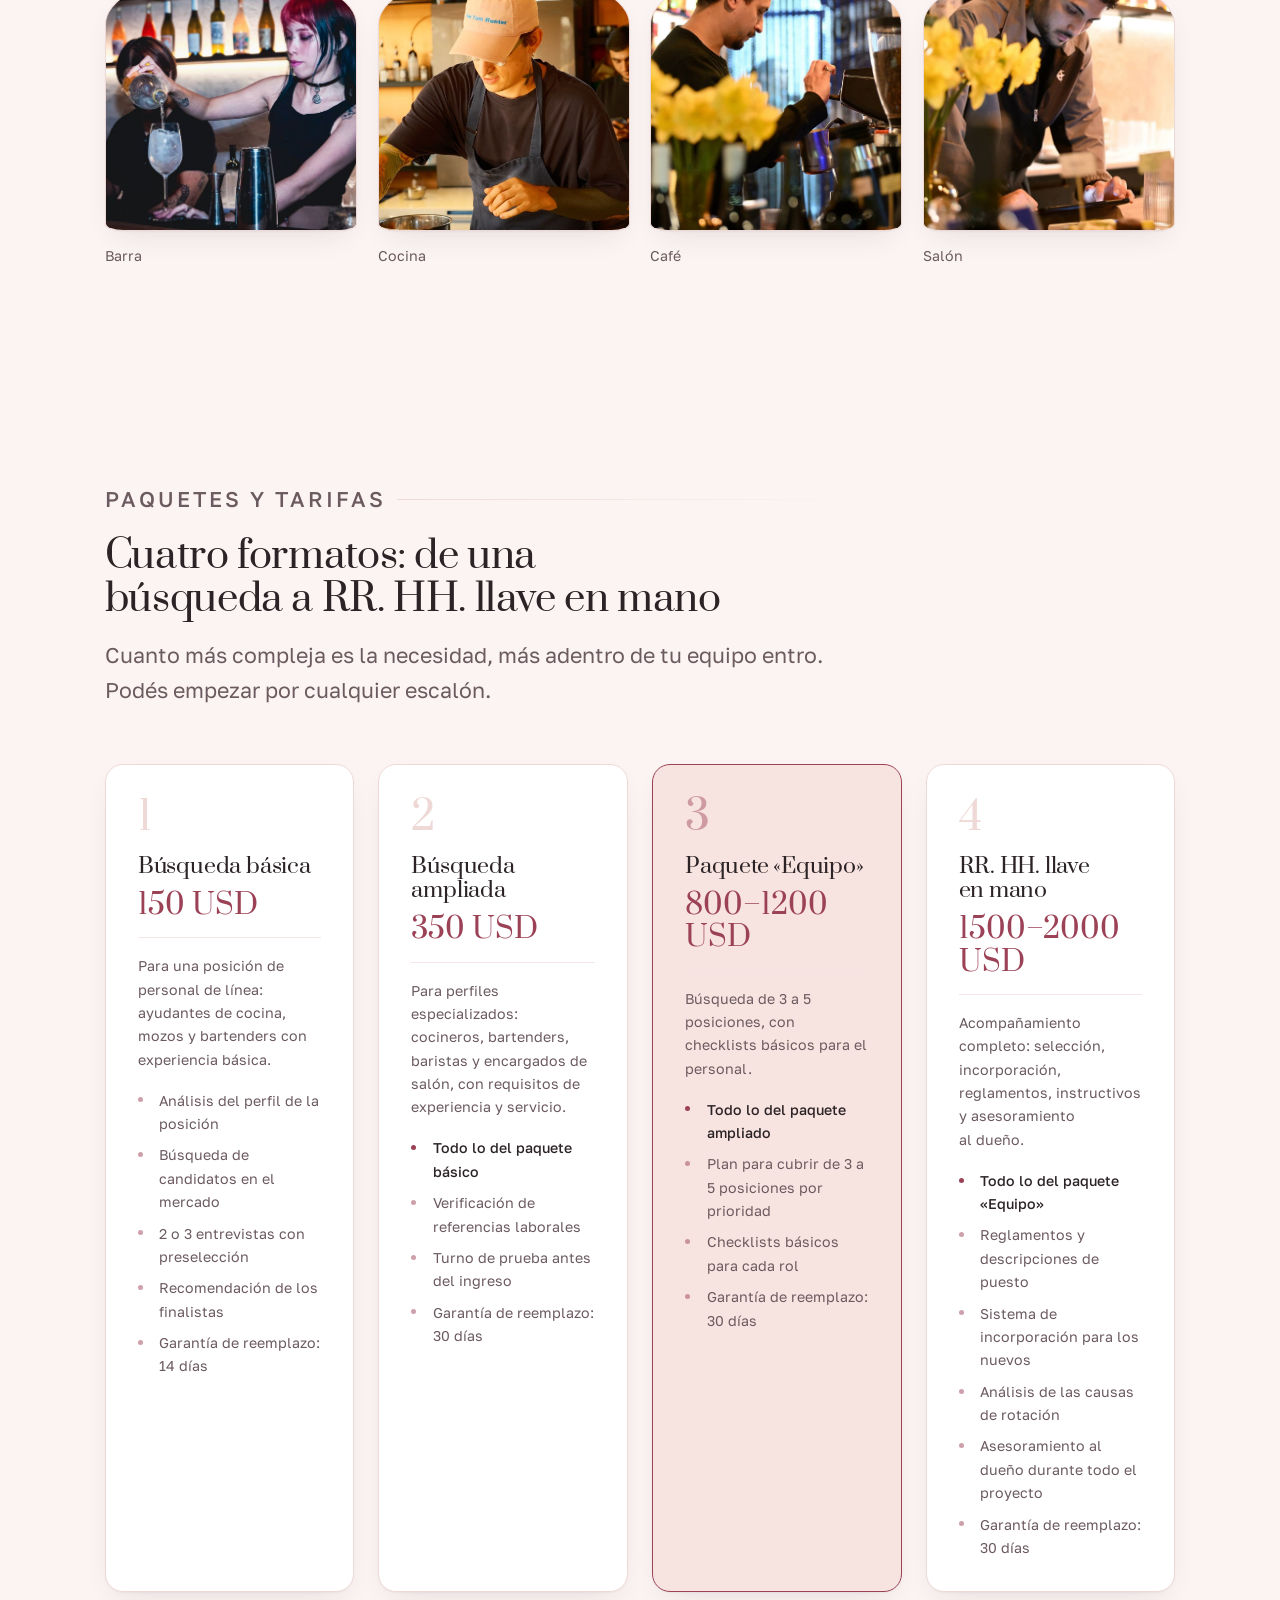
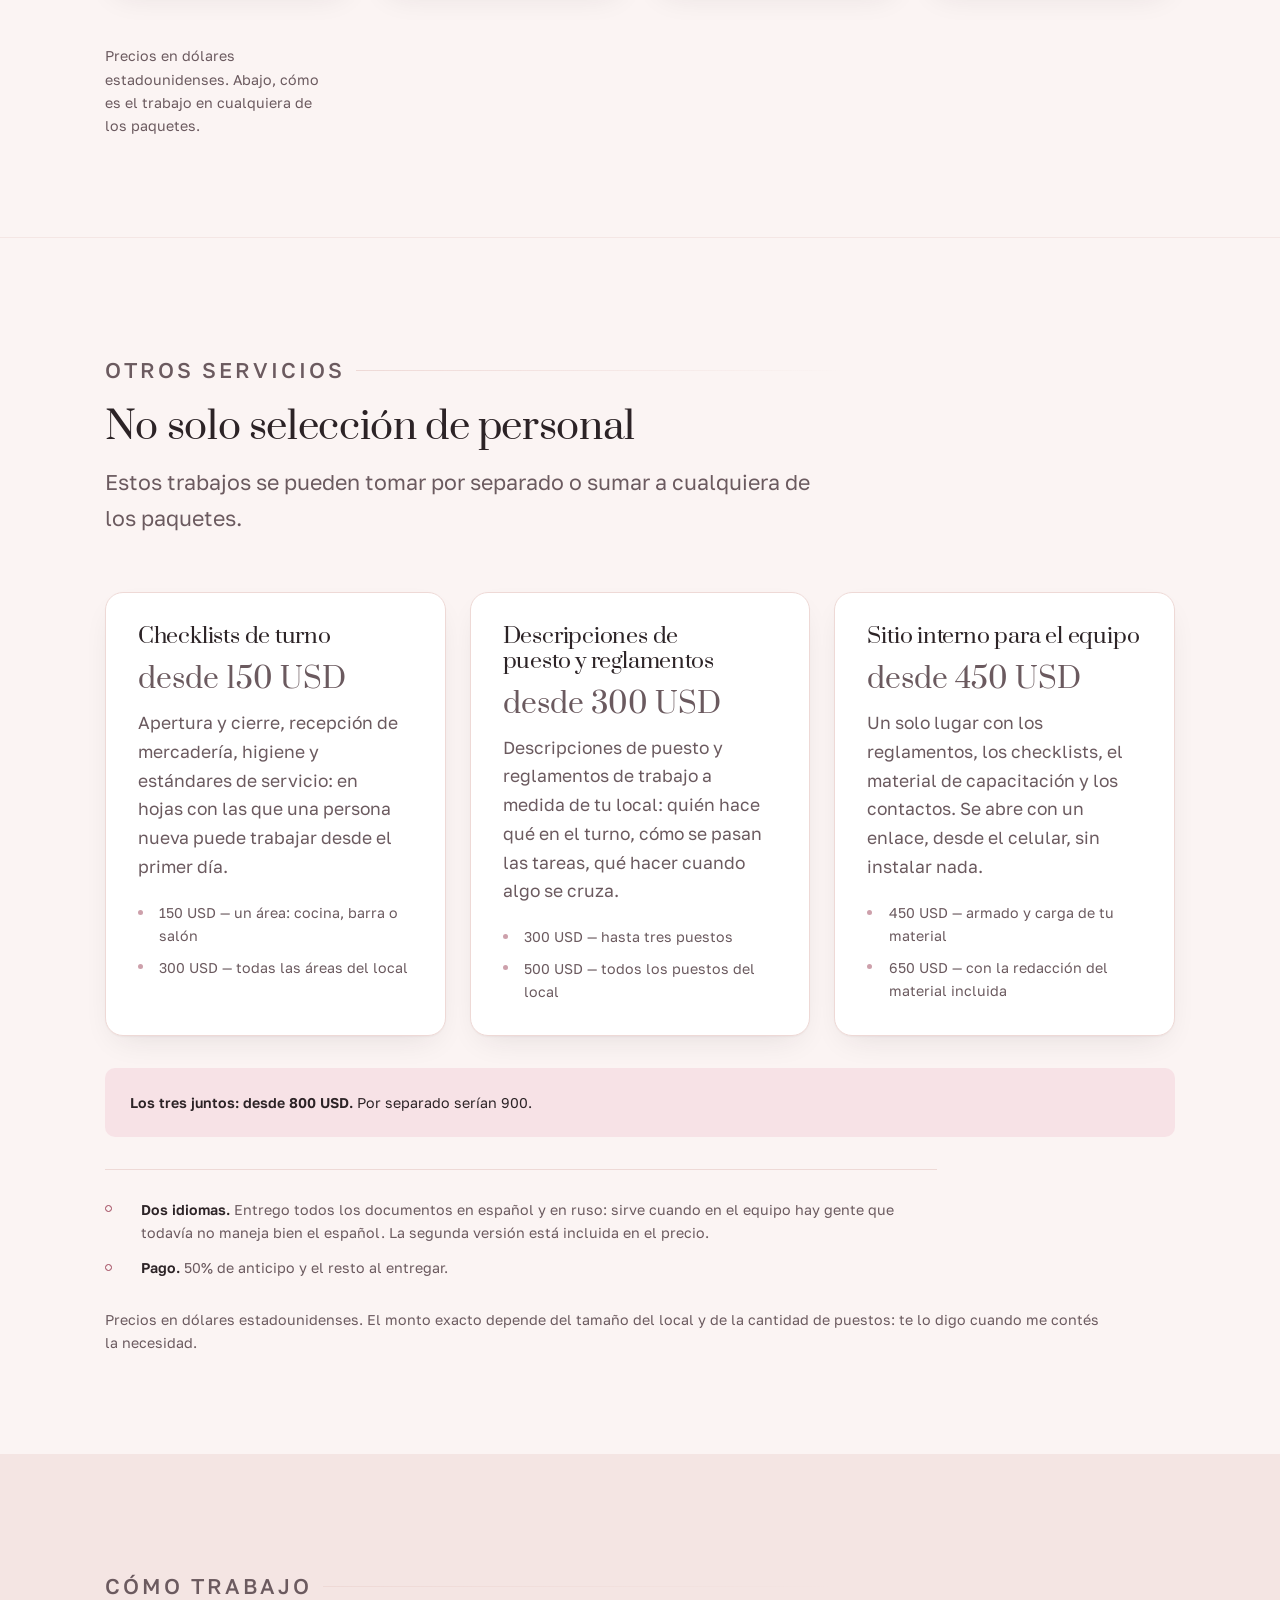
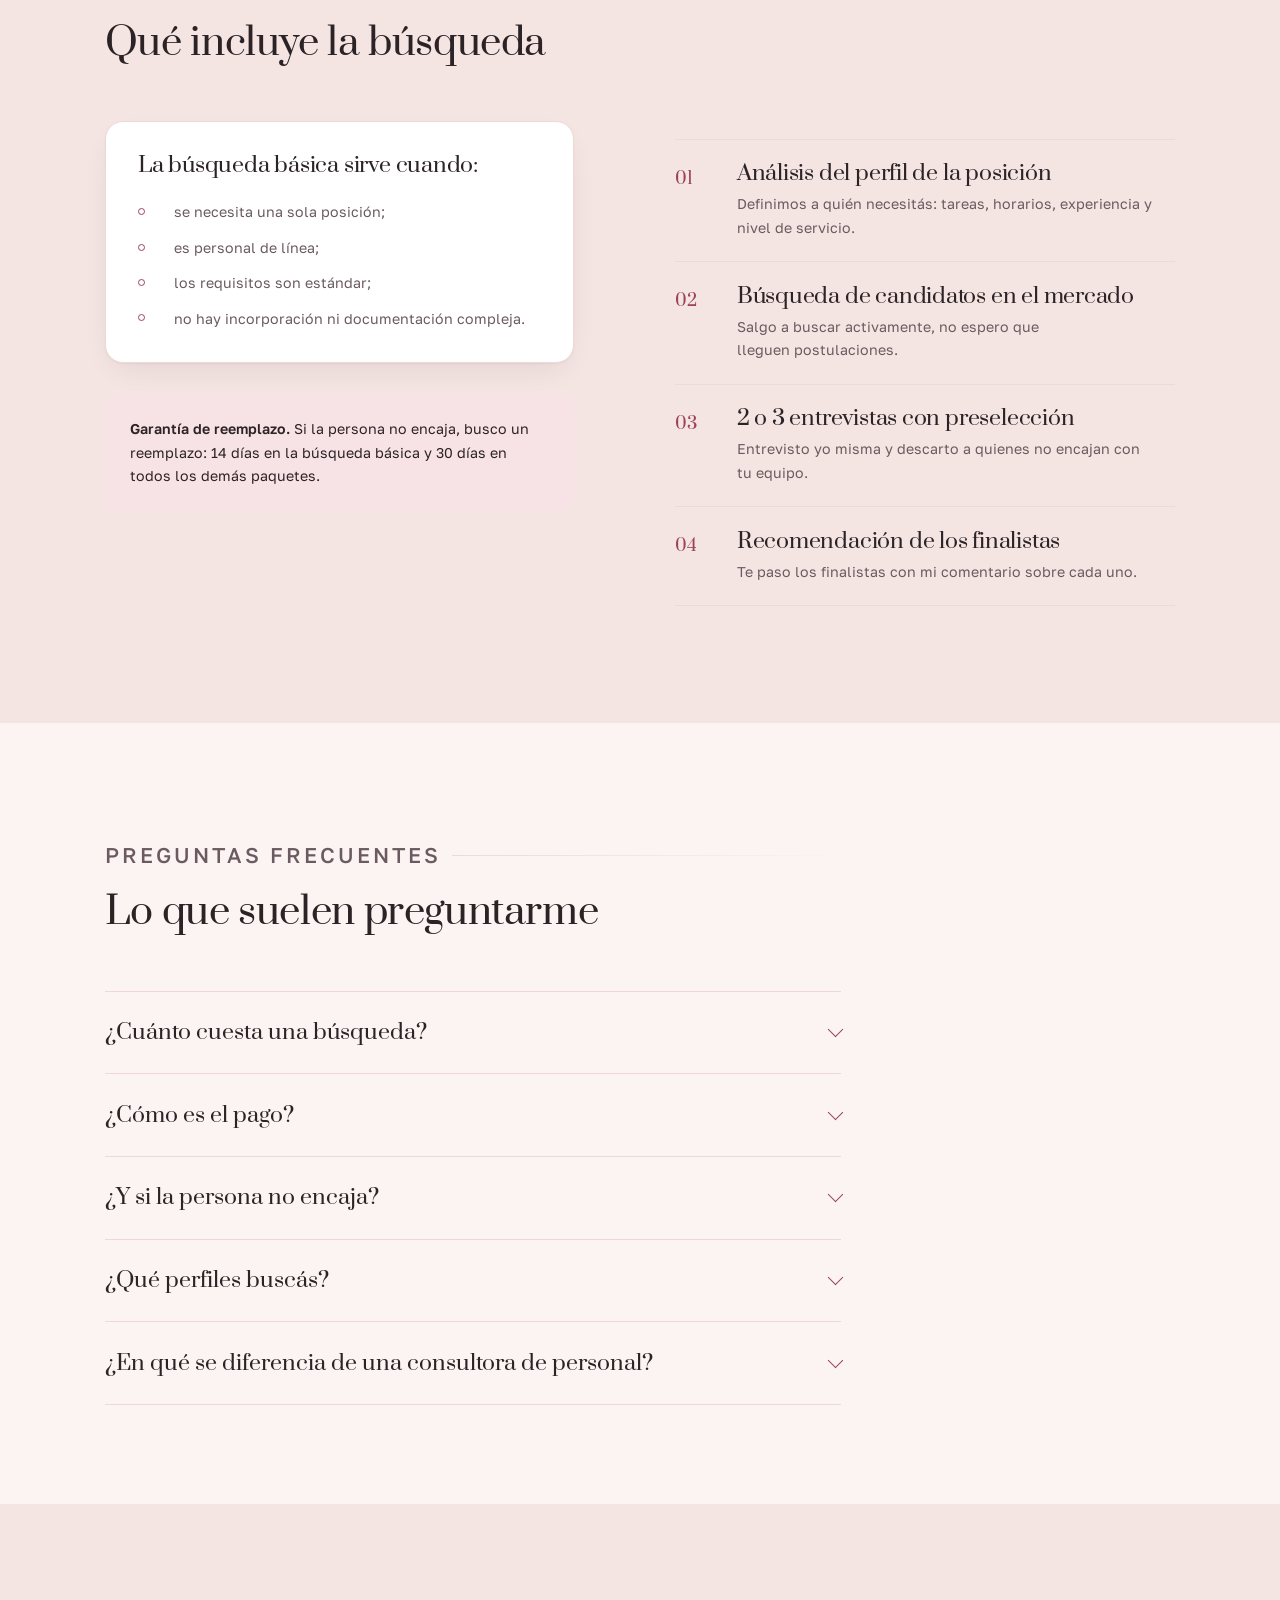
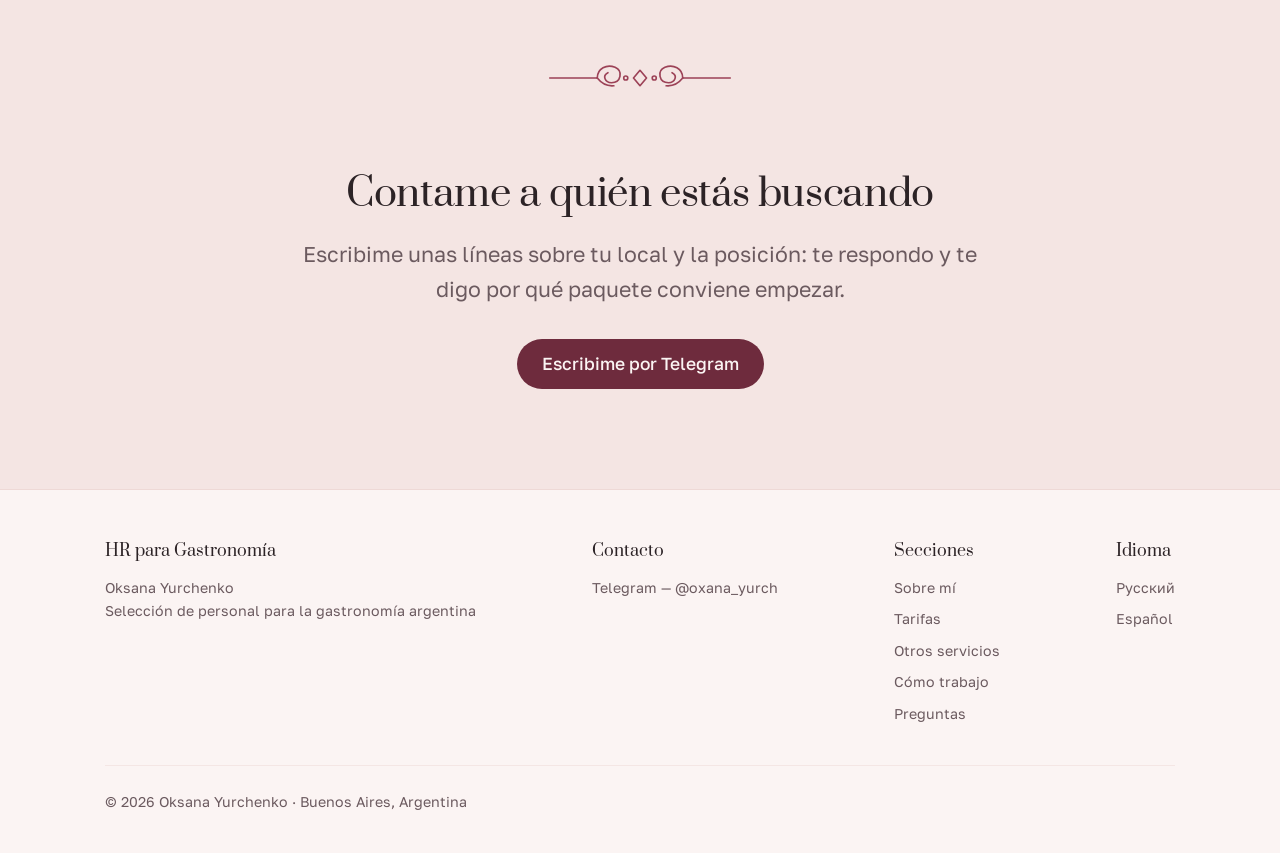
==== commit f20b0257: "Включить поваров в расширенный подбор, но не в базовый Заказчица уточнила: в базовом пакете поваров " ====
--- a/es/index.html
+++ b/es/index.html
@@ -328,8 +328,8 @@
           <h3 class="tier__name">Búsqueda ampliada</h3>
           <p class="tier__price">350 USD</p>
           <p class="tier__for">
-            Para perfiles especializados: bartenders, baristas y encargados de salón, con
-            requisitos de experiencia y servicio.
+            Para perfiles especializados: cocineros, bartenders, baristas y encargados de
+            salón, con requisitos de experiencia y servicio.
           </p>
           <ul class="tier__list">
             <li class="tier__base">Todo lo del paquete básico</li>
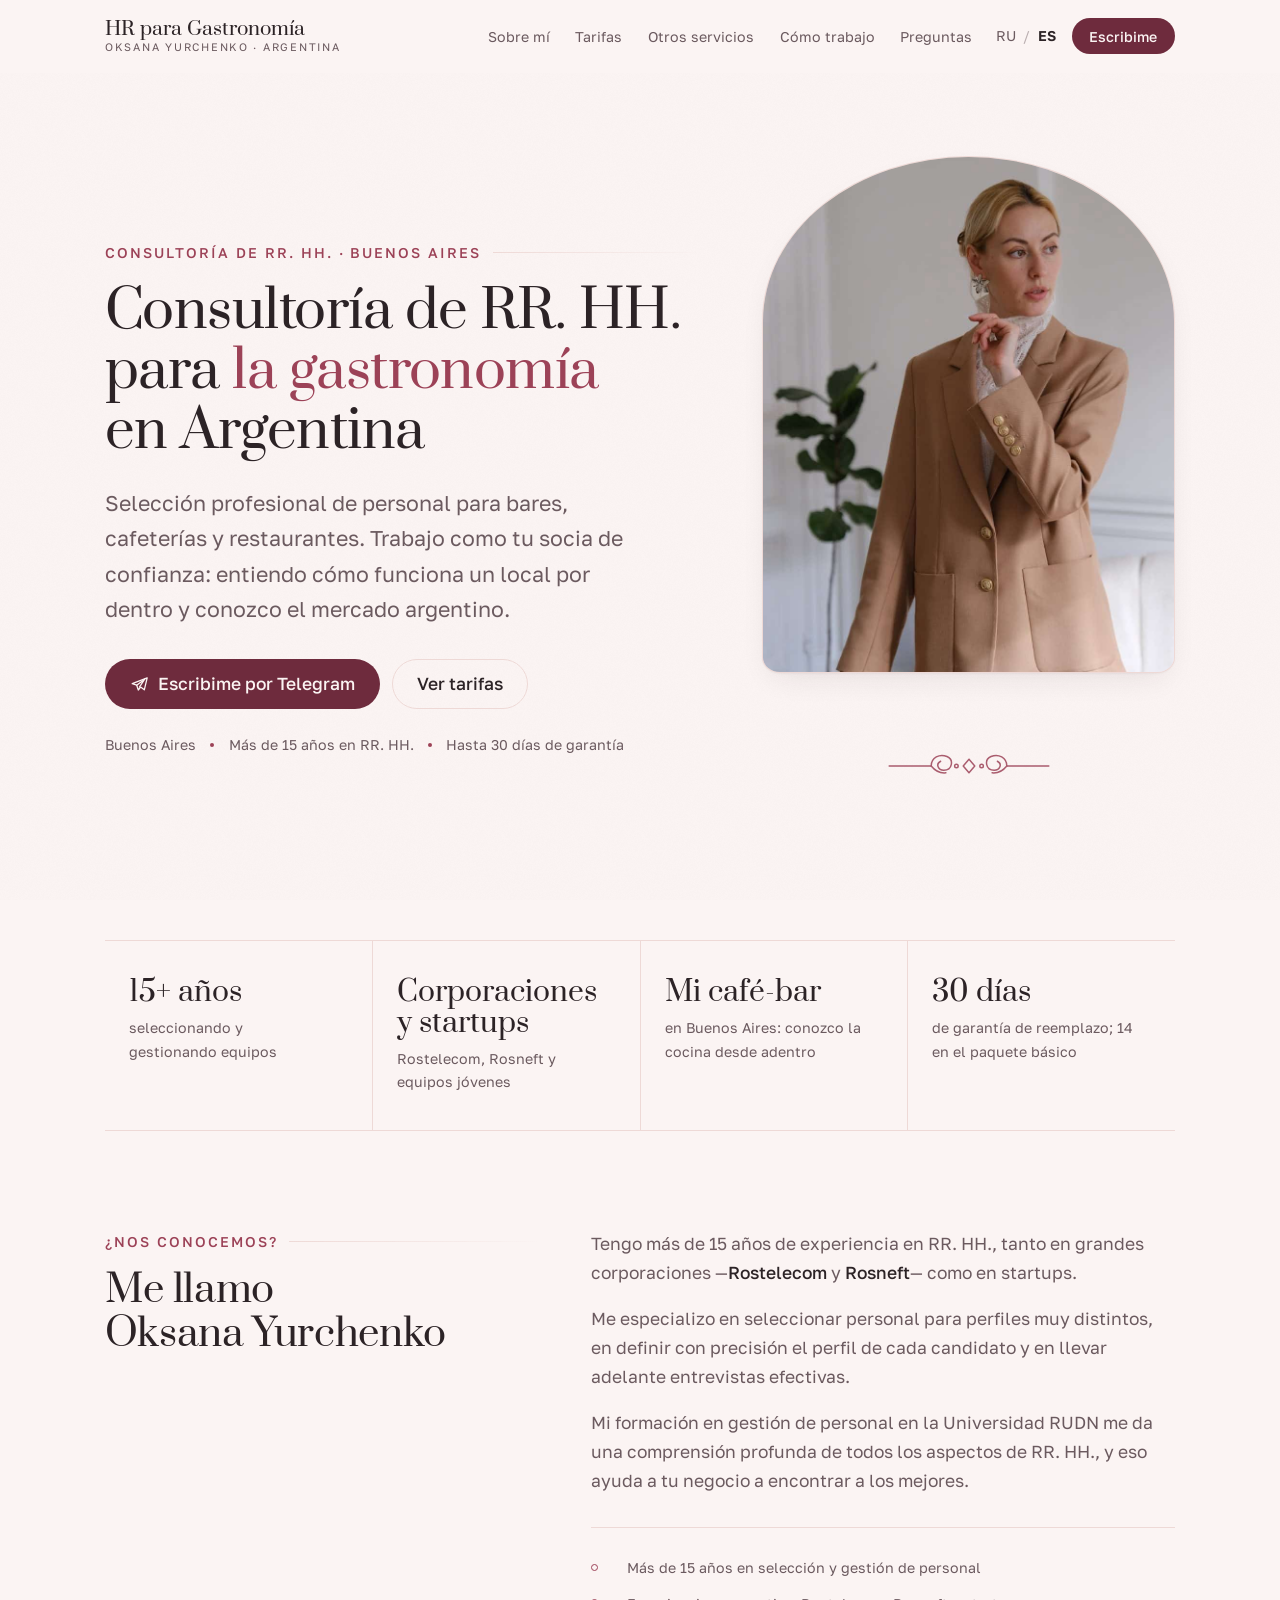
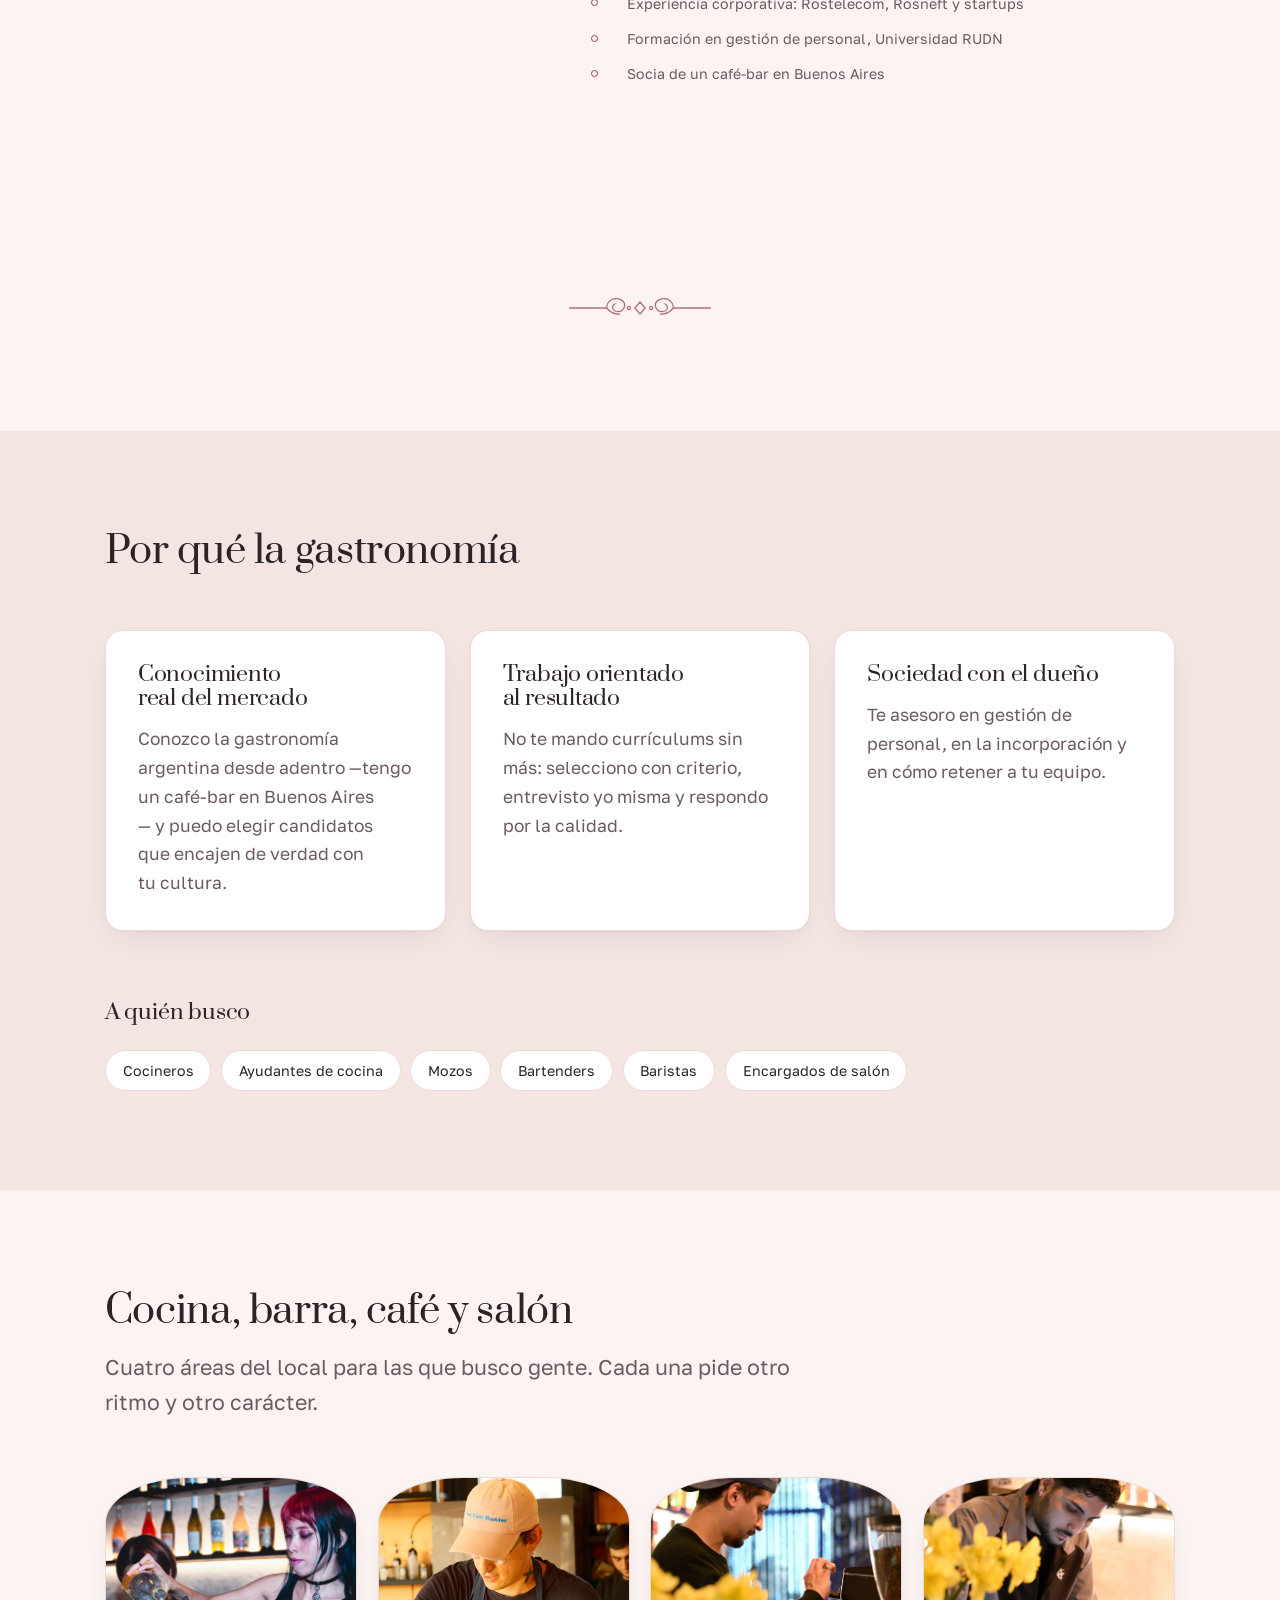
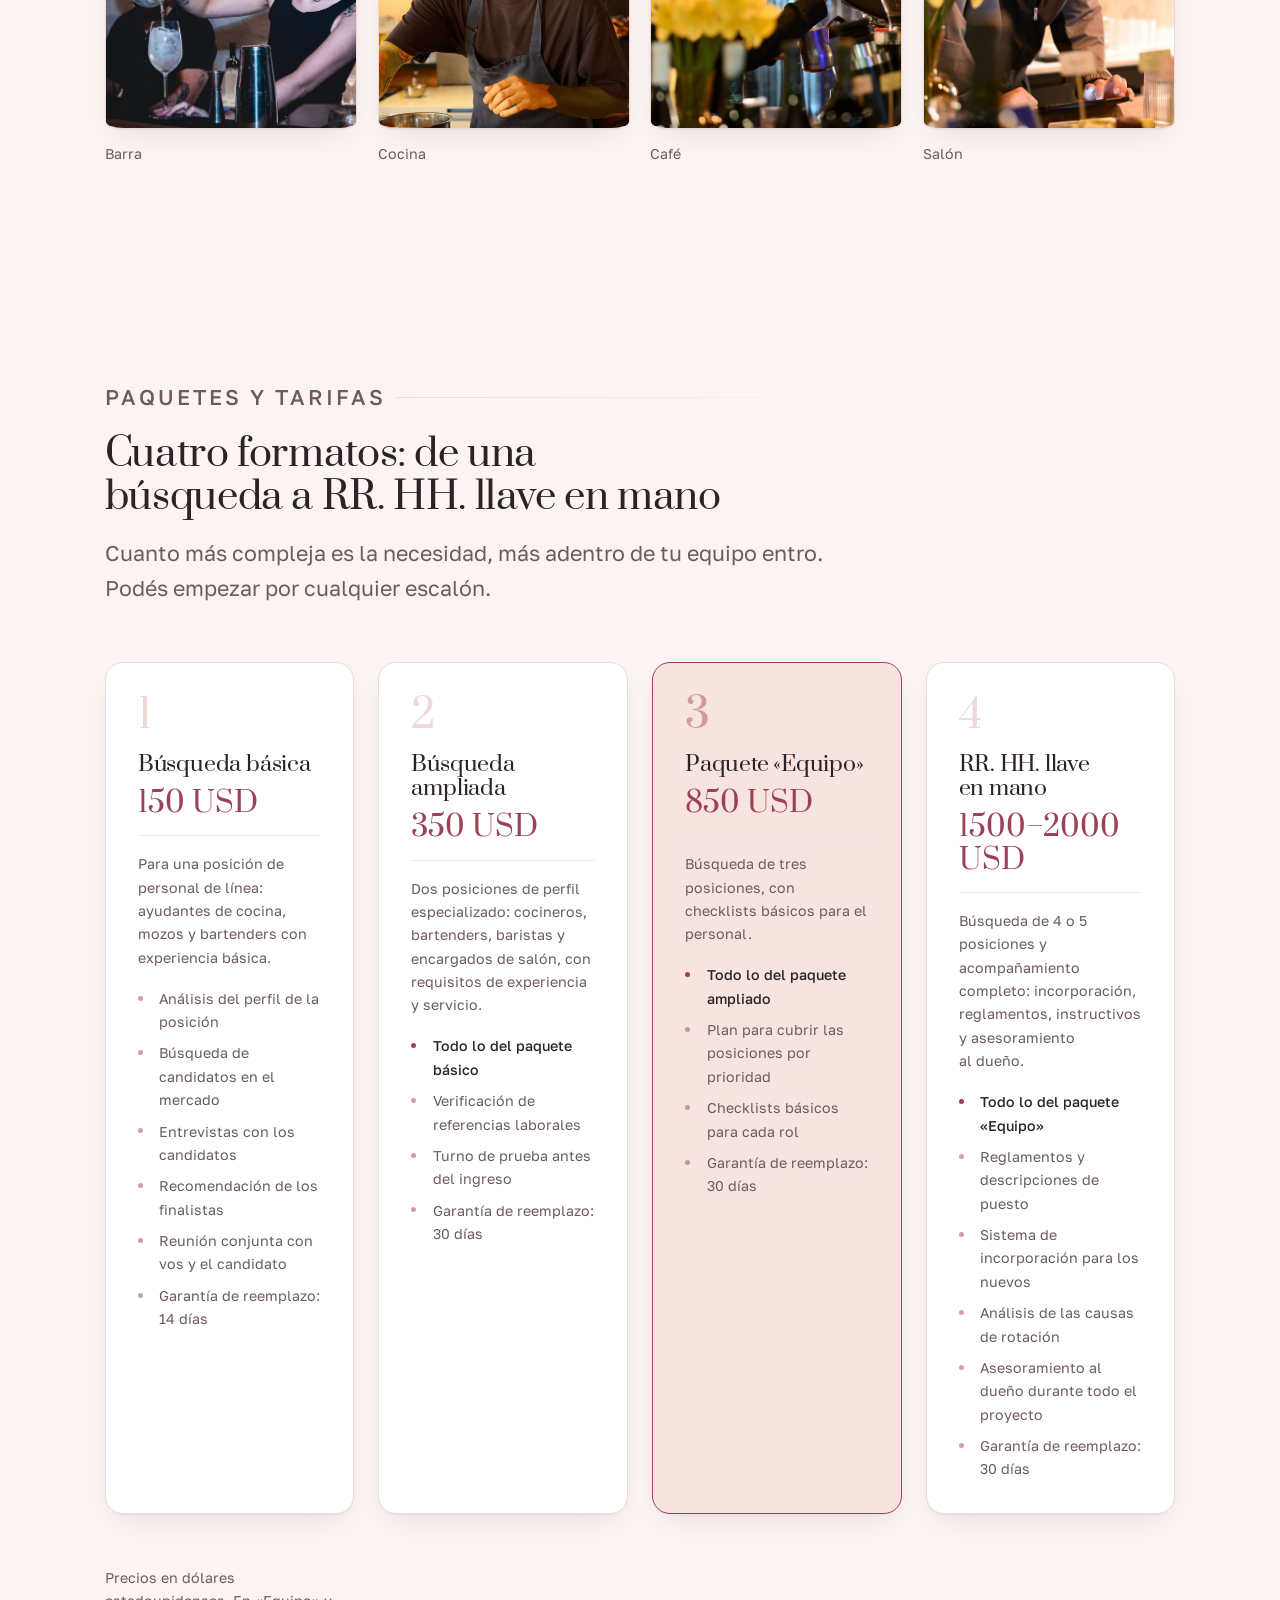
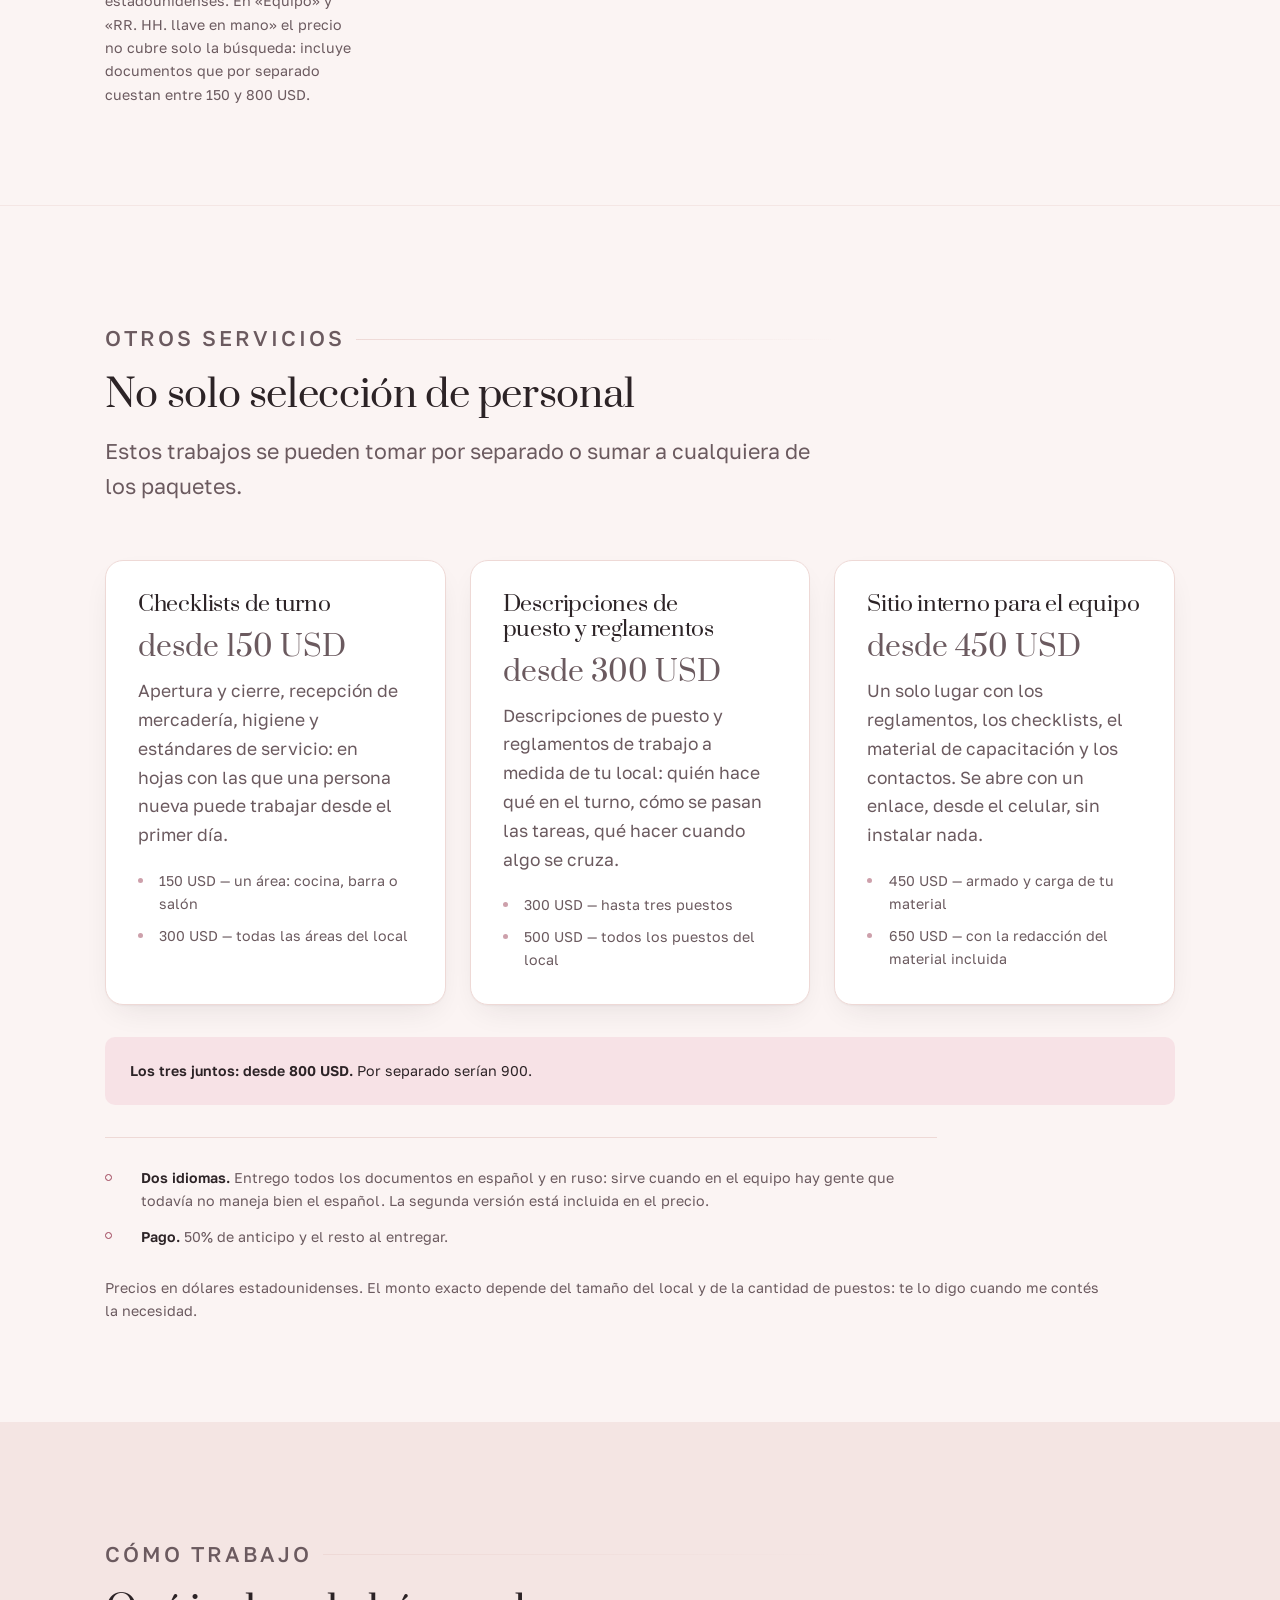
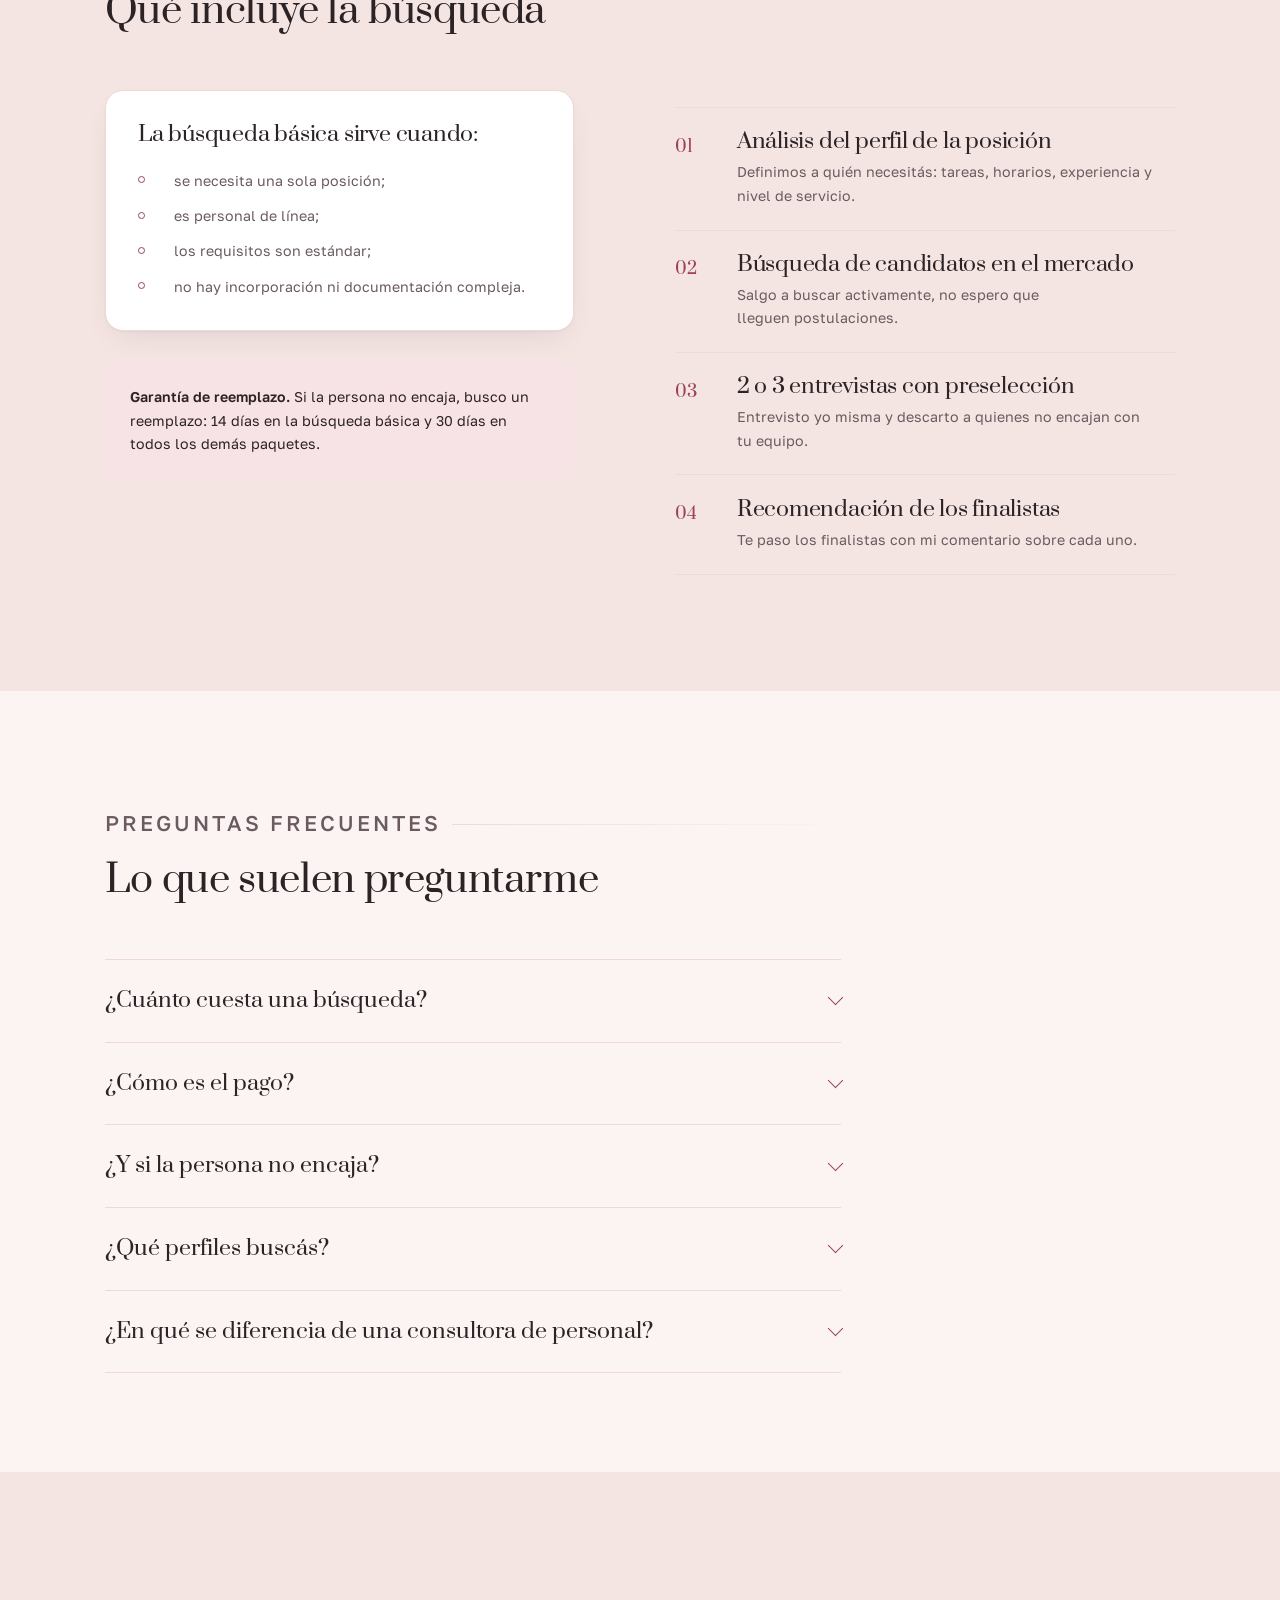
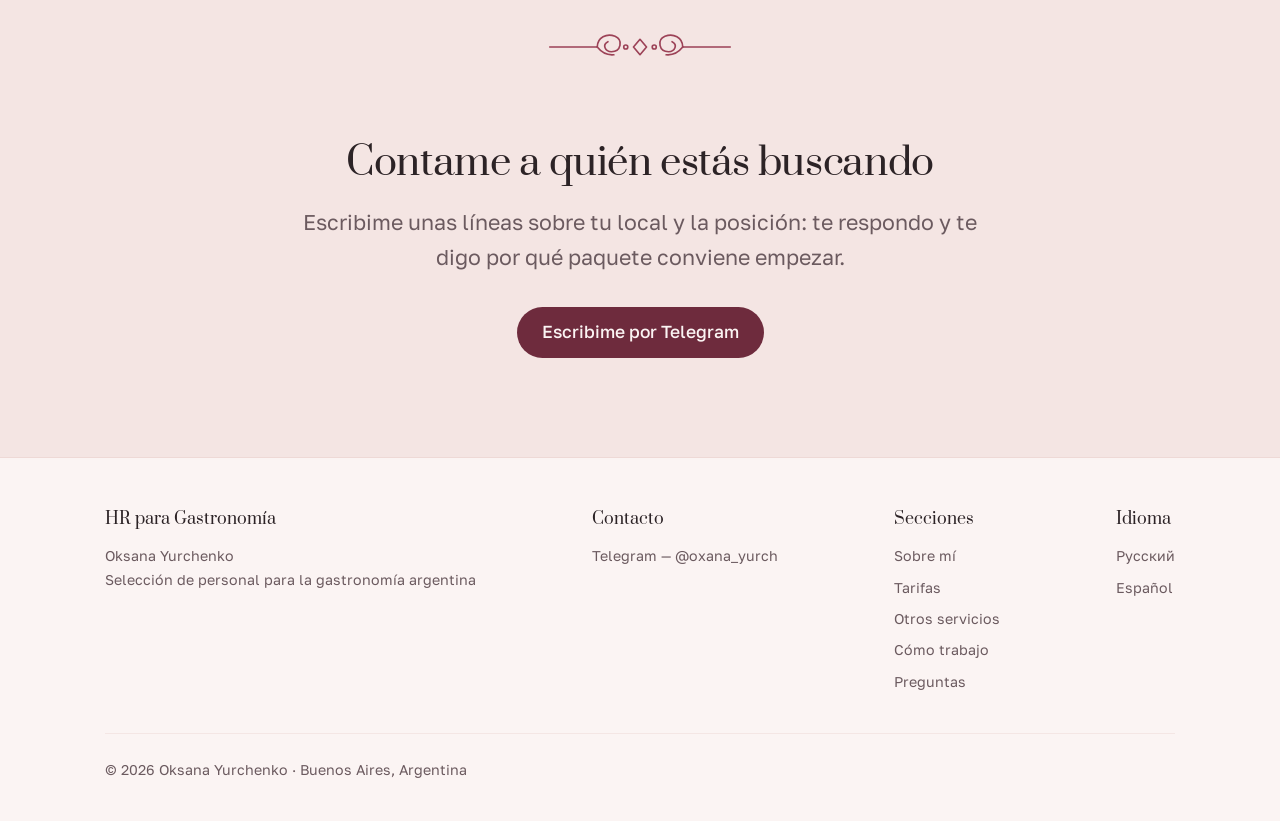
==== commit 0969e5c6: "Убрать фото из блока «Обо мне» и перестроить тарифы Блок «Обо мне» стал текстовым: фотография повара" ====
--- a/es/index.html
+++ b/es/index.html
@@ -165,17 +165,12 @@
   <!-- ----------------------------------------------------------- Sobre mí -->
   <section class="section" id="about">
     <div class="wrap about__grid">
-      <div class="about__figure reveal">
-        <figure class="arch">
-          <img src="../assets/img/kitchen-plating.jpg" data-fallback="../assets/img/kitchen-plating.svg"
-               width="900" height="1125" loading="lazy"
-               alt="Un cocinero termina un plato en la cocina">
-        </figure>
-      </div>
-
-      <div class="about__text reveal">
+      <div class="about__head reveal">
         <p class="eyebrow">¿Nos conocemos?</p>
         <h2>Me llamo Oksana Yurchenko</h2>
+      </div>
+
+      <div class="about__text reveal">
         <p>
           Tengo más de 15 años de experiencia en RR. HH., tanto en grandes corporaciones
           —<strong>Rostelecom</strong> y <strong>Rosneft</strong>— como en startups.
@@ -317,8 +312,9 @@
           <ul class="tier__list">
             <li>Análisis del perfil de la posición</li>
             <li>Búsqueda de candidatos en el mercado</li>
-            <li>2 o 3 entrevistas con preselección</li>
+            <li>Entrevistas con los candidatos</li>
             <li>Recomendación de los finalistas</li>
+            <li>Reunión conjunta con vos y el candidato</li>
             <li>Garantía de reemplazo: 14 días</li>
           </ul>
         </article>
@@ -328,8 +324,8 @@
           <h3 class="tier__name">Búsqueda ampliada</h3>
           <p class="tier__price">350 USD</p>
           <p class="tier__for">
-            Para perfiles especializados: cocineros, bartenders, baristas y encargados de
-            salón, con requisitos de experiencia y servicio.
+            Dos posiciones de perfil especializado: cocineros, bartenders, baristas
+            y encargados de salón, con requisitos de experiencia y servicio.
           </p>
           <ul class="tier__list">
             <li class="tier__base">Todo lo del paquete básico</li>
@@ -342,13 +338,13 @@
         <article class="tier tier--featured">
           <p class="tier__num">3</p>
           <h3 class="tier__name">Paquete «Equipo»</h3>
-          <p class="tier__price">800–1200 USD</p>
+          <p class="tier__price">850 USD</p>
           <p class="tier__for">
-            Búsqueda de 3 a 5 posiciones, con checklists básicos para el personal.
+            Búsqueda de tres posiciones, con checklists básicos para el personal.
           </p>
           <ul class="tier__list">
             <li class="tier__base">Todo lo del paquete ampliado</li>
-            <li>Plan para cubrir de 3 a 5 posiciones por prioridad</li>
+            <li>Plan para cubrir las posiciones por prioridad</li>
             <li>Checklists básicos para cada rol</li>
             <li>Garantía de reemplazo: 30 días</li>
           </ul>
@@ -359,8 +355,8 @@
           <h3 class="tier__name">RR. HH. llave en mano</h3>
           <p class="tier__price">1500–2000 USD</p>
           <p class="tier__for">
-            Acompañamiento completo: selección, incorporación, reglamentos, instructivos y
-            asesoramiento al dueño.
+            Búsqueda de 4 o 5 posiciones y acompañamiento completo: incorporación,
+            reglamentos, instructivos y asesoramiento al dueño.
           </p>
           <ul class="tier__list">
             <li class="tier__base">Todo lo del paquete «Equipo»</li>
@@ -373,7 +369,9 @@
         </article>
 
       <p class="tiers-note">
-        Precios en dólares estadounidenses. Abajo, cómo es el trabajo en cualquiera de los paquetes.
+        Precios en dólares estadounidenses. En «Equipo» y «RR. HH. llave en mano» el precio
+        no cubre solo la búsqueda: incluye documentos que por separado cuestan entre 150
+        y 800 USD.
       </p>
     </div>
   </section>
--- a/assets/css/styles.css
+++ b/assets/css/styles.css
@@ -431,11 +431,9 @@
    Портреты кадрируем ближе к верху, иначе арка срезает голову. */
 .arch img { width: 100%; height: 100%; object-fit: cover; object-position: 50% var(--focus, 50%); }
 .hero__figure .arch img { --focus: 8%; }
-.about__figure .arch img { --focus: 22%; }
 .arch--squat { border-radius: 34% 34% var(--radius) var(--radius) / 18% 18% 3% 3%; }
 
-.hero__figure .arch,
-.about__figure .arch { aspect-ratio: 4 / 5; }
+.hero__figure .arch { aspect-ratio: 4 / 5; }
 .gallery .arch { aspect-ratio: 1 / 1; }
 
 /* --------------------------------------------------------------------------
@@ -491,12 +489,14 @@
    11. Знакомство
    -------------------------------------------------------------------------- */
 
+/* Блок без фотографии: слева заголовок, справа текст. */
 .about__grid {
   display: grid;
-  grid-template-columns: minmax(0, .8fr) minmax(0, 1.2fr);
-  gap: clamp(2rem, 1.4rem + 3vw, 4.5rem);
+  grid-template-columns: minmax(0, .85fr) minmax(0, 1.15fr);
+  gap: clamp(1.5rem, 1rem + 3vw, 4.5rem);
   align-items: start;
 }
+.about__head .eyebrow { margin-bottom: 1rem; }
 .about__text > * + * { margin-top: 1.1rem; }
 .about__text p { color: var(--ink-2); }
 .about__text strong { color: var(--ink); font-weight: 500; }
@@ -783,7 +783,6 @@
 
   /* На узком экране сначала заголовок и кнопки, фотография — следом. */
   .hero__figure { max-width: 380px; margin-inline: auto; }
-  .about__figure { max-width: 360px; margin-inline: auto; }
 
   .facts { grid-template-columns: repeat(2, minmax(0, 1fr)); }
 
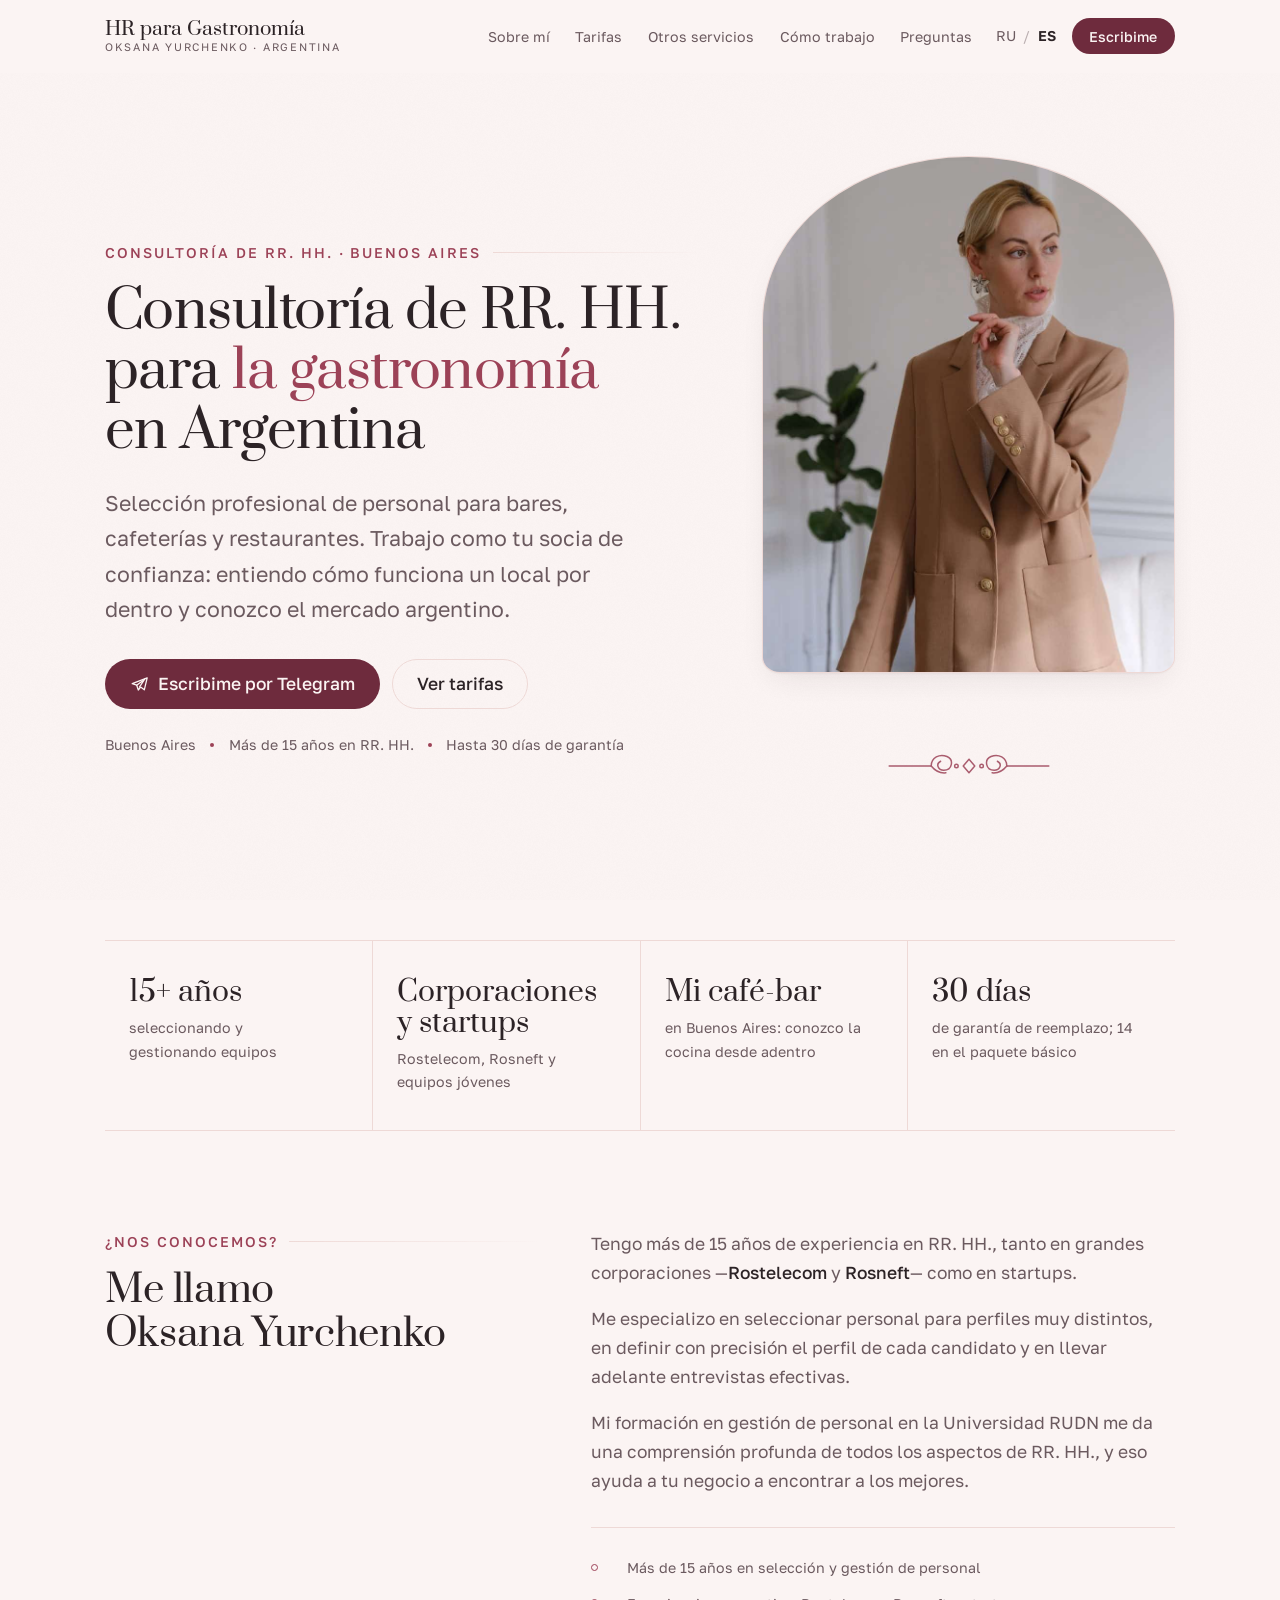
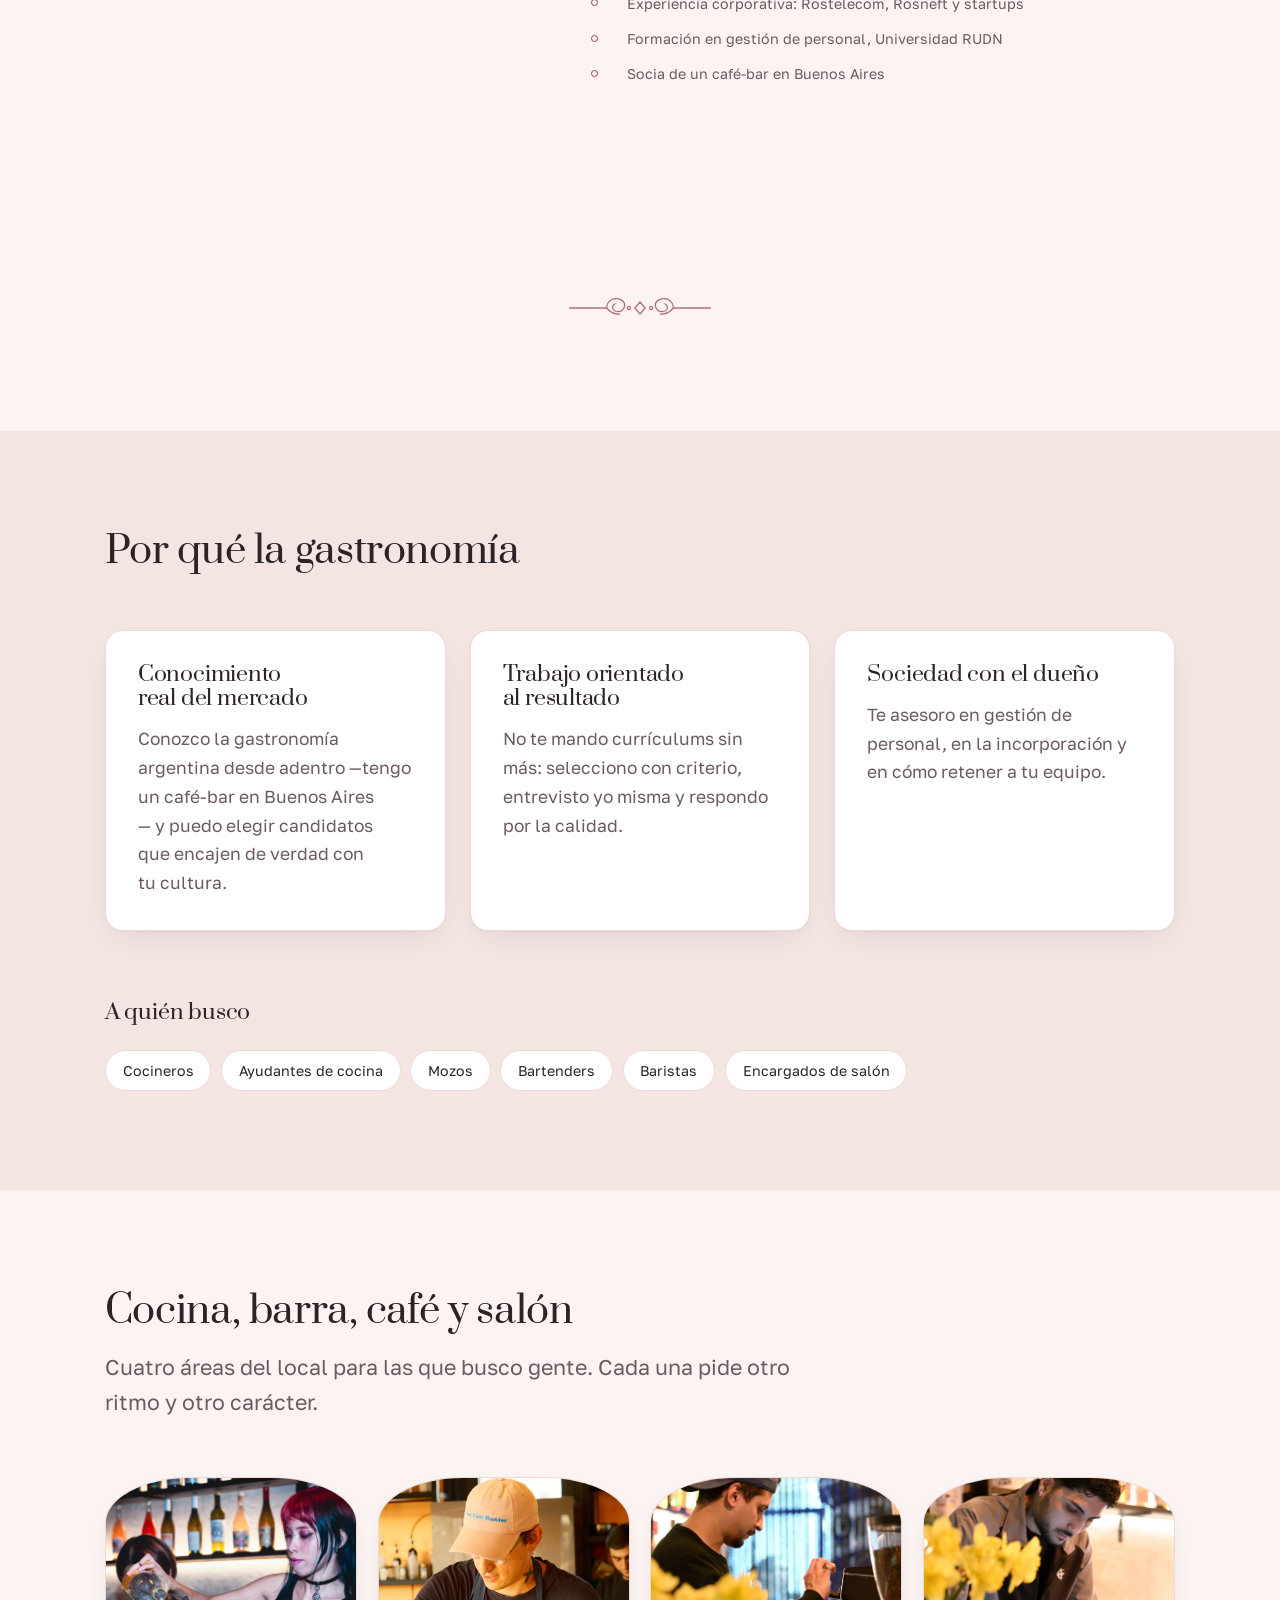
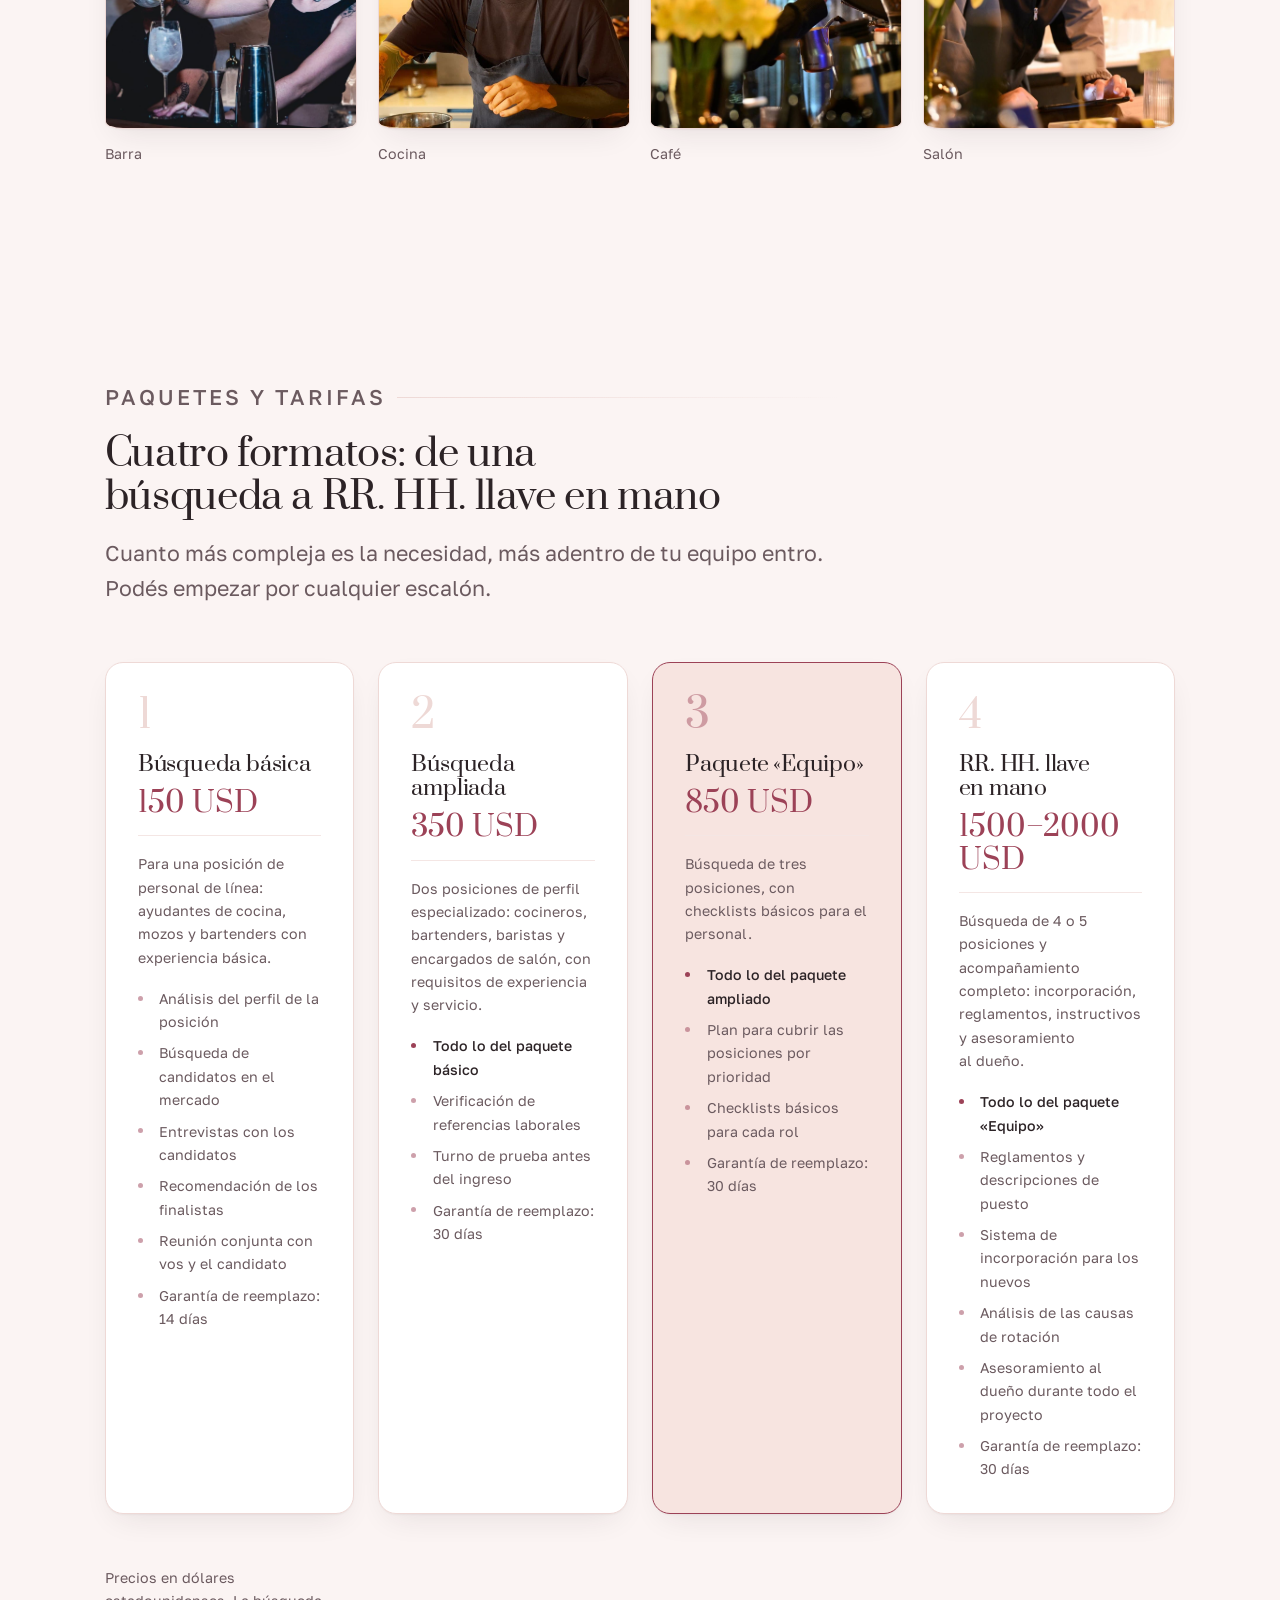
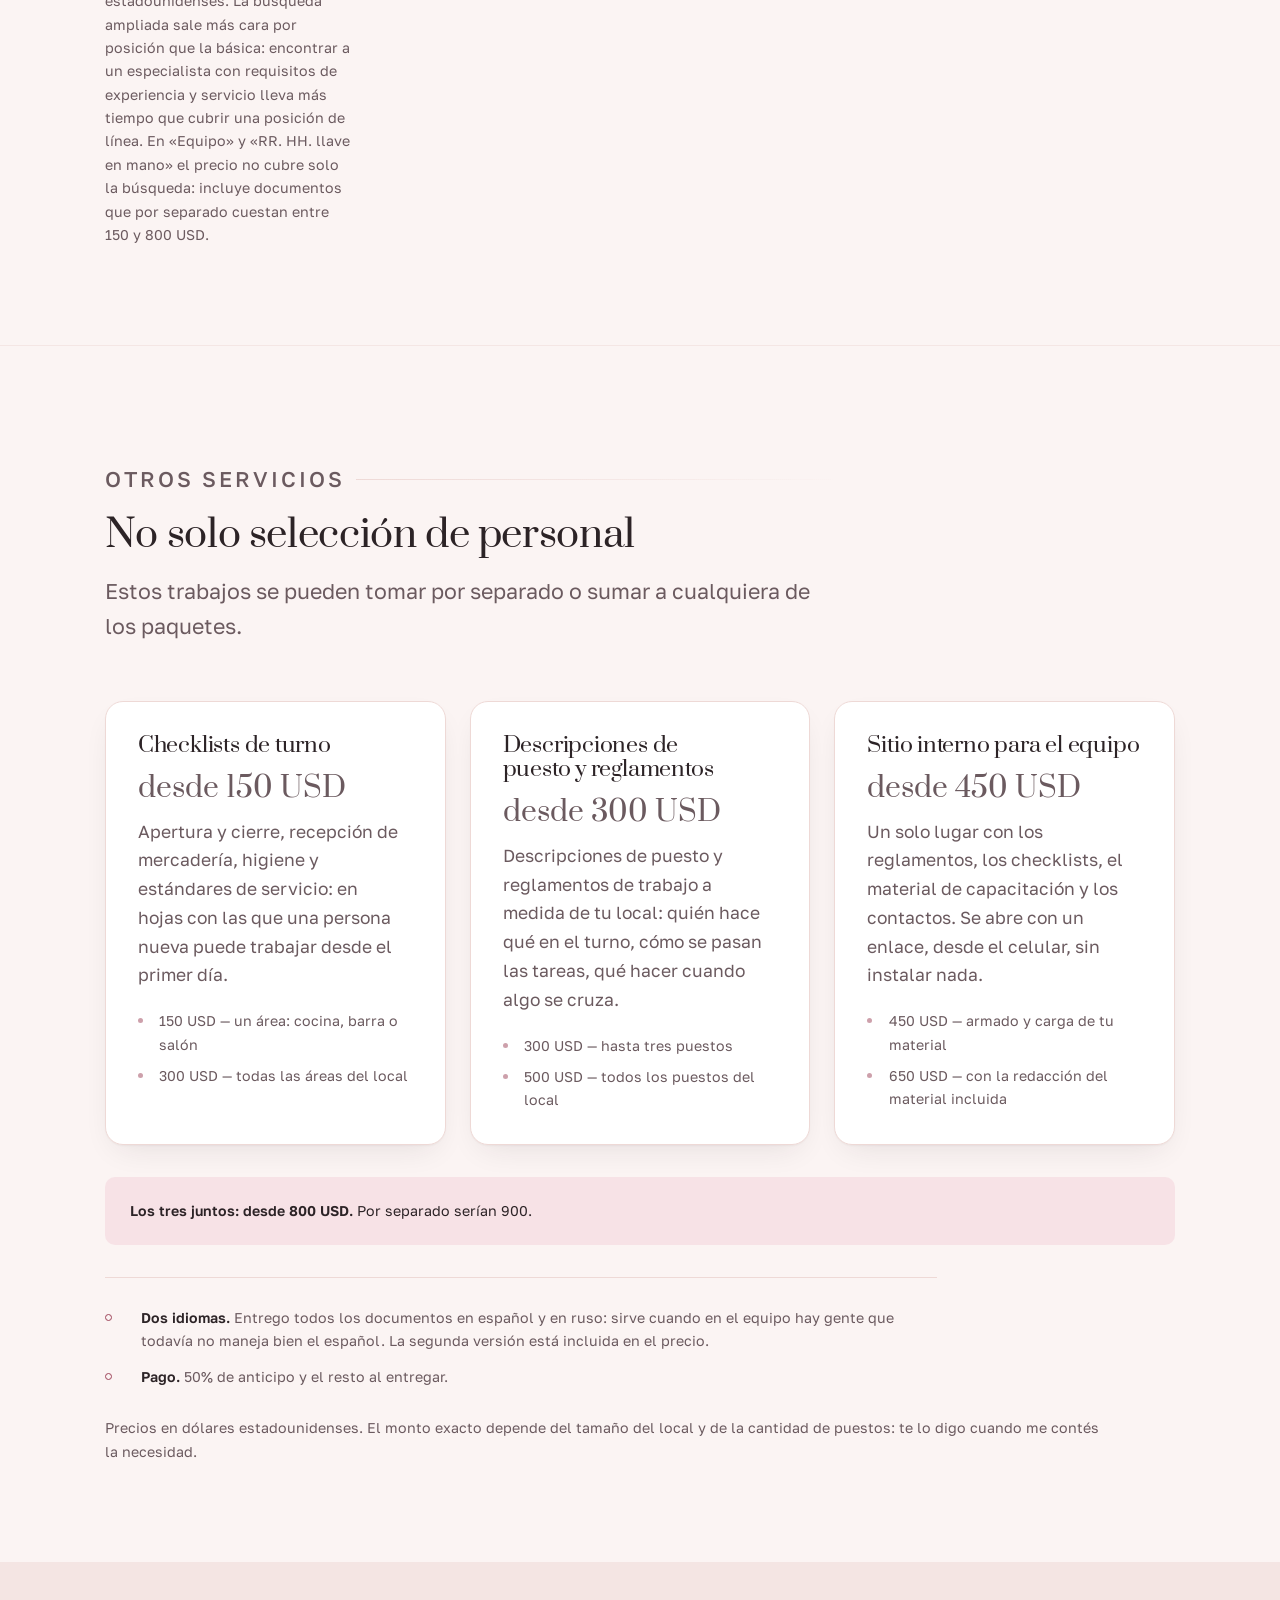
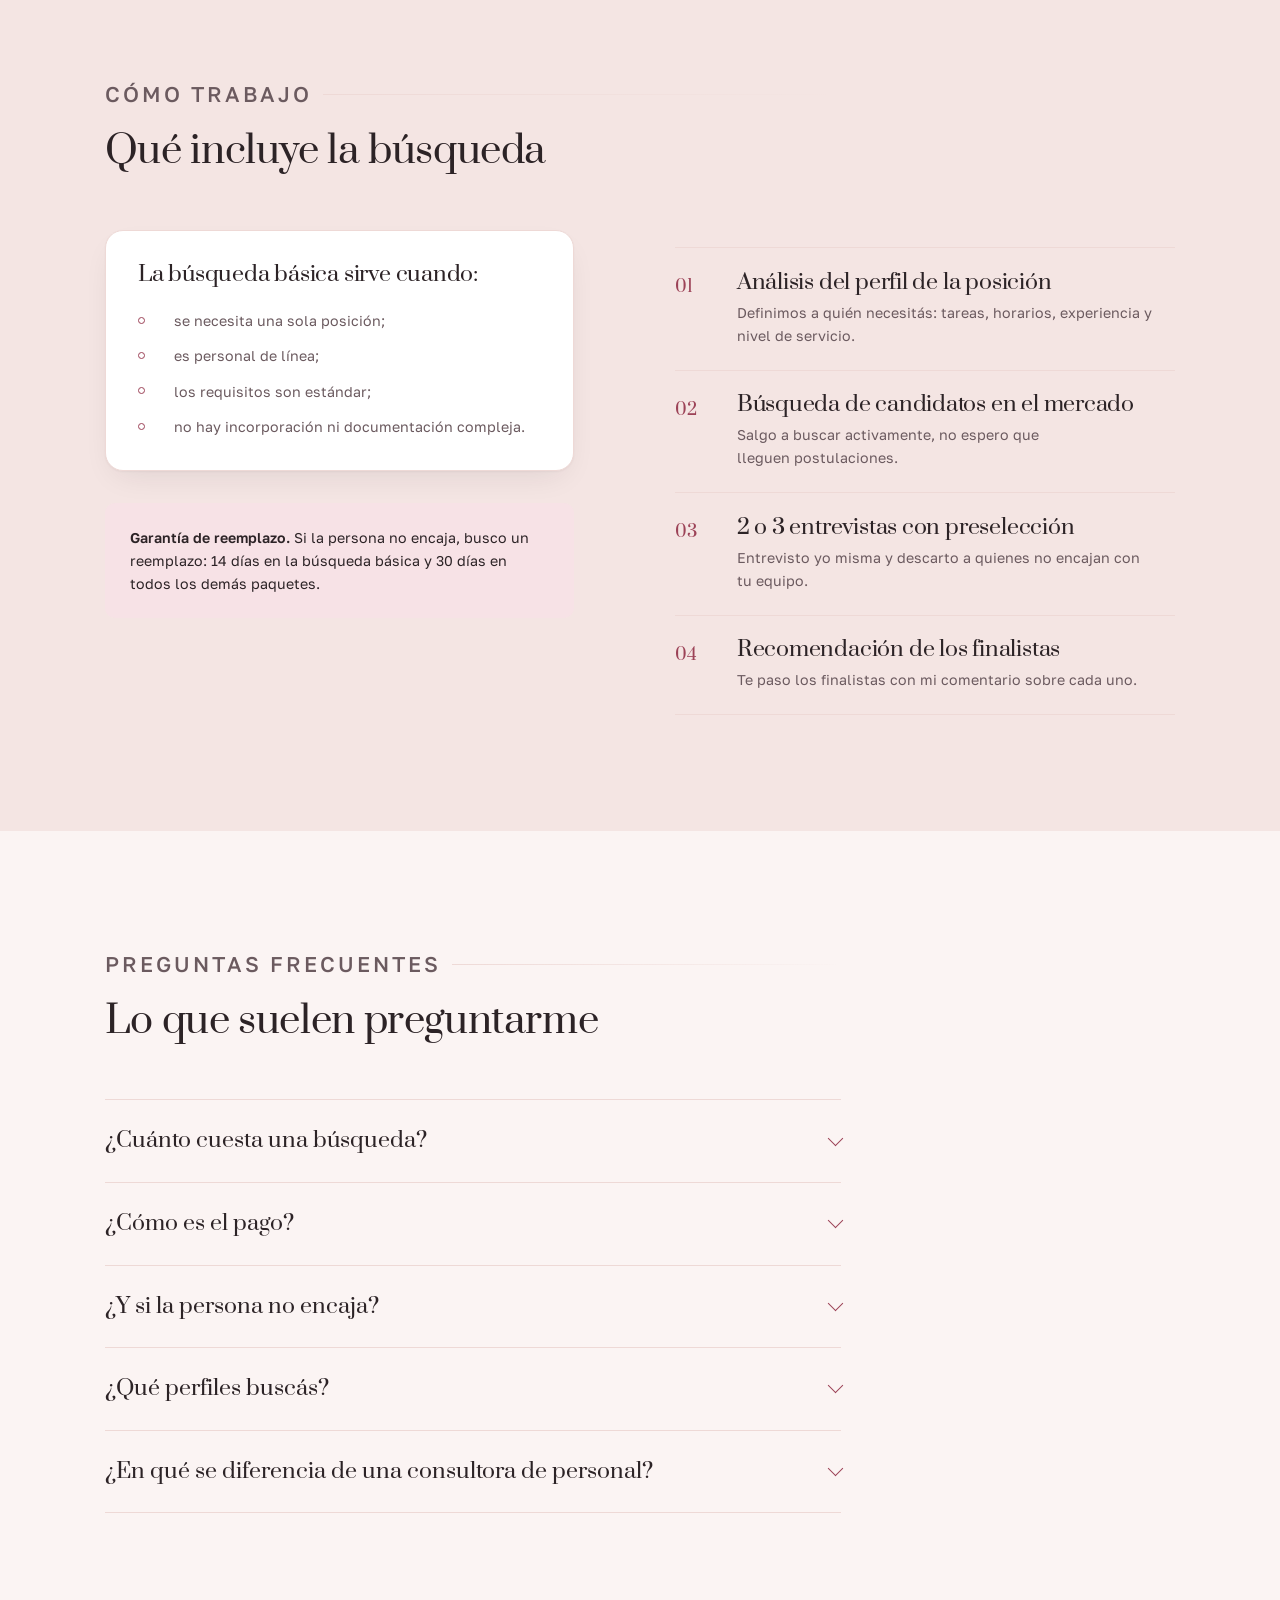
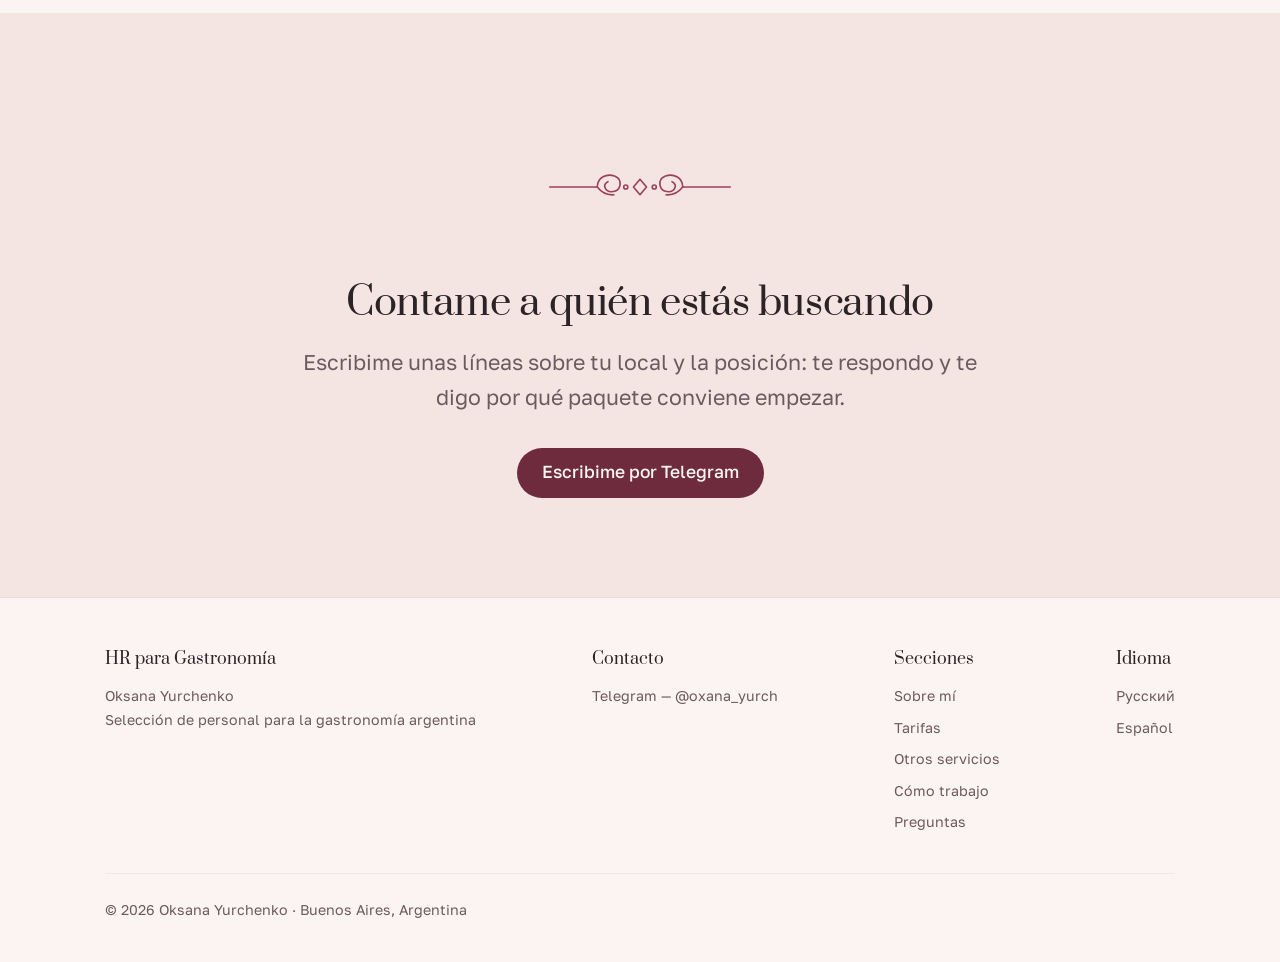
==== commit fe1613ea: "Объяснить под тарифами, почему позиция в расширенном дороже Заказчица подтвердила цену 350 USD за дв" ====
--- a/es/index.html
+++ b/es/index.html
@@ -369,9 +369,11 @@
         </article>
 
       <p class="tiers-note">
-        Precios en dólares estadounidenses. En «Equipo» y «RR. HH. llave en mano» el precio
-        no cubre solo la búsqueda: incluye documentos que por separado cuestan entre 150
-        y 800 USD.
+        Precios en dólares estadounidenses. La búsqueda ampliada sale más cara por posición
+        que la básica: encontrar a un especialista con requisitos de experiencia y servicio
+        lleva más tiempo que cubrir una posición de línea. En «Equipo» y «RR. HH. llave en
+        mano» el precio no cubre solo la búsqueda: incluye documentos que por separado
+        cuestan entre 150 y 800 USD.
       </p>
     </div>
   </section>
